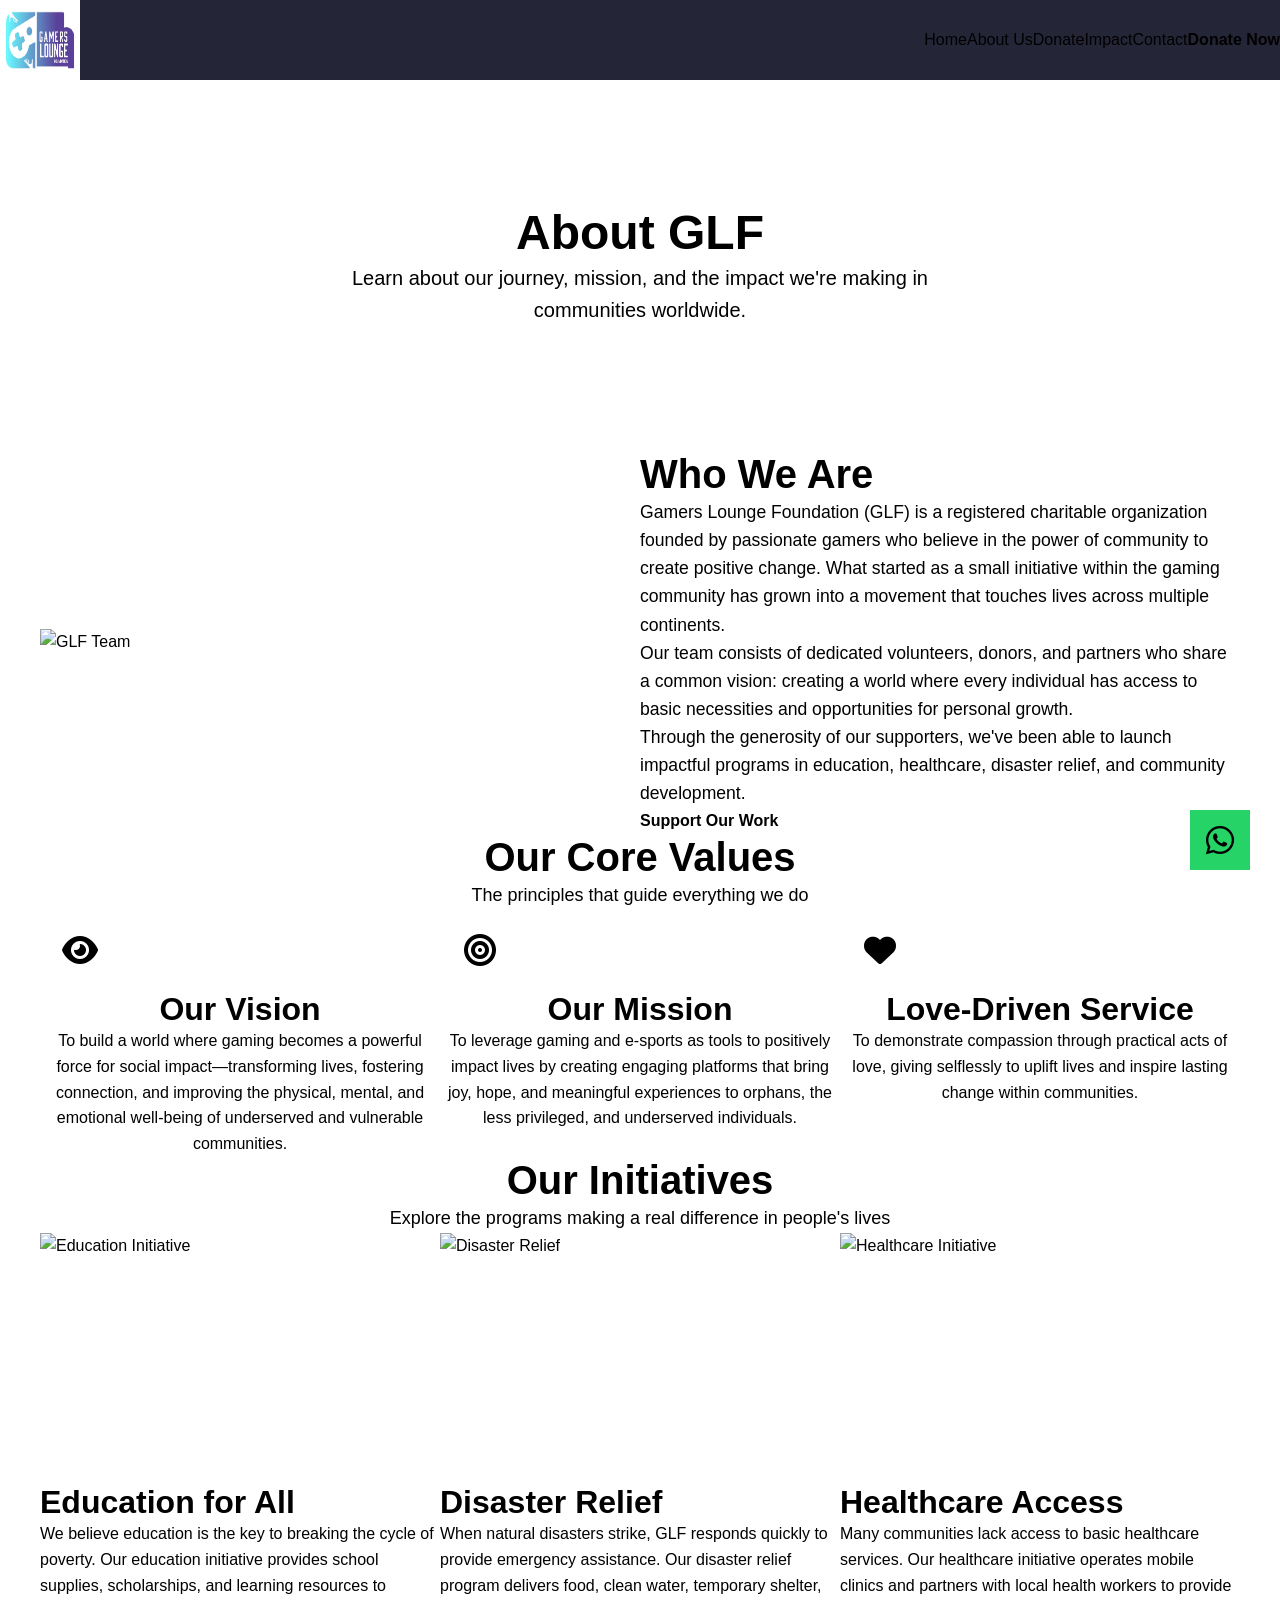
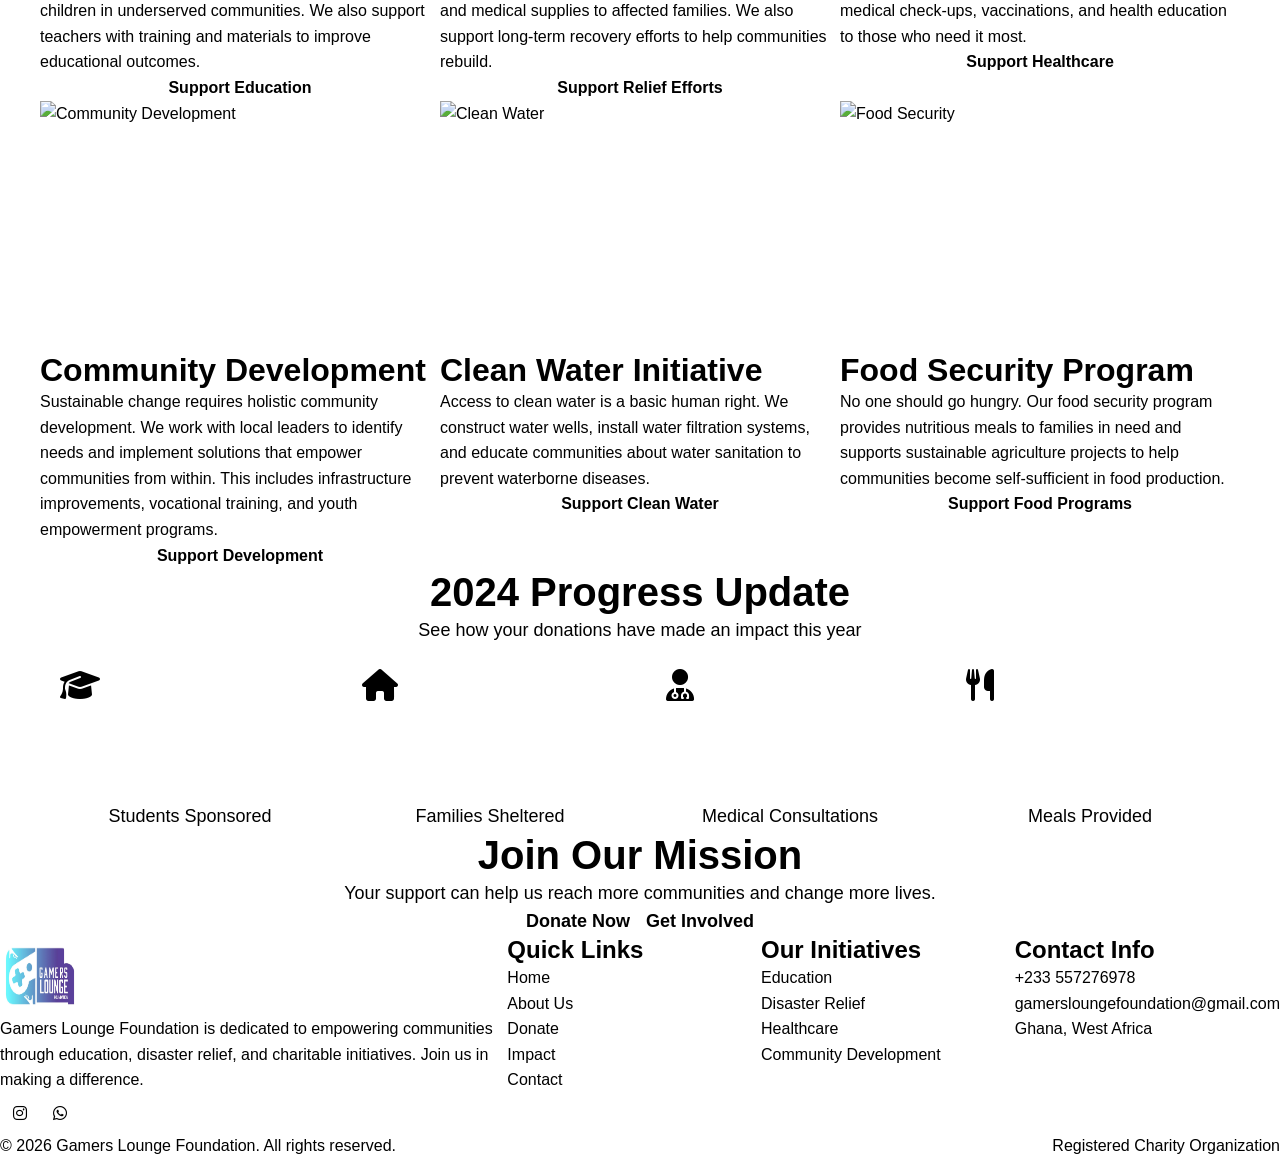
==== about.html @ 83e9a0c3 "2" ====
<!DOCTYPE html>
<html lang="en">
<head>
    <meta charset="UTF-8">
    <meta name="viewport" content="width=device-width, initial-scale=1.0">
    <meta name="description" content="Learn about Gamers Lounge Foundation's mission, vision, and values. Discover our initiatives in education, disaster relief, and community development.">
    <meta name="keywords" content="about GLF, mission, vision, values, charity foundation, education, disaster relief, Ghana, Africa">
    <meta name="robots" content="index, follow">
    <link rel="canonical" href="https://gamersloungefoundation.org/about.html">
    
    <!-- Open Graph Meta Tags -->
    <meta property="og:title" content="About Us - Gamers Lounge Foundation">
    <meta property="og:description" content="Learn about GLF's mission to empower communities through education and charitable initiatives.">
    <meta property="og:type" content="website">
    <meta property="og:url" content="https://gamersloungefoundation.org/about.html">
    
    <!-- Twitter Card -->
    <meta name="twitter:card" content="summary_large_image">
    <meta name="twitter:title" content="About Us - Gamers Lounge Foundation">
    <meta name="twitter:description" content="Learn about GLF's mission to empower communities.">
    
    <title>About Us | Gamers Lounge Foundation</title>
    
    <!-- Favicon -->
    <link rel="icon" type="image/jpeg" href="logo/GL Logo.jpg">
    
    <!-- Font Awesome for Icons -->
    <link rel="stylesheet" href="https://cdnjs.cloudflare.com/ajax/libs/font-awesome/6.4.0/css/all.min.css">
    
    <!-- Custom Styles -->
    <link rel="stylesheet" href="css/styles.css">
</head>
<body>
    <!-- Navigation -->
    <nav class="navbar" id="navbar">
        <div class="navbar-container">
            <a href="index.html" class="navbar-logo">
                <img src="logo/GL Logo.jpg" alt="Gamers Lounge Foundation Logo">
                <span>Gamers Lounge Foundation</span>
            </a>
            
            <div class="navbar-menu" id="navbarMenu">
                <a href="index.html">Home</a>
                <a href="about.html" class="active">About Us</a>
                <a href="donate.html">Donate</a>
                <a href="impact.html">Impact</a>
                <a href="contact.html">Contact</a>
                <a href="donate.html" class="navbar-cta">Donate Now</a>
            </div>
            
            <div class="navbar-toggle" id="navbarToggle">
                <span></span>
                <span></span>
                <span></span>
            </div>
        </div>
    </nav>

    <!-- Page Hero -->
    <section class="page-hero">
        <div class="page-hero-content">
            <h1>About GLF</h1>
            <p>Learn about our journey, mission, and the impact we're making in communities worldwide.</p>
        </div>
    </section>

    <!-- About Section -->
    <section class="about-section">
        <div class="about-container">
            <div class="about-grid">
                <div class="about-image">
                    <img src="Asset/IMG_7150.jpg" alt="GLF Team">
                </div>
                <div class="about-content">
                    <h2>Who We Are</h2>
                    <p>Gamers Lounge Foundation (GLF) is a registered charitable organization founded by passionate gamers who believe in the power of community to create positive change. What started as a small initiative within the gaming community has grown into a movement that touches lives across multiple continents.</p>
                    <p>Our team consists of dedicated volunteers, donors, and partners who share a common vision: creating a world where every individual has access to basic necessities and opportunities for personal growth.</p>
                    <p>Through the generosity of our supporters, we've been able to launch impactful programs in education, healthcare, disaster relief, and community development.</p>
                    <a href="donate.html" class="btn btn-primary">Support Our Work</a>
                </div>
            </div>
        </div>
    </section>

    <!-- Mission, Vision, Values Section -->
    <section class="mvv-section">
        <div class="section-header">
            <h2>Our Core Values</h2>
            <p>The principles that guide everything we do</p>
        </div>
        
        <div class="mvv-grid">
            <div class="mvv-card">
                <div class="mvv-icon">
                    <i class="fas fa-eye"></i>
                </div>
                <h3>Our Vision</h3>
                <p>To build a world where gaming becomes a powerful force for social impact—transforming lives, fostering connection, and improving the physical, mental, and emotional well-being of underserved and vulnerable communities.</p>
            </div>
            
            <div class="mvv-card">
                <div class="mvv-icon">
                    <i class="fas fa-bullseye"></i>
                </div>
                <h3>Our Mission</h3>
                <p>To leverage gaming and e-sports as tools to positively impact lives by creating engaging platforms that bring joy, hope, and meaningful experiences to orphans, the less privileged, and underserved individuals.</p>
            </div>
            
            <div class="mvv-card">
                <div class="mvv-icon">
                    <i class="fas fa-heart"></i>
                </div>
                <h3>Love-Driven Service</h3>
                <p>To demonstrate compassion through practical acts of love, giving selflessly to uplift lives and inspire lasting change within communities.</p>
            </div>
        </div>
    </section>

    <!-- Initiatives Section -->
    <section class="initiatives-section">
        <div class="section-header">
            <h2>Our Initiatives</h2>
            <p>Explore the programs making a real difference in people's lives</p>
        </div>
        
        <div class="initiatives-grid">
            <!-- Initiative 1: Education -->
            <div class="initiative-card">
                <div class="initiative-image">
                    <img src="Asset/IMG_7260.jpg" alt="Education Initiative">
                </div>
                <div class="initiative-content">
                    <h3>Education for All</h3>
                    <p>We believe education is the key to breaking the cycle of poverty. Our education initiative provides school supplies, scholarships, and learning resources to children in underserved communities. We also support teachers with training and materials to improve educational outcomes.</p>
                    <a href="donate.html" class="btn btn-primary">Support Education</a>
                </div>
            </div>
            
            <!-- Initiative 2: Disaster Relief -->
            <div class="initiative-card">
                <div class="initiative-image">
                    <img src="Asset/IMG_7270.jpg" alt="Disaster Relief">
                </div>
                <div class="initiative-content">
                    <h3>Disaster Relief</h3>
                    <p>When natural disasters strike, GLF responds quickly to provide emergency assistance. Our disaster relief program delivers food, clean water, temporary shelter, and medical supplies to affected families. We also support long-term recovery efforts to help communities rebuild.</p>
                    <a href="donate.html" class="btn btn-primary">Support Relief Efforts</a>
                </div>
            </div>
            
            <!-- Initiative 3: Healthcare -->
            <div class="initiative-card">
                <div class="initiative-image">
                    <img src="Asset/IMG_7280.jpg" alt="Healthcare Initiative">
                </div>
                <div class="initiative-content">
                    <h3>Healthcare Access</h3>
                    <p>Many communities lack access to basic healthcare services. Our healthcare initiative operates mobile clinics and partners with local health workers to provide medical check-ups, vaccinations, and health education to those who need it most.</p>
                    <a href="donate.html" class="btn btn-primary">Support Healthcare</a>
                </div>
            </div>
            
            <!-- Initiative 4: Community Development -->
            <div class="initiative-card">
                <div class="initiative-image">
                    <img src="Asset/IMG_7290.jpg" alt="Community Development">
                </div>
                <div class="initiative-content">
                    <h3>Community Development</h3>
                    <p>Sustainable change requires holistic community development. We work with local leaders to identify needs and implement solutions that empower communities from within. This includes infrastructure improvements, vocational training, and youth empowerment programs.</p>
                    <a href="donate.html" class="btn btn-primary">Support Development</a>
                </div>
            </div>
            
            <!-- Initiative 5: Clean Water -->
            <div class="initiative-card">
                <div class="initiative-image">
                    <img src="Asset/IMG_7136.jpg" alt="Clean Water">
                </div>
                <div class="initiative-content">
                    <h3>Clean Water Initiative</h3>
                    <p>Access to clean water is a basic human right. We construct water wells, install water filtration systems, and educate communities about water sanitation to prevent waterborne diseases.</p>
                    <a href="donate.html" class="btn btn-primary">Support Clean Water</a>
                </div>
            </div>
            
            <!-- Initiative 6: Food Security -->
            <div class="initiative-card">
                <div class="initiative-image">
                    <img src="Asset/IMG_7145.jpg" alt="Food Security">
                </div>
                <div class="initiative-content">
                    <h3>Food Security Program</h3>
                    <p>No one should go hungry. Our food security program provides nutritious meals to families in need and supports sustainable agriculture projects to help communities become self-sufficient in food production.</p>
                    <a href="donate.html" class="btn btn-primary">Support Food Programs</a>
                </div>
            </div>
        </div>
    </section>

    <!-- Progress Update Section -->
    <section class="stats-section">
        <div class="section-header">
            <h2 style="color: var(--white);">2024 Progress Update</h2>
            <p style="color: var(--light-gray);">See how your donations have made an impact this year</p>
        </div>
        
        <div class="stats-grid">
            <div class="stat-item">
                <div class="stat-icon">
                    <i class="fas fa-graduation-cap"></i>
                </div>
                <div class="stat-number" data-count="2500">0</div>
                <div class="stat-label">Students Sponsored</div>
            </div>
            
            <div class="stat-item">
                <div class="stat-icon">
                    <i class="fas fa-home"></i>
                </div>
                <div class="stat-number" data-count="150">0</div>
                <div class="stat-label">Families Sheltered</div>
            </div>
            
            <div class="stat-item">
                <div class="stat-icon">
                    <i class="fas fa-user-md"></i>
                </div>
                <div class="stat-number" data-count="5000">0</div>
                <div class="stat-label">Medical Consultations</div>
            </div>
            
            <div class="stat-item">
                <div class="stat-icon">
                    <i class="fas fa-utensils"></i>
                </div>
                <div class="stat-number" data-count="10000">0</div>
                <div class="stat-label">Meals Provided</div>
            </div>
        </div>
    </section>

    <!-- CTA Section -->
    <section class="campaigns-section">
        <div class="section-header">
            <h2>Join Our Mission</h2>
            <p>Your support can help us reach more communities and change more lives.</p>
        </div>
        <div style="text-align: center; display: flex; gap: 1rem; justify-content: center; flex-wrap: wrap;">
            <a href="donate.html" class="btn btn-primary btn-lg">Donate Now</a>
            <a href="contact.html" class="btn btn-outline btn-lg">Get Involved</a>
        </div>
    </section>

    <!-- Footer -->
    <footer class="footer">
        <div class="footer-container">
            <div class="footer-grid">
                <div class="footer-about">
                    <div class="navbar-logo">
                        <img src="logo/GL Logo.jpg" alt="Gamers Lounge Foundation Logo">
                        <span>Gamers Lounge Foundation</span>
                    </div>
                    <p>Gamers Lounge Foundation is dedicated to empowering communities through education, disaster relief, and charitable initiatives. Join us in making a difference.</p>
                    <div class="footer-social">
                        <a href="https://www.instagram.com/gamersloungefoundation/" target="_blank" rel="noopener noreferrer" aria-label="Instagram"><i class="fab fa-instagram"></i></a>
                        <a href="https://wa.me/447868157126" target="_blank" rel="noopener noreferrer" aria-label="WhatsApp"><i class="fab fa-whatsapp"></i></a>
                    </div>
                </div>
                
                <div class="footer-links">
                    <h4>Quick Links</h4>
                    <ul>
                        <li><a href="index.html">Home</a></li>
                        <li><a href="about.html">About Us</a></li>
                        <li><a href="donate.html">Donate</a></li>
                        <li><a href="impact.html">Impact</a></li>
                        <li><a href="contact.html">Contact</a></li>
                    </ul>
                </div>
                
                <div class="footer-links">
                    <h4>Our Initiatives</h4>
                    <ul>
                        <li><a href="about.html">Education</a></li>
                        <li><a href="about.html">Disaster Relief</a></li>
                        <li><a href="about.html">Healthcare</a></li>
                        <li><a href="about.html">Community Development</a></li>
                    </ul>
                </div>
                
                <div class="footer-links">
                    <h4>Contact Info</h4>
                    <ul>
                        <li><a href="tel:+233557276978">+233 557276978</a></li>
                        <li><a href="mailto:gamersloungefoundation@gmail.com">gamersloungefoundation@gmail.com</a></li>
                        <li>Ghana, West Africa</li>
                    </ul>
                </div>
            </div>
            
            <div class="footer-bottom">
                <p>&copy; 2026 Gamers Lounge Foundation. All rights reserved.</p>
                <p>Registered Charity Organization</p>
            </div>
        </div>
    </footer>

    <!-- WhatsApp Floating Button -->
    <a href="https://wa.me/447868157126?text=Hello%20GLF%2C%20I%27m%20interested%20in%20learning%20more%20about%20your%20work." 
       class="whatsapp-float" 
       target="_blank" 
       aria-label="Chat on WhatsApp">
        <i class="fab fa-whatsapp"></i>
    </a>

    <!-- JavaScript -->
    <script src="js/script.js"></script>
</body>
</html>
---- css/styles.css ----
i/* =============================================
   GAMERS LOUNGE FOUNDATION (GLF) - Global Styles
   Vibrant, Colourful & Lively Theme
   ============================================= */

/* CSS Variables - GLF Color Palette */
:root {
    /* Primary Colors - Vibrant & Energetic */
    --primary-green: #00C853;
    --primary-purple: #7C4DFF;
    --primary-orange: #FF6D00;
    --primary-blue: #00BCD4;
    --primary-pink: #FF4081;
    
    /* Secondary Colors */
    --secondary-dark: #1A1A2E;
    --secondary-light: #16213E;
    --secondary-gray: #2D2D44;
    
    /* Accent Colors */
    --accent-yellow: #FFD600;
    --accent-red: #FF1744;
    --accent-cyan: #00E5FF;
    
    /* Neutral Colors */
    --white: #FFFFFF;
    --off-white: #F5F5F5;
    --light-gray: #E0E0E0;
    --dark-gray: #424242;
    --black: #000000;
    
    /* Text Colors */
    --text-primary: #1A1A2E;
    --text-secondary: #5C5C7A;
    --text-light: #FFFFFF;
    
    /* Gradient Colors */
    --gradient-primary: linear-gradient(135deg, #00C853 0%, #00BCD4 50%, #7C4DFF 100%);
    --gradient-hero: linear-gradient(135deg, #1A1A2E 0%, #16213E 50%, #0F3460 100%);
    --gradient-warm: linear-gradient(135deg, #FF6D00 0%, #FF4081 50%, #7C4DFF 100%);
    --gradient-cta: linear-gradient(135deg, #00C853 0%, #00E5FF 100%);
    
    /* Shadows */
    --shadow-sm: 0 2px 8px rgba(0, 0, 0, 0.1);
    --shadow-md: 0 4px 16px rgba(0, 0, 0, 0.15);
    --shadow-lg: 0 8px 32px rgba(0, 0, 0, 0.2);
    --shadow-glow: 0 0 30px rgba(0, 200, 83, 0.3);
    
    /* Spacing */
    --spacing-xs: 0.5rem;
    --spacing-sm: 1rem;
    --spacing-md: 1.5rem;
    --spacing-lg: 2rem;
    --spacing-xl: 3rem;
    --spacing-xxl: 5rem;
    
    /* Border Radius */
    --radius-sm: 8px;
    --radius-md: 12px;
    --radius-lg: 20px;
    --radius-xl: 30px;
    --radius-full: 50%;
    
    /* Transitions */
    --transition-fast: 0.2s ease;
    --transition-normal: 0.3s ease;
    --transition-slow: 0.5s ease;
    
    /* Z-index layers */
    --z-dropdown: 100;
    --z-sticky: 200;
    --z-modal: 300;
    --z-tooltip: 400;
}

/* =============================================
   GLOBAL RESET & BASE STYLES
   ============================================= */
*, *::before, *::after {
    margin: 0;
    padding: 0;
    box-sizing: border-box;
}

html {
    scroll-behavior: smooth;
    font-size: 16px;
}

body {
    font-family: 'Segoe UI', Tahoma, Geneva, Verdana, sans-serif;
    line-height: 1.6;
    color: var(--text-primary);
    background-color: var(--white);
    overflow-x: hidden;
}

/* Typography */
h1, h2, h3, h4, h5, h6 {
    font-weight: 700;
    line-height: 1.2;
    margin-bottom: var(--spacing-sm);
}

h1 { font-size: 3.5rem; }
h2 { font-size: 2.5rem; }
h3 { font-size: 2rem; }
h4 { font-size: 1.5rem; }
h5 { font-size: 1.25rem; }
h6 { font-size: 1rem; }

p {
    margin-bottom: var(--spacing-sm);
    color: var(--text-secondary);
}

a {
    text-decoration: none;
    color: inherit;
    transition: var(--transition-normal);
}

a:hover {
    color: var(--primary-green);
}

img {
    max-width: 100%;
    height: auto;
    display: block;
}

ul {
    list-style: none;
}

/* =============================================
   NAVIGATION STYLES
   ============================================= */
.navbar {
    position: fixed;
    top: 0;
    left: 0;
    right: 0;
    z-index: var(--z-sticky);
    background: rgba(26, 26, 46, 0.95);
    backdrop-filter: blur(10px);
    padding: var(--spacing-sm) 0;
    transition: var(--transition-normal);
}

.navbar.scrolled {
    background: rgba(26, 26, 46, 0.98);
    box-shadow: var(--shadow-md);
    padding: var(--spacing-xs) 0;
}

.navbar-container {
    max-width: 1400px;
    margin: 0 auto;
    padding: 0 var(--spacing-lg);
    display: flex;
    justify-content: space-between;
    align-items: center;
}

.navbar-logo {
    display: flex;
    align-items: center;
    gap: var(--spacing-sm);
}

.navbar-logo img {
    width: 80px;
    height: 80px;
    border-radius: var(--radius-full);
}

.navbar-logo span {
    font-size: 1.8rem;
    font-weight: 700;
    color: var(--white);
    background: var(--gradient-primary);
    -webkit-background-clip: text;
    -webkit-text-fill-color: transparent;
    background-clip: text;
}

.navbar-menu {
    display: flex;
    align-items: center;
    gap: var(--spacing-lg);
}

.navbar-menu a {
    color: var(--text-light);
    font-weight: 500;
    position: relative;
    padding: var(--spacing-xs) 0;
}

.navbar-menu a::after {
    content: '';
    position: absolute;
    bottom: 0;
    left: 0;
    width: 0;
    height: 2px;
    background: var(--gradient-primary);
    transition: var(--transition-normal);
}

.navbar-menu a:hover::after,
.navbar-menu a.active::after {
    width: 100%;
}

.navbar-menu a:hover {
    color: var(--primary-green);
}

.navbar-cta {
    background: var(--gradient-cta);
    color: var(--white) !important;
    padding: var(--spacing-xs) var(--spacing-md) !important;
    border-radius: var(--radius-xl);
    font-weight: 600 !important;
}

.navbar-cta::after {
    display: none !important;
}

.navbar-cta:hover {
    transform: translateY(-2px);
    box-shadow: var(--shadow-glow);
}

.navbar-toggle {
    display: none;
    flex-direction: column;
    gap: 5px;
    cursor: pointer;
    padding: 5px;
}

.navbar-toggle span {
    width: 25px;
    height: 3px;
    background: var(--white);
    border-radius: 3px;
    transition: var(--transition-normal);
}

/* =============================================
   BUTTON STYLES
   ============================================= */
.btn {
    display: inline-flex;
    align-items: center;
    justify-content: center;
    gap: var(--spacing-xs);
    padding: var(--spacing-sm) var(--spacing-lg);
    font-size: 1rem;
    font-weight: 600;
    border: none;
    border-radius: var(--radius-xl);
    cursor: pointer;
    transition: var(--transition-normal);
    text-align: center;
}

.btn-primary {
    background: var(--gradient-cta);
    color: var(--white);
}

.btn-primary:hover {
    transform: translateY(-3px);
    box-shadow: var(--shadow-glow);
    color: var(--white);
}

.btn-secondary {
    background: transparent;
    color: var(--white);
    border: 2px solid var(--white);
}

.btn-secondary:hover {
    background: var(--white);
    color: var(--secondary-dark);
}

.btn-outline {
    background: transparent;
    color: var(--primary-green);
    border: 2px solid var(--primary-green);
}

.btn-outline:hover {
    background: var(--primary-green);
    color: var(--white);
}

.btn-lg {
    padding: var(--spacing-md) var(--spacing-xl);
    font-size: 1.125rem;
}

.btn-sm {
    padding: var(--spacing-xs) var(--spacing-md);
    font-size: 0.875rem;
}

/* =============================================
   HERO SECTION STYLES
   ============================================= */
.hero {
    min-height: 100vh;
    display: flex;
    align-items: center;
    background: var(--gradient-hero);
    position: relative;
    overflow: hidden;
    padding-top: 80px;
}

.hero::before {
    content: '';
    position: absolute;
    top: 0;
    left: 0;
    right: 0;
    bottom: 0;
    background: url('data:image/svg+xml,<svg xmlns="http://www.w3.org/2000/svg" viewBox="0 0 100 100"><circle cx="50" cy="50" r="1" fill="rgba(255,255,255,0.1)"/></svg>');
    background-size: 50px 50px;
    opacity: 0.5;
}

.hero-content {
    max-width: 1400px;
    margin: 0 auto;
    padding: var(--spacing-xl);
    display: grid;
    grid-template-columns: 1fr 1fr;
    gap: var(--spacing-xxl);
    align-items: center;
    position: relative;
    z-index: 1;
}

.hero-text h1 {
    color: var(--white);
    font-size: 4rem;
    margin-bottom: var(--spacing-md);
    animation: fadeInUp 1s ease forwards;
}

.hero-text h1 span {
    background: var(--gradient-primary);
    -webkit-background-clip: text;
    -webkit-text-fill-color: transparent;
    background-clip: text;
}

.hero-text p {
    color: var(--light-gray);
    font-size: 1.25rem;
    margin-bottom: var(--spacing-lg);
    animation: fadeInUp 1s ease 0.2s forwards;
    opacity: 0;
}

.hero-buttons {
    display: flex;
    gap: var(--spacing-md);
    animation: fadeInUp 1s ease 0.4s forwards;
    opacity: 0;
}

.hero-image {
    position: relative;
    animation: fadeInRight 1s ease 0.6s forwards;
    opacity: 0;
}

.hero-image img {
    border-radius: var(--radius-lg);
    box-shadow: var(--shadow-lg);
    border: 3px solid rgba(255, 255, 255, 0.1);
    transition: transform 0.3s ease, box-shadow 0.3s ease, filter 0.3s ease;
}

.hero-image img:hover {
    transform: scale(1.05);
    box-shadow: 0 20px 40px rgba(0, 0, 0, 0.3);
    filter: brightness(1.1);
}

/* Floating colorful bubbles */
.hero-shapes {
    position: absolute;
    top: 0;
    left: 0;
    right: 0;
    bottom: 0;
    pointer-events: none;
    overflow: hidden;
}

.shape {
    position: absolute;
    border-radius: var(--radius-full);
    animation: float 6s ease-in-out infinite;
}

/* Bubble 1 - Green */
.shape-1 {
    width: 100px;
    height: 100px;
    background: var(--primary-green);
    top: 20%;
    left: 10%;
    opacity: 0.4;
    animation-delay: 0s;
    animation-duration: 8s;
}

/* Bubble 2 - Purple */
.shape-2 {
    width: 150px;
    height: 150px;
    background: var(--primary-purple);
    top: 60%;
    right: 10%;
    opacity: 0.4;
    animation-delay: 1s;
    animation-duration: 10s;
}

/* Bubble 3 - Orange */
.shape-3 {
    width: 80px;
    height: 80px;
    background: var(--primary-orange);
    bottom: 20%;
    left: 20%;
    opacity: 0.5;
    animation-delay: 2s;
    animation-duration: 7s;
}

/* Bubble 4 - Pink */
.shape-4 {
    width: 60px;
    height: 60px;
    background: var(--primary-pink);
    top: 15%;
    right: 25%;
    opacity: 0.35;
    animation-delay: 0.5s;
    animation-duration: 9s;
}

/* Bubble 5 - Blue */
.shape-5 {
    width: 120px;
    height: 120px;
    background: var(--primary-blue);
    bottom: 30%;
    right: 30%;
    opacity: 0.3;
    animation-delay: 1.5s;
    animation-duration: 11s;
}

/* Bubble 6 - Yellow */
.shape-6 {
    width: 70px;
    height: 70px;
    background: var(--accent-yellow);
    top: 40%;
    left: 5%;
    opacity: 0.45;
    animation-delay: 3s;
    animation-duration: 8s;
}

/* Bubble 7 - Cyan */
.shape-7 {
    width: 90px;
    height: 90px;
    background: var(--accent-cyan);
    top: 70%;
    left: 35%;
    opacity: 0.35;
    animation-delay: 2.5s;
    animation-duration: 12s;
}

/* Bubble 8 - Red */
.shape-8 {
    width: 55px;
    height: 55px;
    background: var(--accent-red);
    top: 25%;
    left: 40%;
    opacity: 0.4;
    animation-delay: 4s;
    animation-duration: 9s;
}

/* Bubble 9 - Gradient mix */
.shape-9 {
    width: 110px;
    height: 110px;
    background: var(--gradient-primary);
    bottom: 15%;
    right: 5%;
    opacity: 0.35;
    animation-delay: 1.8s;
    animation-duration: 10s;
}

/* Bubble 10 - Purple variant */
.shape-10 {
    width: 65px;
    height: 65px;
    background: linear-gradient(135deg, #7C4DFF 0%, #FF4081 100%);
    top: 50%;
    left: 25%;
    opacity: 0.38;
    animation-delay: 2.8s;
    animation-duration: 7s;
}

/* Bubble 11 - Orange variant */
.shape-11 {
    width: 85px;
    height: 85px;
    background: linear-gradient(135deg, #FF6D00 0%, #FFD600 100%);
    bottom: 40%;
    left: 15%;
    opacity: 0.42;
    animation-delay: 3.5s;
    animation-duration: 11s;
}

/* Bubble 12 - Small accent */
.shape-12 {
    width: 40px;
    height: 40px;
    background: var(--primary-pink);
    top: 10%;
    left: 30%;
    opacity: 0.5;
    animation-delay: 0.8s;
    animation-duration: 6s;
}

/* =============================================
   SLIDESHOW SECTION
   ============================================= */
.slideshow-section {
    padding: var(--spacing-xxl) 0;
    background: var(--off-white);
    overflow: hidden;
}

.section-header {
    text-align: center;
    margin-bottom: var(--spacing-xl);
}

.section-header h2 {
    color: var(--text-primary);
    margin-bottom: var(--spacing-xs);
}

.section-header p {
    color: var(--text-secondary);
    font-size: 1.125rem;
    max-width: 600px;
    margin: 0 auto;
}

.slideshow-container {
    position: relative;
    max-width: 1200px;
    margin: 0 auto;
    overflow: hidden;
    border-radius: var(--radius-lg);
    box-shadow: var(--shadow-lg);
}

.slideshow-track {
    display: flex;
    transition: transform 0.5s ease;
}

.slide {
    min-width: 100%;
    height: 500px;
    position: relative;
}

.slide img {
    width: 100%;
    height: 100%;
    object-fit: cover;
}

.slide-overlay {
    position: absolute;
    bottom: 0;
    left: 0;
    right: 0;
    background: linear-gradient(to top, rgba(0,0,0,0.8), transparent);
    padding: var(--spacing-xl);
    color: var(--white);
}

.slide-overlay h3 {
    margin-bottom: var(--spacing-xs);
}

.slideshow-nav {
    display: flex;
    justify-content: center;
    gap: var(--spacing-sm);
    margin-top: var(--spacing-md);
}

.slide-dot {
    width: 12px;
    height: 12px;
    border-radius: var(--radius-full);
    background: var(--light-gray);
    cursor: pointer;
    transition: var(--transition-normal);
}

.slide-dot.active {
    background: var(--primary-green);
    width: 30px;
    border-radius: var(--radius-xl);
}

/* =============================================
   FEATURED CAMPAIGNS SECTION
   ============================================= */
.campaigns-section {
    padding: var(--spacing-xxl) 0;
    background: var(--white);
}

.campaigns-grid {
    display: grid;
    grid-template-columns: repeat(auto-fit, minmax(350px, 1fr));
    gap: var(--spacing-lg);
    max-width: 1200px;
    margin: 0 auto;
    padding: 0 var(--spacing-lg);
}

.campaign-card {
    background: var(--white);
    border-radius: var(--radius-lg);
    overflow: hidden;
    box-shadow: var(--shadow-md);
    transition: var(--transition-normal);
}

.campaign-card:hover {
    transform: translateY(-10px);
    box-shadow: var(--shadow-lg);
}

.campaign-image {
    height: 200px;
    overflow: hidden;
    position: relative;
}

.campaign-image img {
    width: 100%;
    height: 100%;
    object-fit: cover;
    transition: var(--transition-slow);
}

.campaign-card:hover .campaign-image img {
    transform: scale(1.1);
}

.campaign-badge {
    position: absolute;
    top: var(--spacing-sm);
    right: var(--spacing-sm);
    background: var(--accent-red);
    color: var(--white);
    padding: var(--spacing-xs) var(--spacing-sm);
    border-radius: var(--radius-sm);
    font-size: 0.75rem;
    font-weight: 600;
    text-transform: uppercase;
}

.campaign-content {
    padding: var(--spacing-md);
}

.campaign-content h3 {
    color: var(--text-primary);
    margin-bottom: var(--spacing-xs);
}

.campaign-content p {
    color: var(--text-secondary);
    font-size: 0.9rem;
    margin-bottom: var(--spacing-md);
}

.campaign-progress {
    margin-bottom: var(--spacing-md);
}

.progress-bar {
    height: 8px;
    background: var(--light-gray);
    border-radius: var(--radius-xl);
    overflow: hidden;
    margin-bottom: var(--spacing-xs);
}

.progress-fill {
    height: 100%;
    background: var(--gradient-cta);
    border-radius: var(--radius-xl);
    transition: width 1s ease;
}

.progress-text {
    display: flex;
    justify-content: space-between;
    font-size: 0.875rem;
    color: var(--text-secondary);
}

.progress-text span:first-child {
    color: var(--primary-green);
    font-weight: 600;
}

/* =============================================
   STATISTICS SECTION
   ============================================= */
.stats-section {
    padding: var(--spacing-xxl) 0;
    background: var(--gradient-hero);
    position: relative;
    overflow: hidden;
}

.stats-grid {
    display: grid;
    grid-template-columns: repeat(4, 1fr);
    gap: var(--spacing-lg);
    max-width: 1200px;
    margin: 0 auto;
    padding: 0 var(--spacing-lg);
}

.stat-item {
    text-align: center;
    color: var(--white);
    position: relative;
    z-index: 1;
}

.stat-icon {
    width: 80px;
    height: 80px;
    background: rgba(255, 255, 255, 0.1);
    border-radius: var(--radius-full);
    display: flex;
    align-items: center;
    justify-content: center;
    margin: 0 auto var(--spacing-md);
    font-size: 2rem;
}

.stat-number {
    font-size: 3rem;
    font-weight: 700;
    background: var(--gradient-primary);
    -webkit-background-clip: text;
    -webkit-text-fill-color: transparent;
    background-clip: text;
    margin-bottom: var(--spacing-xs);
}

.stat-label {
    font-size: 1.125rem;
    color: var(--light-gray);
}

/* =============================================
    RANDOM GALLERY SECTION WITH SLIDESHOW
    ============================================= */
.gallery-section {
    padding: var(--spacing-xxl) 0;
    background: var(--white);
}

.gallery-main {
    max-width: 1000px;
    margin: 0 auto;
    padding: 0 var(--spacing-lg);
    position: relative;
}

.gallery-slideshow {
    position: relative;
    width: 100%;
    aspect-ratio: 16/9;
    overflow: hidden;
    border-radius: var(--radius-lg);
    box-shadow: var(--shadow-lg);
    cursor: pointer;
}

.gallery-slideshow img {
    width: 100%;
    height: 100%;
    object-fit: cover;
    transition: opacity 0.5s ease;
}

.gallery-controls {
    display: flex;
    align-items: center;
    justify-content: center;
    gap: var(--spacing-lg);
    margin-top: var(--spacing-md);
}

.gallery-btn {
    background: var(--gradient-primary);
    color: var(--white);
    border: none;
    width: 50px;
    height: 50px;
    border-radius: var(--radius-full);
    cursor: pointer;
    font-size: 1.25rem;
    transition: var(--transition-normal);
    display: flex;
    align-items: center;
    justify-content: center;
}

.gallery-btn:hover {
    transform: scale(1.1);
    box-shadow: var(--shadow-glow);
}

.gallery-counter {
    font-size: 1.25rem;
    font-weight: 600;
    color: var(--text-primary);
}

.gallery-title {
    text-align: center;
    margin-top: var(--spacing-sm);
    font-size: 1.1rem;
    color: var(--text-secondary);
    font-weight: 500;
}

/* Thumbnail strip */
.gallery-thumbs-container {
    max-width: 1200px;
    margin: var(--spacing-lg) auto 0;
    padding: 0 var(--spacing-lg);
    overflow-x: auto;
}

.gallery-thumbs {
    display: flex;
    gap: var(--spacing-sm);
    padding-bottom: var(--spacing-sm);
}

.gallery-thumb {
    flex-shrink: 0;
    width: 120px;
    height: 80px;
    border-radius: var(--radius-md);
    overflow: hidden;
    cursor: pointer;
    opacity: 0.6;
    transition: var(--transition-normal);
    border: 3px solid transparent;
}

.gallery-thumb:hover {
    opacity: 0.9;
}

.gallery-thumb.active {
    opacity: 1;
    border-color: var(--primary-green);
}

.gallery-thumb img {
    width: 100%;
    height: 100%;
    object-fit: cover;
}

/* Lightbox */
.lightbox {
    display: none;
    position: fixed;
    z-index: 9999;
    left: 0;
    top: 0;
    width: 100%;
    height: 100%;
    background-color: rgba(0, 0, 0, 0.95);
    animation: fadeIn 0.3s ease;
}

.lightbox-content {
    margin: auto;
    display: block;
    max-width: 90%;
    max-height: 85vh;
    position: absolute;
    top: 50%;
    left: 50%;
    transform: translate(-50%, -50%);
    border-radius: var(--radius-md);
    box-shadow: 0 0 50px rgba(0, 200, 83, 0.3);
}

.lightbox-caption {
    position: absolute;
    bottom: 30px;
    left: 50%;
    transform: translateX(-50%);
    color: var(--white);
    font-size: 1.25rem;
    text-align: center;
    background: rgba(0, 0, 0, 0.7);
    padding: var(--spacing-sm) var(--spacing-lg);
    border-radius: var(--radius-xl);
}

.lightbox-close {
    position: absolute;
    top: 20px;
    right: 40px;
    color: var(--white);
    font-size: 50px;
    font-weight: bold;
    cursor: pointer;
    transition: var(--transition-normal);
    z-index: 10000;
}

.lightbox-close:hover {
    color: var(--primary-green);
    transform: scale(1.1);
}

.lightbox-prev,
.lightbox-next {
    cursor: pointer;
    position: absolute;
    top: 50%;
    width: auto;
    padding: 16px;
    margin-top: -50px;
    color: var(--white);
    font-weight: bold;
    font-size: 30px;
    transition: 0.3s;
    border-radius: 0 3px 3px 0;
    user-select: none;
    background: rgba(0, 0, 0, 0.3);
}

.lightbox-next {
    right: 0;
    border-radius: 3px 0 0 3px;
}

.lightbox-prev {
    left: 0;
    border-radius: 3px 0 0 3px;
}

.lightbox-prev:hover,
.lightbox-next:hover {
    background: var(--primary-green);
}

@keyframes fadeIn {
    from { opacity: 0; }
    to { opacity: 1; }
}

/* =============================================
    TESTIMONIALS SECTION
    ============================================= */
.testimonials-section {
    padding: var(--spacing-xxl) 0;
    background: var(--off-white);
}

.testimonials-grid {
    display: grid;
    grid-template-columns: repeat(auto-fit, minmax(300px, 1fr));
    gap: var(--spacing-lg);
    max-width: 1200px;
    margin: 0 auto;
    padding: 0 var(--spacing-lg);
}

.testimonial-card {
    background: var(--white);
    padding: var(--spacing-lg);
    border-radius: var(--radius-lg);
    box-shadow: var(--shadow-md);
    position: relative;
}

.testimonial-card::before {
    content: '"';
    position: absolute;
    top: var(--spacing-md);
    left: var(--spacing-md);
    font-size: 4rem;
    color: var(--primary-green);
    opacity: 0.3;
    font-family: Georgia, serif;
}

.testimonial-text {
    font-size: 1rem;
    color: var(--text-secondary);
    margin-bottom: var(--spacing-md);
    position: relative;
    z-index: 1;
}

.testimonial-author {
    display: flex;
    align-items: center;
    gap: var(--spacing-sm);
}

.testimonial-author img {
    width: 50px;
    height: 50px;
    border-radius: var(--radius-full);
    object-fit: cover;
}

.testimonial-author-info h4 {
    font-size: 1rem;
    color: var(--text-primary);
    margin-bottom: 0;
}

.testimonial-author-info span {
    font-size: 0.875rem;
    color: var(--text-secondary);
}

/* =============================================
   ABOUT PAGE STYLES
   ============================================= */
.page-hero {
    min-height: 50vh;
    display: flex;
    align-items: center;
    background: var(--gradient-hero);
    position: relative;
    padding-top: 80px;
}

.page-hero-content {
    max-width: 1400px;
    margin: 0 auto;
    padding: var(--spacing-xl);
    text-align: center;
    color: var(--white);
}

.page-hero h1 {
    font-size: 3rem;
    margin-bottom: var(--spacing-md);
}

.page-hero p {
    font-size: 1.25rem;
    color: var(--light-gray);
    max-width: 600px;
    margin: 0 auto;
}

.about-section {
    padding: var(--spacing-xxl) 0;
}

.about-container {
    max-width: 1200px;
    margin: 0 auto;
    padding: 0 var(--spacing-lg);
}

.about-grid {
    display: grid;
    grid-template-columns: 1fr 1fr;
    gap: var(--spacing-xxl);
    align-items: center;
}

.about-image img {
    border-radius: var(--radius-lg);
    box-shadow: var(--shadow-lg);
}

.about-content h2 {
    color: var(--text-primary);
    margin-bottom: var(--spacing-md);
}

.about-content p {
    font-size: 1.1rem;
    margin-bottom: var(--spacing-md);
}

/* Mission, Vision, Values Cards */
.mvv-section {
    padding: var(--spacing-xxl) 0;
    background: var(--off-white);
}

.mvv-grid {
    display: grid;
    grid-template-columns: repeat(3, 1fr);
    gap: var(--spacing-lg);
    max-width: 1200px;
    margin: 0 auto;
    padding: 0 var(--spacing-lg);
}

.mvv-card {
    background: var(--white);
    padding: var(--spacing-xl);
    border-radius: var(--radius-lg);
    text-align: center;
    box-shadow: var(--shadow-md);
    transition: var(--transition-normal);
}

.mvv-card:hover {
    transform: translateY(-10px);
    box-shadow: var(--shadow-lg);
}

.mvv-icon {
    width: 80px;
    height: 80px;
    background: var(--gradient-primary);
    border-radius: var(--radius-full);
    display: flex;
    align-items: center;
    justify-content: center;
    margin: 0 auto var(--spacing-md);
    font-size: 2rem;
    color: var(--white);
}

.mvv-card h3 {
    color: var(--text-primary);
    margin-bottom: var(--spacing-sm);
}

.mvv-card p {
    color: var(--text-secondary);
}

/* Initiatives Section */
.initiatives-section {
    padding: var(--spacing-xxl) 0;
}

.initiatives-grid {
    display: grid;
    grid-template-columns: repeat(auto-fit, minmax(350px, 1fr));
    gap: var(--spacing-lg);
    max-width: 1200px;
    margin: 0 auto;
    padding: 0 var(--spacing-lg);
}

.initiative-card {
    background: var(--white);
    border-radius: var(--radius-lg);
    overflow: hidden;
    box-shadow: var(--shadow-md);
    transition: var(--transition-normal);
}

.initiative-card:hover {
    transform: translateY(-10px);
    box-shadow: var(--shadow-lg);
}

.initiative-image {
    height: 250px;
    overflow: hidden;
}

.initiative-image img {
    width: 100%;
    height: 100%;
    object-fit: cover;
    transition: var(--transition-slow);
}

.initiative-card:hover .initiative-image img {
    transform: scale(1.1);
}

.initiative-content {
    padding: var(--spacing-md);
}

.initiative-content h3 {
    color: var(--text-primary);
    margin-bottom: var(--spacing-xs);
}

.initiative-content p {
    color: var(--text-secondary);
    margin-bottom: var(--spacing-md);
}

.initiative-content .btn {
    width: 100%;
}

/* =============================================
   DONATE PAGE STYLES
   ============================================= */
.donate-hero {
    background: var(--gradient-warm);
    min-height: 40vh;
}

.donate-section {
    padding: var(--spacing-xxl) 0;
}

.donate-container {
    max-width: 1000px;
    margin: 0 auto;
    padding: 0 var(--spacing-lg);
}

.donate-options {
    display: grid;
    grid-template-columns: 1fr 1fr;
    gap: var(--spacing-lg);
    margin-bottom: var(--spacing-xl);
}

.donate-type-card {
    background: var(--white);
    padding: var(--spacing-xl);
    border-radius: var(--radius-lg);
    text-align: center;
    box-shadow: var(--shadow-md);
    cursor: pointer;
    transition: var(--transition-normal);
    border: 3px solid transparent;
}

.donate-type-card:hover,
.donate-type-card.active {
    border-color: var(--primary-green);
    transform: translateY(-5px);
}

.donate-type-card h3 {
    color: var(--text-primary);
    margin-bottom: var(--spacing-xs);
}

.donate-type-card p {
    color: var(--text-secondary);
    margin-bottom: 0;
}

.donate-amounts {
    display: grid;
    grid-template-columns: repeat(4, 1fr);
    gap: var(--spacing-sm);
    margin-bottom: var(--spacing-lg);
}

.amount-btn {
    padding: var(--spacing-md);
    background: var(--white);
    border: 2px solid var(--light-gray);
    border-radius: var(--radius-md);
    font-size: 1.25rem;
    font-weight: 600;
    color: var(--text-primary);
    cursor: pointer;
    transition: var(--transition-normal);
}

.amount-btn:hover,
.amount-btn.active {
    border-color: var(--primary-green);
    background: var(--primary-green);
    color: var(--white);
}

.custom-amount {
    grid-column: span 4;
    display: flex;
    gap: var(--spacing-sm);
    align-items: center;
}

.custom-amount input {
    flex: 1;
    padding: var(--spacing-md);
    border: 2px solid var(--light-gray);
    border-radius: var(--radius-md);
    font-size: 1rem;
}

.custom-amount input:focus {
    outline: none;
    border-color: var(--primary-green);
}

.donation-form {
    background: var(--white);
    padding: var(--spacing-xl);
    border-radius: var(--radius-lg);
    box-shadow: var(--shadow-md);
}

.form-group {
    margin-bottom: var(--spacing-md);
}

.form-group label {
    display: block;
    font-weight: 600;
    color: var(--text-primary);
    margin-bottom: var(--spacing-xs);
}

.form-group input,
.form-group select,
.form-group textarea {
    width: 100%;
    padding: var(--spacing-sm);
    border: 2px solid var(--light-gray);
    border-radius: var(--radius-md);
    font-size: 1rem;
    transition: var(--transition-normal);
}

.form-group input:focus,
.form-group select:focus,
.form-group textarea:focus {
    outline: none;
    border-color: var(--primary-green);
}

.form-row {
    display: grid;
    grid-template-columns: 1fr 1fr;
    gap: var(--spacing-md);
}

.security-badges {
    display: flex;
    justify-content: center;
    gap: var(--spacing-lg);
    margin-top: var(--spacing-lg);
    padding-top: var(--spacing-lg);
    border-top: 1px solid var(--light-gray);
}

.security-badge {
    display: flex;
    align-items: center;
    gap: var(--spacing-xs);
    color: var(--text-secondary);
    font-size: 0.875rem;
}

.security-badge span {
    color: var(--primary-green);
}

/* =============================================
   IMPACT PAGE STYLES
   ============================================= */
.impact-hero {
    background: var(--gradient-primary);
}

.impact-grid {
    display: grid;
    grid-template-columns: repeat(3, 1fr);
    gap: var(--spacing-lg);
    margin-bottom: var(--spacing-xl);
}

.impact-card {
    background: var(--white);
    padding: var(--spacing-xl);
    border-radius: var(--radius-lg);
    text-align: center;
    box-shadow: var(--shadow-md);
}

.impact-icon {
    width: 100px;
    height: 100px;
    background: var(--gradient-cta);
    border-radius: var(--radius-full);
    display: flex;
    align-items: center;
    justify-content: center;
    margin: 0 auto var(--spacing-md);
    font-size: 2.5rem;
    color: var(--white);
}

.impact-card h3 {
    color: var(--text-primary);
    margin-bottom: var(--spacing-xs);
}

.impact-card p {
    color: var(--text-secondary);
    margin-bottom: 0;
}

/* Reports Section */
.reports-section {
    padding: var(--spacing-xxl) 0;
    background: var(--off-white);
}

.reports-grid {
    display: grid;
    grid-template-columns: repeat(auto-fit, minmax(350px, 1fr));
    gap: var(--spacing-lg);
}

.report-card {
    background: var(--white);
    border-radius: var(--radius-lg);
    overflow: hidden;
    box-shadow: var(--shadow-md);
    transition: var(--transition-normal);
}

.report-card:hover {
    transform: translateY(-5px);
    box-shadow: var(--shadow-lg);
}

.report-image {
    height: 200px;
    overflow: hidden;
}

.report-image img {
    width: 100%;
    height: 100%;
    object-fit: cover;
}

.report-content {
    padding: var(--spacing-md);
}

.report-content h3 {
    color: var(--text-primary);
    margin-bottom: var(--spacing-xs);
}

.report-content p {
    color: var(--text-secondary);
    margin-bottom: var(--spacing-sm);
}

.report-link {
    color: var(--primary-green);
    font-weight: 600;
    display: inline-flex;
    align-items: center;
    gap: var(--spacing-xs);
}

/* =============================================
   CONTACT PAGE STYLES
   ============================================= */
.contact-hero {
    background: var(--gradient-hero);
}

.contact-section {
    padding: var(--spacing-xxl) 0;
}

.contact-container {
    max-width: 1200px;
    margin: 0 auto;
    padding: 0 var(--spacing-lg);
}

.contact-grid {
    display: grid;
    grid-template-columns: 1fr 2fr;
    gap: var(--spacing-xxl);
}

.contact-info {
    background: var(--white);
    padding: var(--spacing-xl);
    border-radius: var(--radius-lg);
    box-shadow: var(--shadow-md);
}

.contact-info h3 {
    color: var(--text-primary);
    margin-bottom: var(--spacing-lg);
}

.contact-item {
    display: flex;
    align-items: flex-start;
    gap: var(--spacing-md);
    margin-bottom: var(--spacing-lg);
}

.contact-item:last-child {
    margin-bottom: 0;
}

.contact-icon {
    width: 50px;
    height: 50px;
    background: var(--gradient-primary);
    border-radius: var(--radius-full);
    display: flex;
    align-items: center;
    justify-content: center;
    color: var(--white);
    font-size: 1.25rem;
    flex-shrink: 0;
}

.contact-details h4 {
    color: var(--text-primary);
    margin-bottom: var(--spacing-xs);
}

.contact-details p {
    color: var(--text-secondary);
    margin-bottom: 0;
}

.contact-details a {
    color: var(--primary-green);
}

.social-links {
    display: flex;
    gap: var(--spacing-sm);
    margin-top: var(--spacing-lg);
    padding-top: var(--spacing-lg);
    border-top: 1px solid var(--light-gray);
}

.social-link {
    width: 50px;
    height: 50px;
    background: var(--secondary-light);
    border-radius: var(--radius-full);
    display: flex;
    align-items: center;
    justify-content: center;
    color: var(--white);
    font-size: 1.25rem;
    transition: var(--transition-normal);
}

.social-link:hover {
    background: var(--primary-green);
    transform: translateY(-5px);
}

/* Contact Form */
.contact-form-wrapper {
    background: var(--white);
    padding: var(--spacing-xl);
    border-radius: var(--radius-lg);
    box-shadow: var(--shadow-md);
}

.contact-form-wrapper h3 {
    color: var(--text-primary);
    margin-bottom: var(--spacing-lg);
}

.contact-form .form-group {
    margin-bottom: var(--spacing-md);
}

.contact-form textarea {
    min-height: 150px;
    resize: vertical;
}

/* Gaming Image Section */
.contact-gaming-image {
    position: relative;
    margin-top: 1.5rem;
    border-radius: var(--radius-md);
    overflow: hidden;
    box-shadow: var(--shadow-md);
}

.contact-gaming-image img {
    width: 100%;
    height: 250px;
    object-fit: cover;
    transition: transform 0.5s ease;
}

.contact-gaming-image:hover img {
    transform: scale(1.1);
}

.contact-gaming-overlay {
    position: absolute;
    top: 0;
    left: 0;
    right: 0;
    bottom: 0;
    background: linear-gradient(135deg, rgba(102, 126, 234, 0.85), rgba(118, 75, 162, 0.85));
    display: flex;
    align-items: center;
    justify-content: center;
}

.gaming-content {
    text-align: center;
    color: var(--white);
    padding: 1rem;
}

.gaming-content i {
    font-size: 3rem;
    margin-bottom: 1rem;
    animation: pulse 2s infinite;
}

.gaming-content h4 {
    font-size: 1.5rem;
    margin-bottom: 0.5rem;
    color: var(--white);
}

.gaming-content p {
    color: rgba(255, 255, 255, 0.9);
    margin: 0;
}

@keyframes pulse {
    0%, 100% { transform: scale(1); }
    50% { transform: scale(1.1); }
}

/* FAQ Section */
.faq-section {
    padding: var(--spacing-xxl) 0;
    background: var(--off-white);
}

.faq-container {
    max-width: 800px;
    margin: 0 auto;
    padding: 0 var(--spacing-lg);
}

.faq-item {
    background: var(--white);
    border-radius: var(--radius-md);
    margin-bottom: var(--spacing-md);
    overflow: hidden;
    box-shadow: var(--shadow-sm);
}

.faq-question {
    padding: var(--spacing-md);
    cursor: pointer;
    display: flex;
    justify-content: space-between;
    align-items: center;
    font-weight: 600;
    color: var(--text-primary);
}

.faq-question::after {
    content: '+';
    font-size: 1.5rem;
    color: var(--primary-green);
    transition: var(--transition-normal);
}

.faq-item.active .faq-question::after {
    content: '-';
}

.faq-answer {
    padding: 0 var(--spacing-md);
    max-height: 0;
    overflow: hidden;
    transition: max-height 0.3s ease;
}

.faq-item.active .faq-answer {
    padding: 0 var(--spacing-md) var(--spacing-md);
    max-height: 200px;
}

.faq-answer p {
    color: var(--text-secondary);
}

/* =============================================
   FOOTER STYLES
   ============================================= */
.footer {
    background: var(--secondary-dark);
    color: var(--white);
    padding: var(--spacing-xxl) 0 var(--spacing-lg);
}

.footer-container {
    max-width: 1400px;
    margin: 0 auto;
    padding: 0 var(--spacing-lg);
}

.footer-grid {
    display: grid;
    grid-template-columns: 2fr 1fr 1fr 1fr;
    gap: var(--spacing-xl);
    margin-bottom: var(--spacing-xl);
}

.footer-about .navbar-logo {
    margin-bottom: var(--spacing-md);
}

.footer-about p {
    color: var(--light-gray);
    margin-bottom: var(--spacing-md);
}

.footer-links h4 {
    color: var(--white);
    margin-bottom: var(--spacing-md);
}

.footer-links ul li {
    margin-bottom: var(--spacing-xs);
}

.footer-links a {
    color: var(--light-gray);
}

.footer-links a:hover {
    color: var(--primary-green);
}

.footer-bottom {
    padding-top: var(--spacing-lg);
    border-top: 1px solid var(--secondary-gray);
    display: flex;
    justify-content: space-between;
    align-items: center;
}

.footer-bottom p {
    color: var(--light-gray);
    margin-bottom: 0;
}

.footer-social {
    display: flex;
    gap: var(--spacing-sm);
}

.footer-social a {
    width: 40px;
    height: 40px;
    background: var(--secondary-gray);
    border-radius: var(--radius-full);
    display: flex;
    align-items: center;
    justify-content: center;
    color: var(--white);
    transition: var(--transition-normal);
}

.footer-social a:hover {
    background: var(--primary-green);
}

/* =============================================
   WHATSAPP FLOATING BUTTON
   ============================================= */
.whatsapp-float {
    position: fixed;
    bottom: 30px;
    right: 30px;
    width: 60px;
    height: 60px;
    background: #25D366;
    border-radius: var(--radius-full);
    display: flex;
    align-items: center;
    justify-content: center;
    color: var(--white);
    font-size: 2rem;
    box-shadow: var(--shadow-lg);
    z-index: var(--z-sticky);
    transition: var(--transition-normal);
}

.whatsapp-float:hover {
    transform: scale(1.1);
    box-shadow: 0 0 30px rgba(37, 211, 102, 0.5);
}

/* =============================================
   ANIMATIONS
   ============================================= */
@keyframes fadeInUp {
    from {
        opacity: 0;
        transform: translateY(30px);
    }
    to {
        opacity: 1;
        transform: translateY(0);
    }
}

@keyframes fadeInRight {
    from {
        opacity: 0;
        transform: translateX(30px);
    }
    to {
        opacity: 1;
        transform: translateX(0);
    }
}

@keyframes float {
    0%, 100% {
        transform: translateY(0);
    }
    50% {
        transform: translateY(-20px);
    }
}

/* =============================================
   RESPONSIVE STYLES
   ============================================= */
@media (max-width: 1024px) {
    .hero-content {
        grid-template-columns: 1fr;
        text-align: center;
    }
    
    .hero-buttons {
        justify-content: center;
    }
    
    .hero-image {
        display: none;
    }
    
    .stats-grid {
        grid-template-columns: repeat(2, 1fr);
    }
    
    .about-grid {
        grid-template-columns: 1fr;
    }
    
    .about-image {
        order: -1;
    }
    
    .mvv-grid {
        grid-template-columns: 1fr;
    }
    
    .contact-grid {
        grid-template-columns: 1fr;
    }
    
    .footer-grid {
        grid-template-columns: repeat(2, 1fr);
    }
}

@media (max-width: 768px) {
    h1 { font-size: 2.5rem; }
    h2 { font-size: 2rem; }
    
    .navbar-menu {
        position: fixed;
        top: 70px;
        left: 0;
        right: 0;
        background: var(--secondary-dark);
        flex-direction: column;
        padding: var(--spacing-lg);
        gap: var(--spacing-md);
        transform: translateY(-150%);
        transition: var(--transition-normal);
    }
    
    .navbar-menu.active {
        transform: translateY(0);
    }
    
    .navbar-toggle {
        display: flex;
    }
    
    .hero {
        padding-top: 70px;
    }
    
    .hero-text h1 {
        font-size: 2.5rem;
    }
    
    .stats-grid {
        grid-template-columns: 1fr;
    }
    
    .campaigns-grid {
        grid-template-columns: 1fr;
    }
    
    .donate-options {
        grid-template-columns: 1fr;
    }
    
    .donate-amounts {
        grid-template-columns: repeat(2, 1fr);
    }
    
    /* Gallery responsive */
    .gallery-slideshow {
        aspect-ratio: 4/3;
    }
    
    .gallery-thumbs {
        flex-wrap: wrap;
        justify-content: center;
    }
    
    .gallery-thumb {
        width: 80px;
        height: 60px;
    }
    
    .custom-amount {
        grid-column: span 2;
        flex-direction: column;
    }
    
    .form-row {
        grid-template-columns: 1fr;
    }
    
    .impact-grid {
        grid-template-columns: 1fr;
    }
    
    .footer-grid {
        grid-template-columns: 1fr;
    }
    
    .footer-bottom {
        flex-direction: column;
        gap: var(--spacing-md);
        text-align: center;
    }
}

@media (max-width: 480px) {
    .container {
        padding: 0 var(--spacing-sm);
    }
    
    h1 { font-size: 2rem; }
    h2 { font-size: 1.75rem; }
    
    .hero-buttons {
        flex-direction: column;
    }
    
    .btn {
        width: 100%;
    }
    
    .slide {
        height: 300px;
    }
    
    /* Gallery responsive */
    .gallery-slideshow {
        aspect-ratio: 3/2;
    }
    
    .gallery-controls {
        gap: var(--spacing-md);
    }
    
    .gallery-btn {
        width: 40px;
        height: 40px;
        font-size: 1rem;
    }
    
    .gallery-thumb {
        width: 60px;
        height: 45px;
    }
}
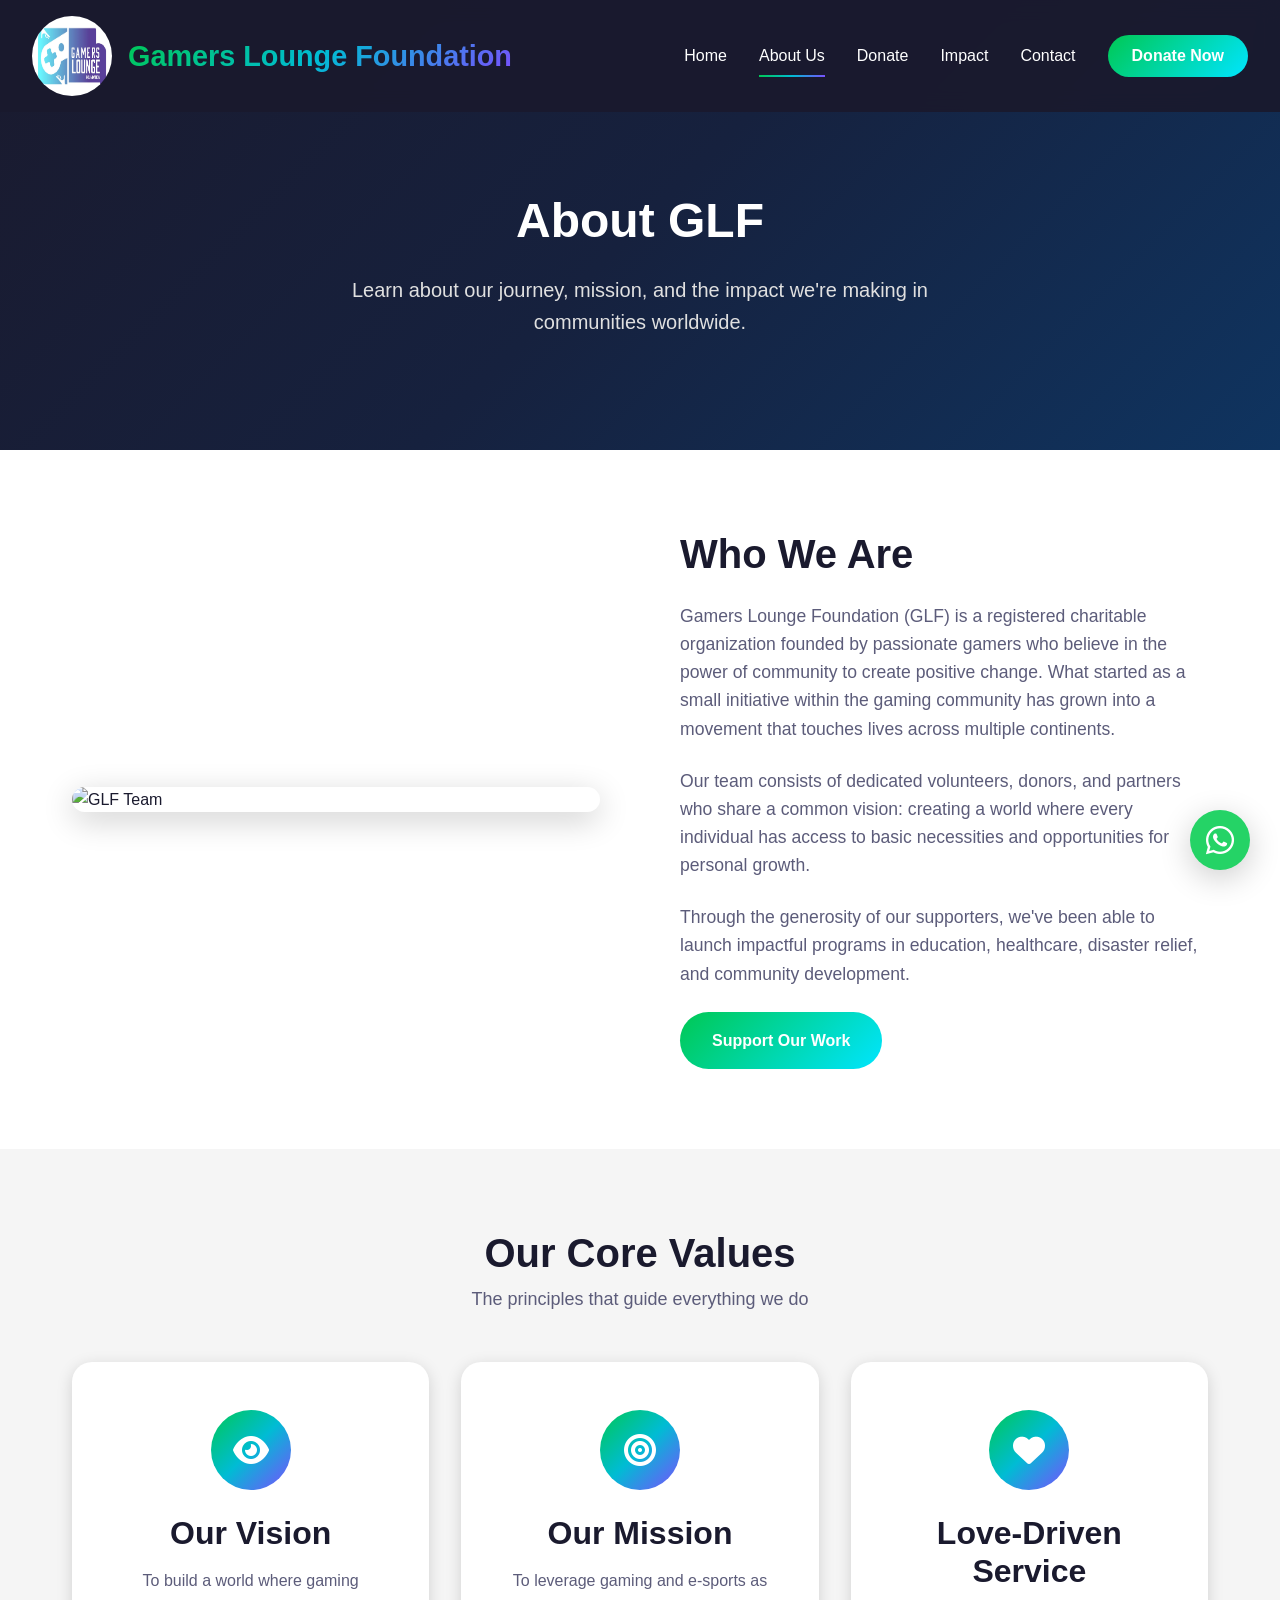
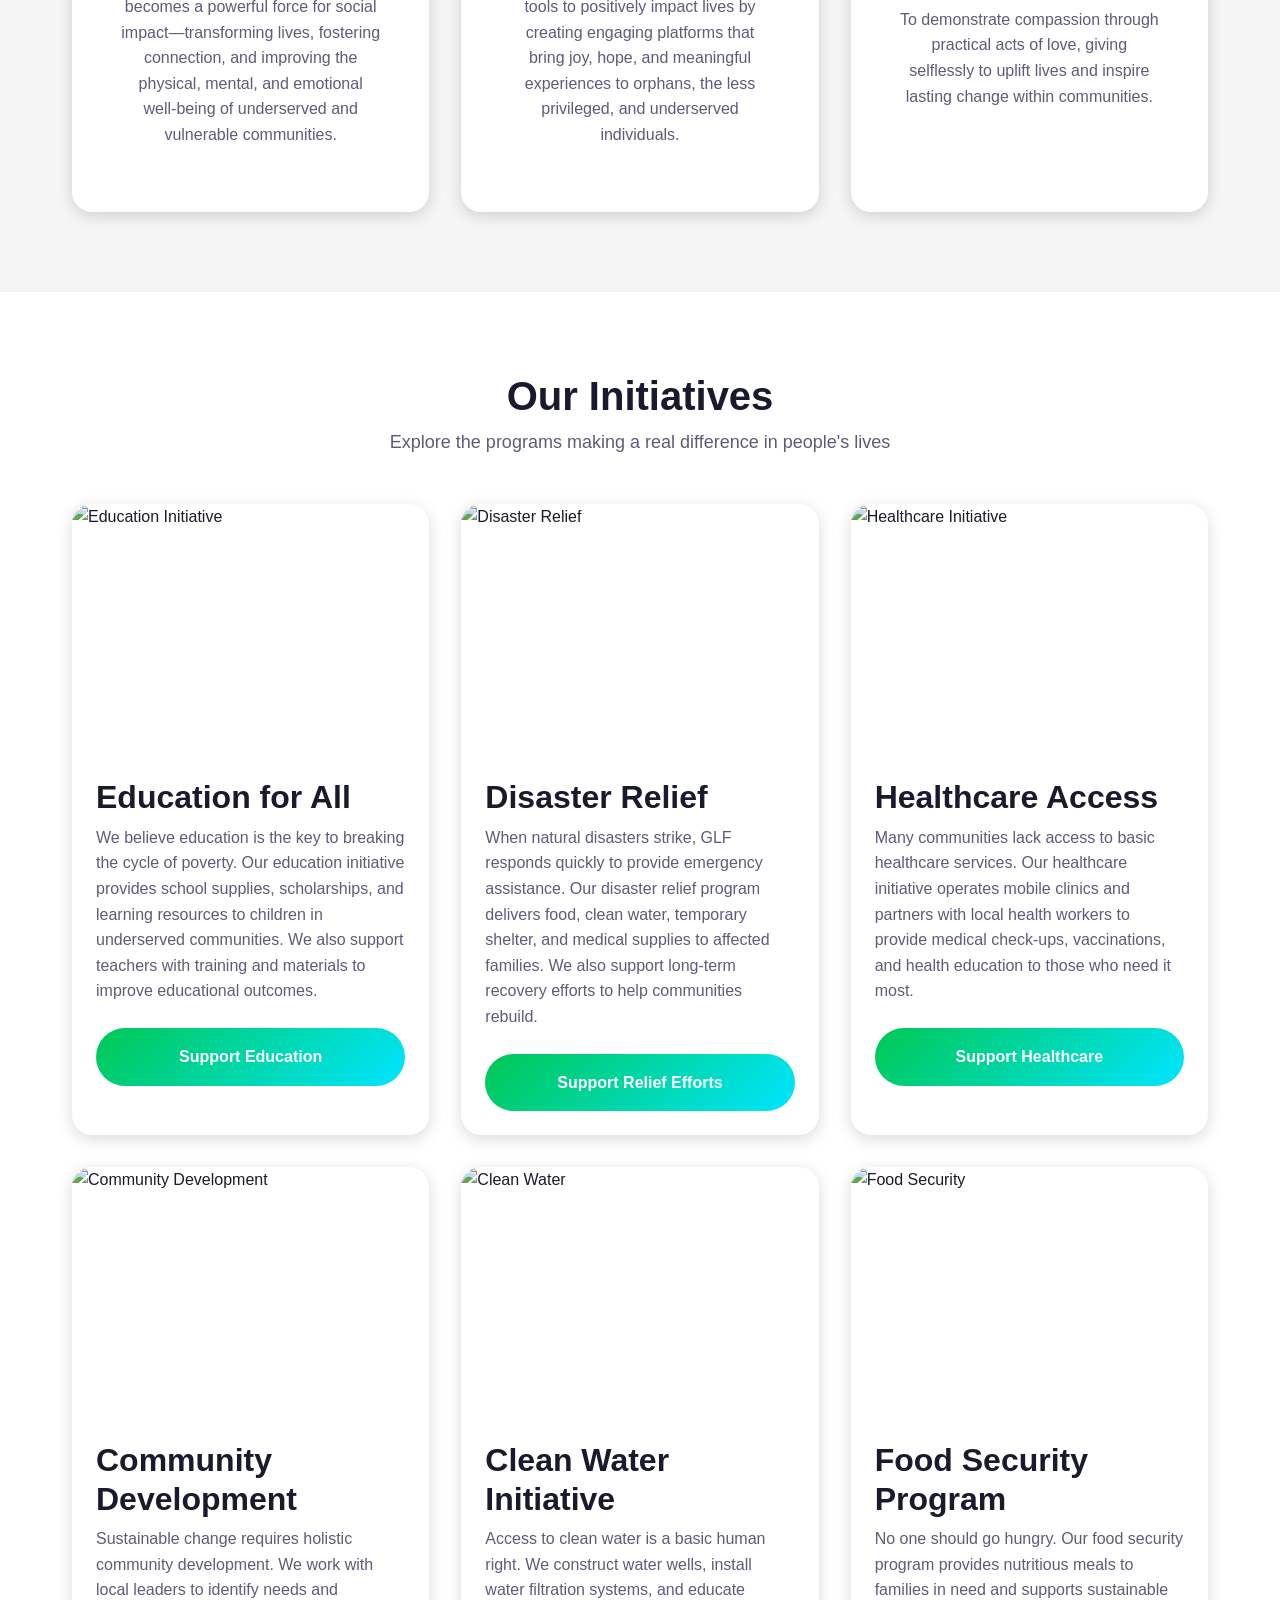
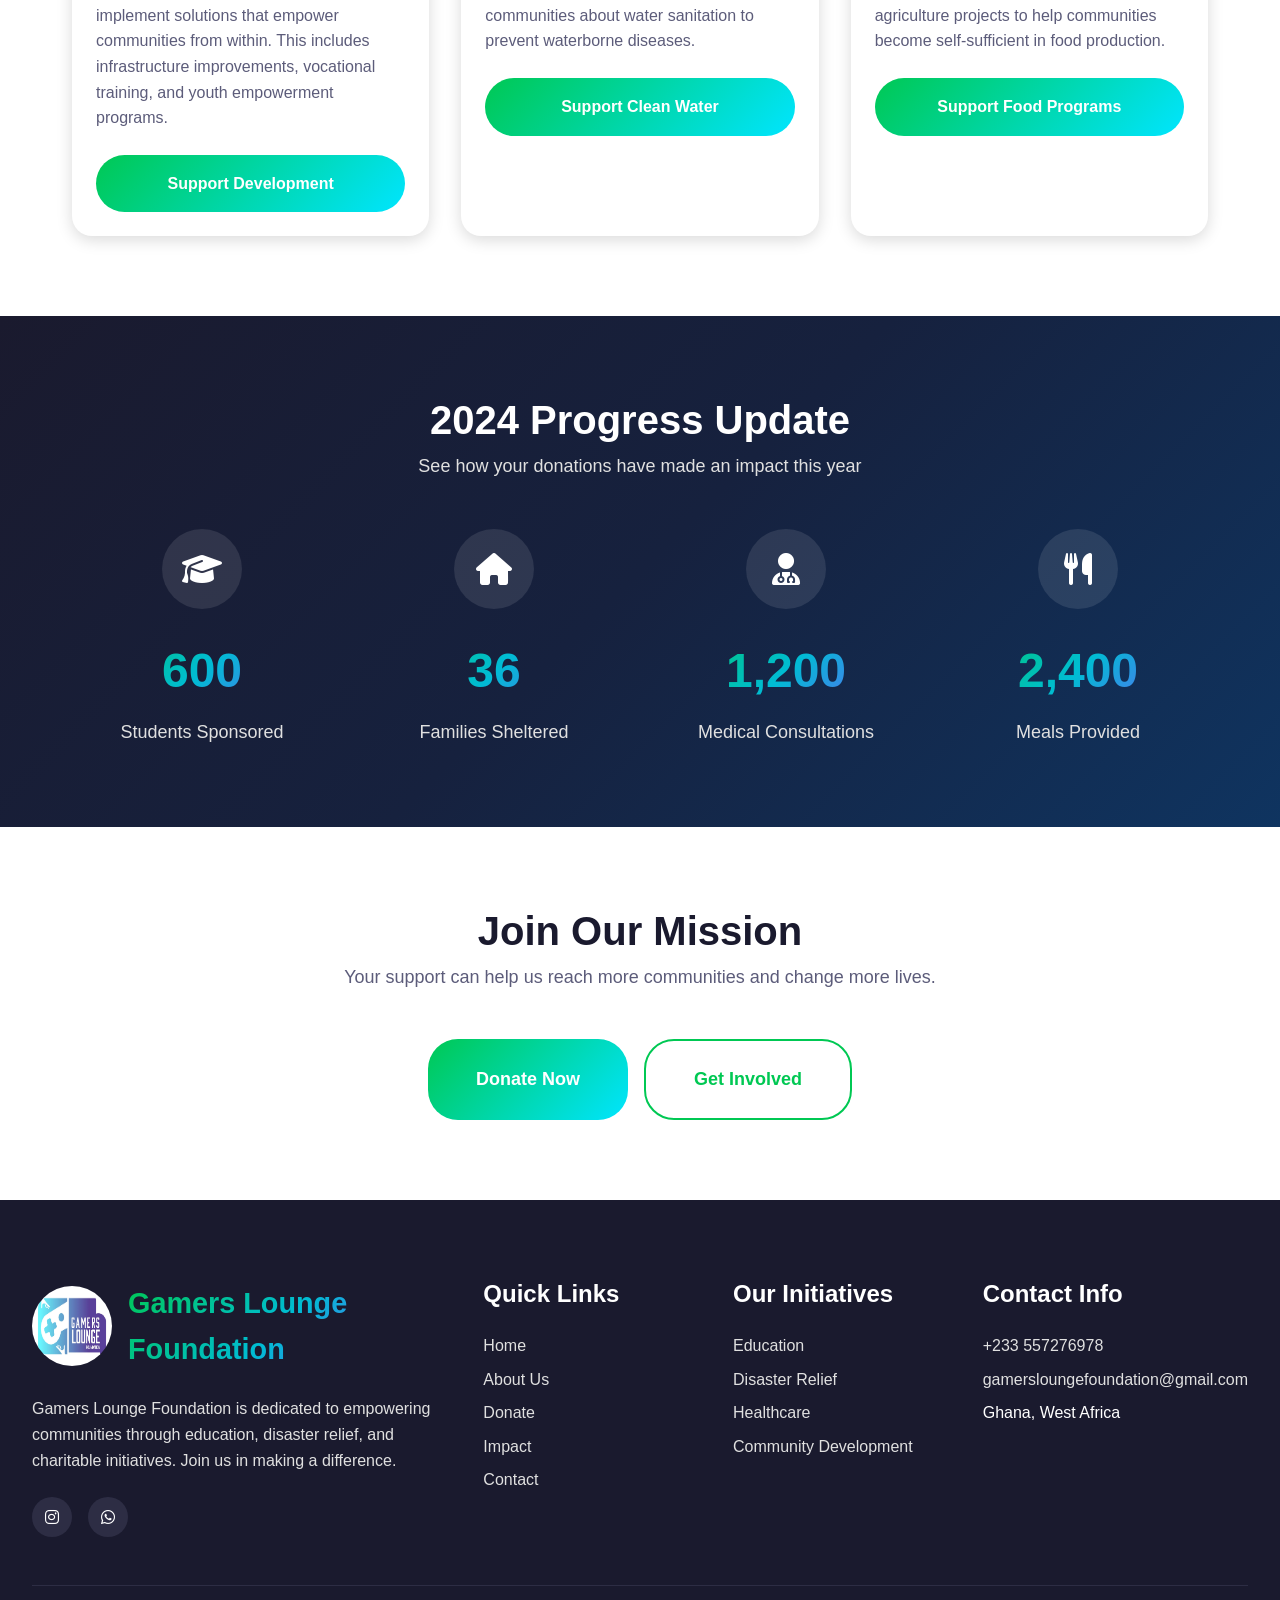
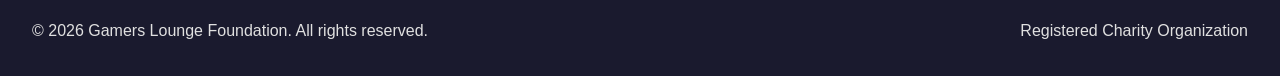
==== commit 5016f2c8: "1" ====
--- a/about.html
+++ b/about.html
@@ -4,20 +4,13 @@
     <meta charset="UTF-8">
     <meta name="viewport" content="width=device-width, initial-scale=1.0">
     <meta name="description" content="Learn about Gamers Lounge Foundation's mission, vision, and values. Discover our initiatives in education, disaster relief, and community development.">
-    <meta name="keywords" content="about GLF, mission, vision, values, charity foundation, education, disaster relief, Ghana, Africa">
+    <meta name="keywords" content="about GLF, mission, vision, values, charity foundation, education, disaster relief">
     <meta name="robots" content="index, follow">
-    <link rel="canonical" href="https://gamersloungefoundation.org/about.html">
     
     <!-- Open Graph Meta Tags -->
     <meta property="og:title" content="About Us - Gamers Lounge Foundation">
     <meta property="og:description" content="Learn about GLF's mission to empower communities through education and charitable initiatives.">
     <meta property="og:type" content="website">
-    <meta property="og:url" content="https://gamersloungefoundation.org/about.html">
-    
-    <!-- Twitter Card -->
-    <meta name="twitter:card" content="summary_large_image">
-    <meta name="twitter:title" content="About Us - Gamers Lounge Foundation">
-    <meta name="twitter:description" content="Learn about GLF's mission to empower communities.">
     
     <title>About Us | Gamers Lounge Foundation</title>
     
@@ -310,6 +303,7 @@
     <a href="https://wa.me/447868157126?text=Hello%20GLF%2C%20I%27m%20interested%20in%20learning%20more%20about%20your%20work." 
        class="whatsapp-float" 
        target="_blank" 
+       rel="noopener noreferrer"
        aria-label="Chat on WhatsApp">
         <i class="fab fa-whatsapp"></i>
     </a>
--- a/css/styles.css
+++ b/css/styles.css
@@ -1,4 +1,4 @@
-i/* =============================================
+/* =============================================
    GAMERS LOUNGE FOUNDATION (GLF) - Global Styles
    Vibrant, Colourful & Lively Theme
    ============================================= */
@@ -389,13 +389,6 @@
     border-radius: var(--radius-lg);
     box-shadow: var(--shadow-lg);
     border: 3px solid rgba(255, 255, 255, 0.1);
-    transition: transform 0.3s ease, box-shadow 0.3s ease, filter 0.3s ease;
-}
-
-.hero-image img:hover {
-    transform: scale(1.05);
-    box-shadow: 0 20px 40px rgba(0, 0, 0, 0.3);
-    filter: brightness(1.1);
 }
 
 /* Floating colorful bubbles */
@@ -1643,66 +1636,6 @@
     resize: vertical;
 }
 
-/* Gaming Image Section */
-.contact-gaming-image {
-    position: relative;
-    margin-top: 1.5rem;
-    border-radius: var(--radius-md);
-    overflow: hidden;
-    box-shadow: var(--shadow-md);
-}
-
-.contact-gaming-image img {
-    width: 100%;
-    height: 250px;
-    object-fit: cover;
-    transition: transform 0.5s ease;
-}
-
-.contact-gaming-image:hover img {
-    transform: scale(1.1);
-}
-
-.contact-gaming-overlay {
-    position: absolute;
-    top: 0;
-    left: 0;
-    right: 0;
-    bottom: 0;
-    background: linear-gradient(135deg, rgba(102, 126, 234, 0.85), rgba(118, 75, 162, 0.85));
-    display: flex;
-    align-items: center;
-    justify-content: center;
-}
-
-.gaming-content {
-    text-align: center;
-    color: var(--white);
-    padding: 1rem;
-}
-
-.gaming-content i {
-    font-size: 3rem;
-    margin-bottom: 1rem;
-    animation: pulse 2s infinite;
-}
-
-.gaming-content h4 {
-    font-size: 1.5rem;
-    margin-bottom: 0.5rem;
-    color: var(--white);
-}
-
-.gaming-content p {
-    color: rgba(255, 255, 255, 0.9);
-    margin: 0;
-}
-
-@keyframes pulse {
-    0%, 100% { transform: scale(1); }
-    50% { transform: scale(1.1); }
-}
-
 /* FAQ Section */
 .faq-section {
     padding: var(--spacing-xxl) 0;
@@ -1753,7 +1686,7 @@
 
 .faq-item.active .faq-answer {
     padding: 0 var(--spacing-md) var(--spacing-md);
-    max-height: 200px;
+    max-height: 1000px;
 }
 
 .faq-answer p {
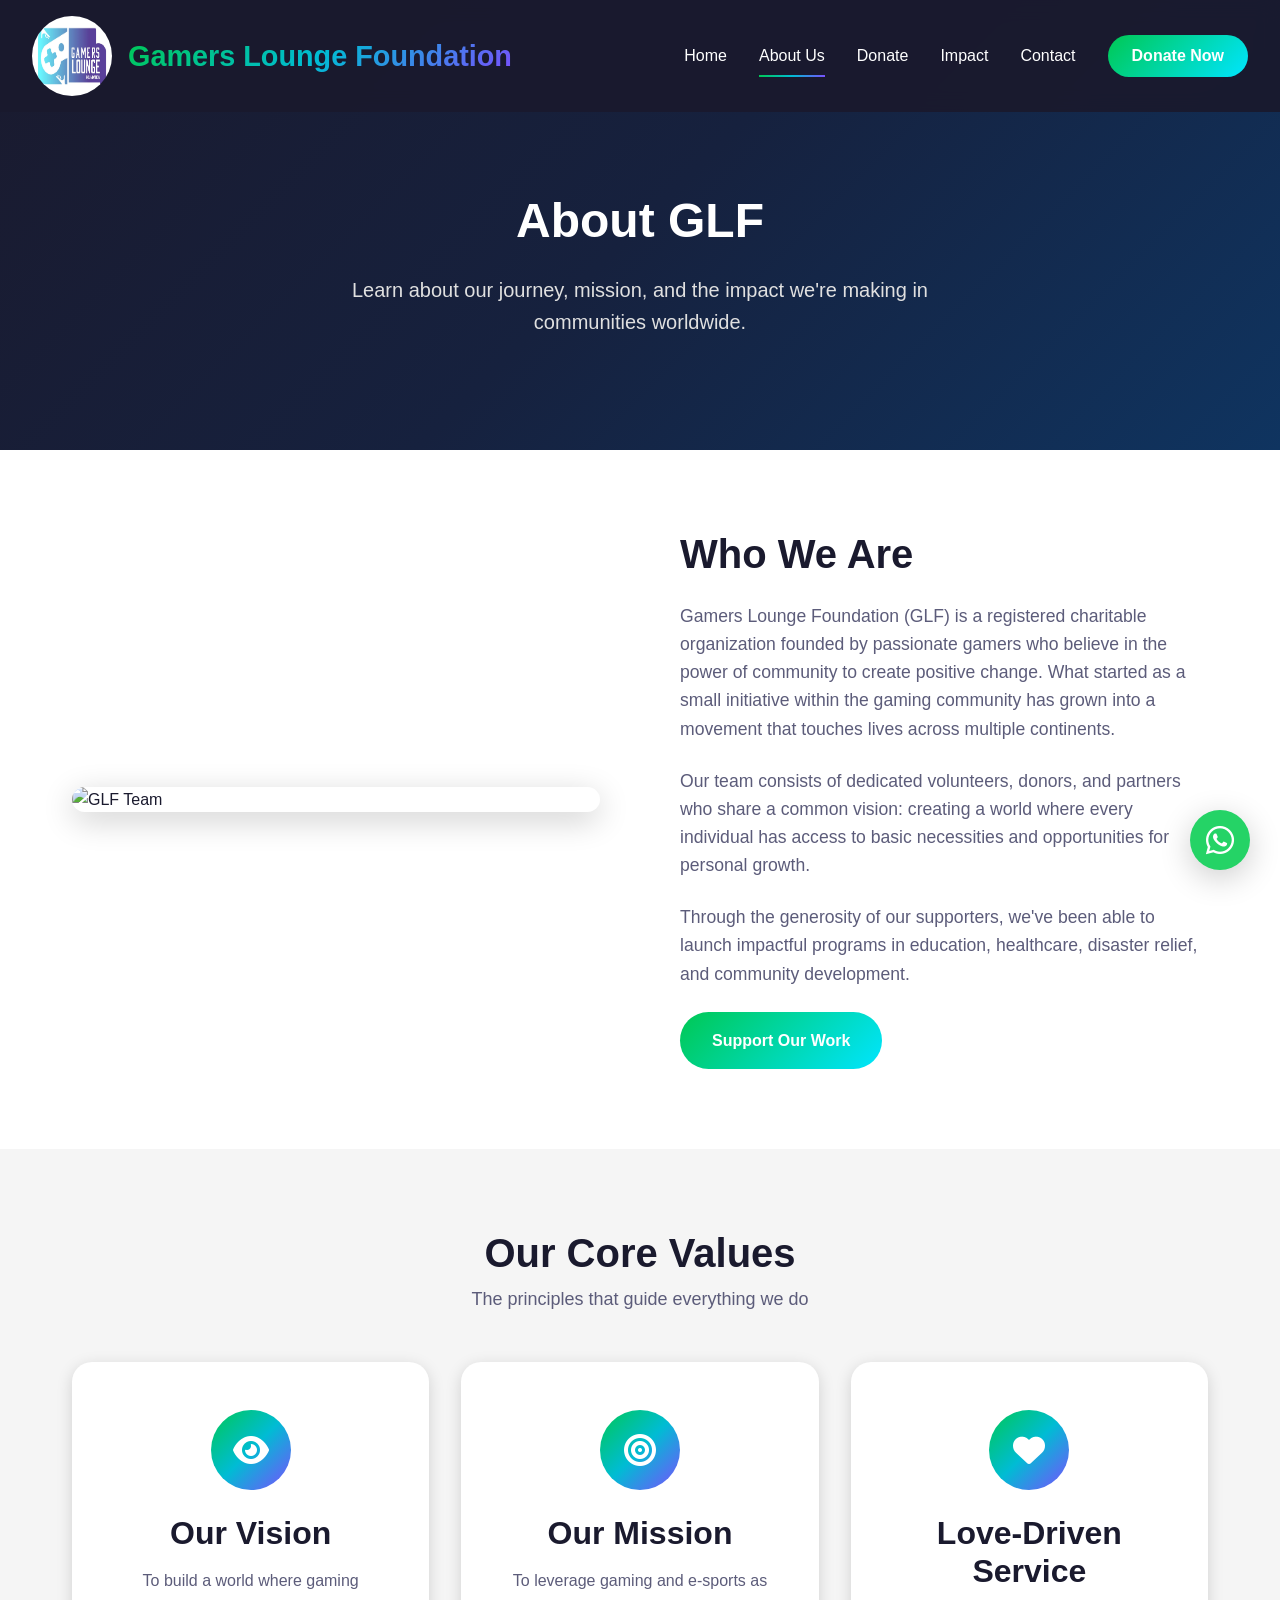
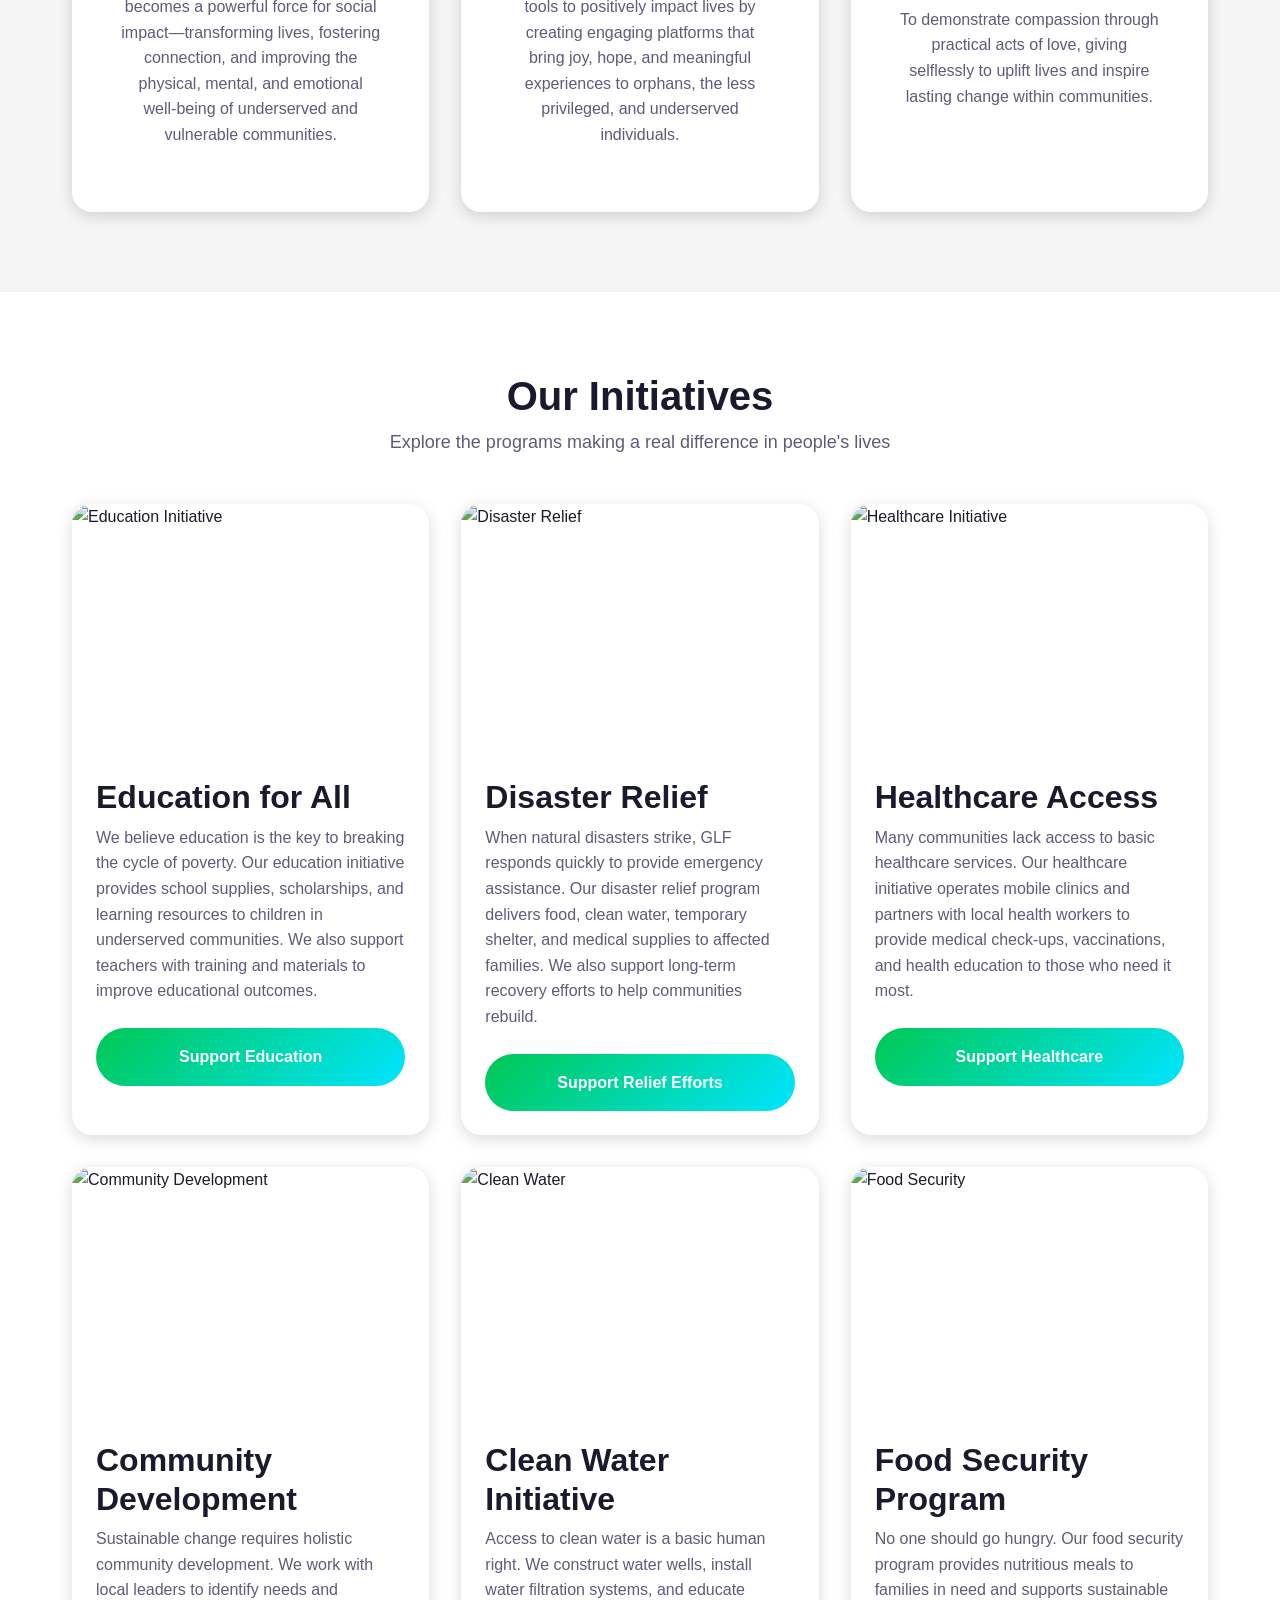
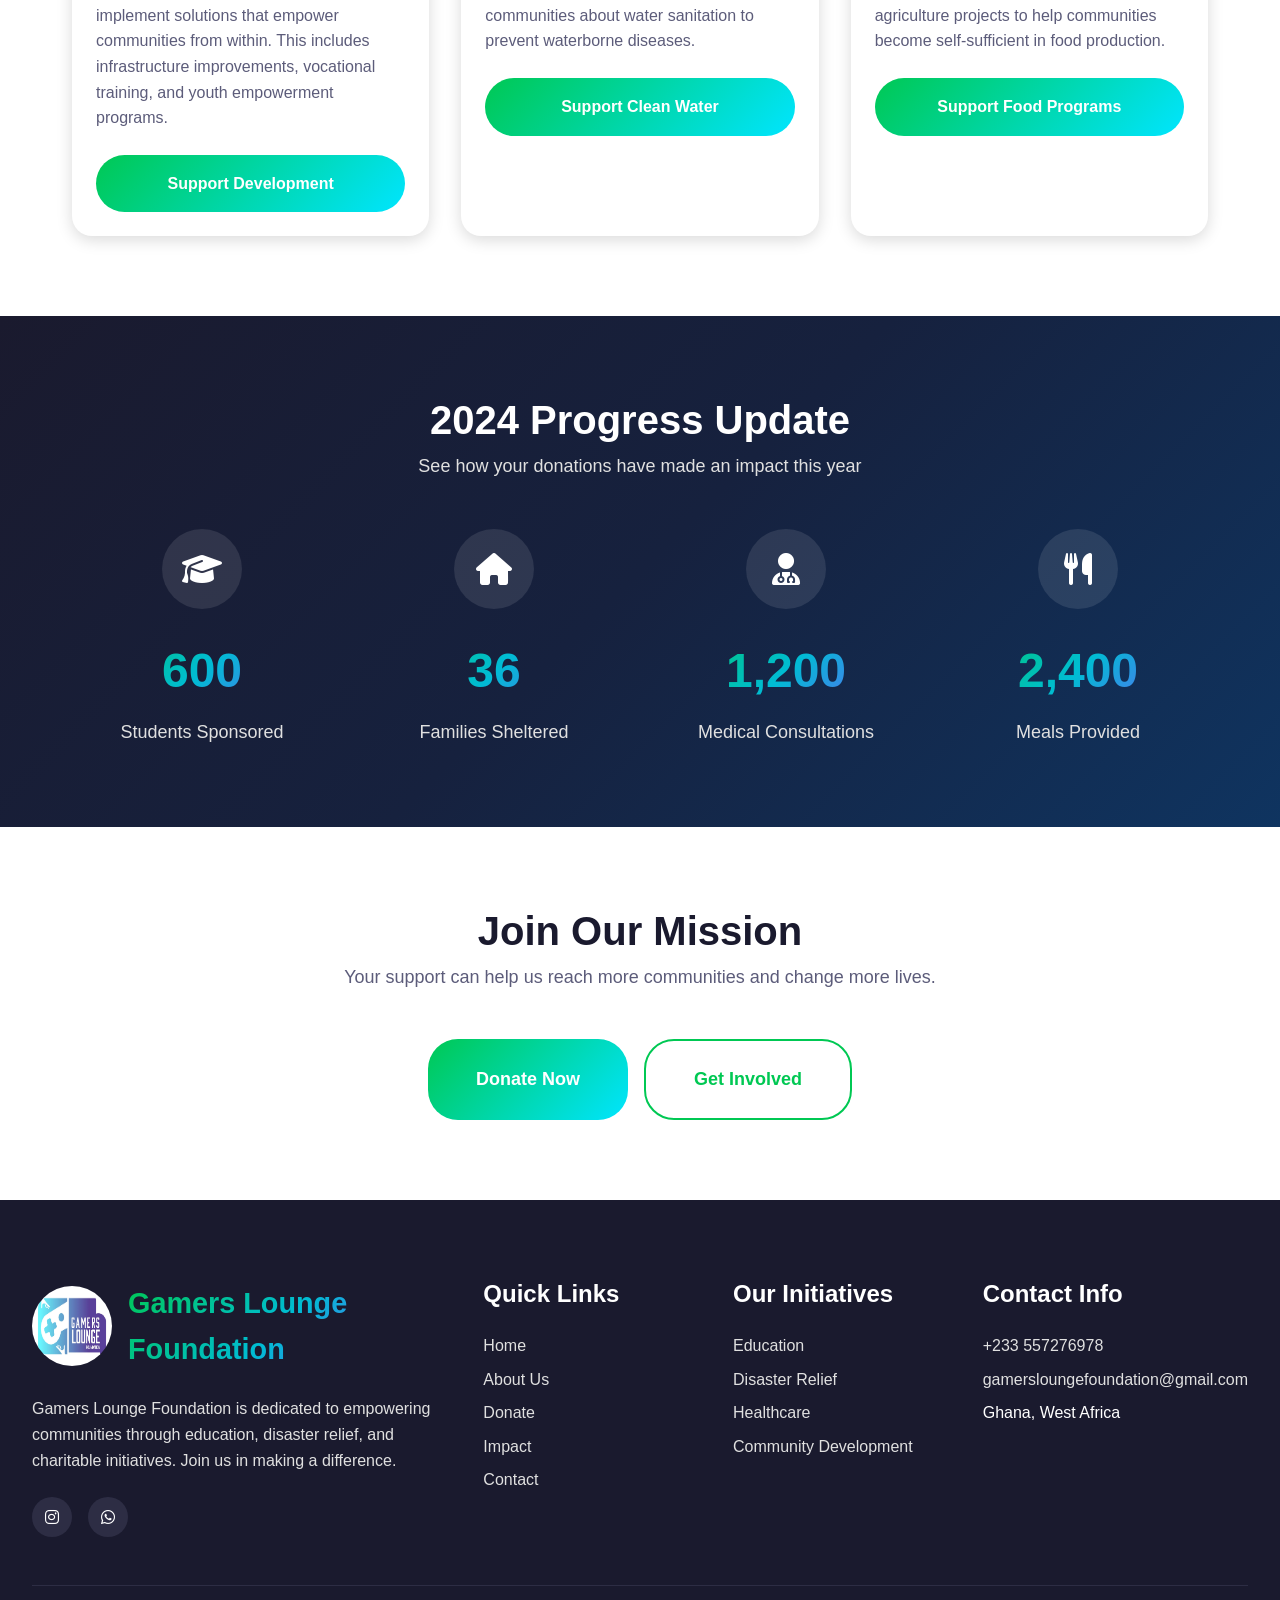
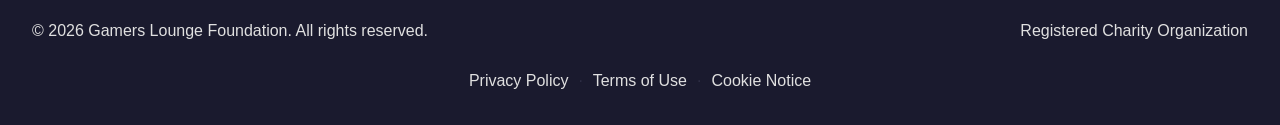
==== commit e05d0d2b: "new update" ====
--- a/about.html
+++ b/about.html
@@ -295,6 +295,13 @@
             <div class="footer-bottom">
                 <p>&copy; 2026 Gamers Lounge Foundation. All rights reserved.</p>
                 <p>Registered Charity Organization</p>
+                <p class="footer-legal">
+                    <a href="privacy.html">Privacy Policy</a>
+                    <span class="footer-legal-sep" aria-hidden="true">·</span>
+                    <a href="terms.html">Terms of Use</a>
+                    <span class="footer-legal-sep" aria-hidden="true">·</span>
+                    <a href="cookies.html">Cookie Notice</a>
+                </p>
             </div>
         </div>
     </footer>
@@ -308,7 +315,8 @@
         <i class="fab fa-whatsapp"></i>
     </a>
 
-    <!-- JavaScript -->
+    <script src="https://formspree.io/js/formbutton-v1.min.js" defer></script>
+    <script src="js/formbutton-init.js" defer></script>
     <script src="js/script.js"></script>
 </body>
 </html>
--- a/css/styles.css
+++ b/css/styles.css
@@ -632,6 +632,12 @@
     background: var(--light-gray);
     cursor: pointer;
     transition: var(--transition-normal);
+    border: none;
+    padding: 0;
+    -webkit-appearance: none;
+    appearance: none;
+    display: inline-block;
+    vertical-align: middle;
 }
 
 .slide-dot.active {
@@ -963,6 +969,12 @@
     cursor: pointer;
     transition: var(--transition-normal);
     z-index: 10000;
+    -webkit-appearance: none;
+    appearance: none;
+    border: none;
+    background: transparent;
+    line-height: 1;
+    padding: 0.25rem 0.5rem;
 }
 
 .lightbox-close:hover {
@@ -985,6 +997,10 @@
     border-radius: 0 3px 3px 0;
     user-select: none;
     background: rgba(0, 0, 0, 0.3);
+    -webkit-appearance: none;
+    appearance: none;
+    border: none;
+    font-family: inherit;
 }
 
 .lightbox-next {
@@ -1627,6 +1643,10 @@
     margin-bottom: var(--spacing-lg);
 }
 
+.contact-form {
+    position: relative;
+}
+
 .contact-form .form-group {
     margin-bottom: var(--spacing-md);
 }
@@ -1634,6 +1654,27 @@
 .contact-form textarea {
     min-height: 150px;
     resize: vertical;
+}
+
+.form-success {
+    padding: var(--spacing-lg);
+    background: var(--off-white);
+    border-radius: var(--radius-md);
+    border-left: 4px solid var(--primary-green);
+    color: var(--text-primary);
+}
+
+.form-success p {
+    margin-bottom: 0;
+    color: var(--text-primary);
+}
+
+.form-honeypot {
+    position: absolute;
+    left: -9999px;
+    width: 1px;
+    height: 1px;
+    overflow: hidden;
 }
 
 /* FAQ Section */
@@ -1745,13 +1786,50 @@
     padding-top: var(--spacing-lg);
     border-top: 1px solid var(--secondary-gray);
     display: flex;
+    flex-wrap: wrap;
     justify-content: space-between;
     align-items: center;
+    gap: var(--spacing-sm);
 }
 
 .footer-bottom p {
     color: var(--light-gray);
     margin-bottom: 0;
+}
+
+.footer-legal {
+    width: 100%;
+    text-align: center;
+    margin-top: var(--spacing-xs);
+    margin-bottom: 0;
+}
+
+.footer-legal a {
+    color: var(--light-gray);
+}
+
+.footer-legal a:hover {
+    color: var(--primary-green);
+}
+
+.footer-legal-sep {
+    margin: 0 0.35rem;
+    color: var(--secondary-gray);
+}
+
+.legal-content {
+    max-width: 800px;
+}
+
+.legal-content .legal-list {
+    list-style: disc;
+    padding-left: 1.5rem;
+    margin-bottom: var(--spacing-md);
+}
+
+.legal-content .legal-list li {
+    margin-bottom: var(--spacing-xs);
+    color: var(--text-secondary);
 }
 
 .footer-social {
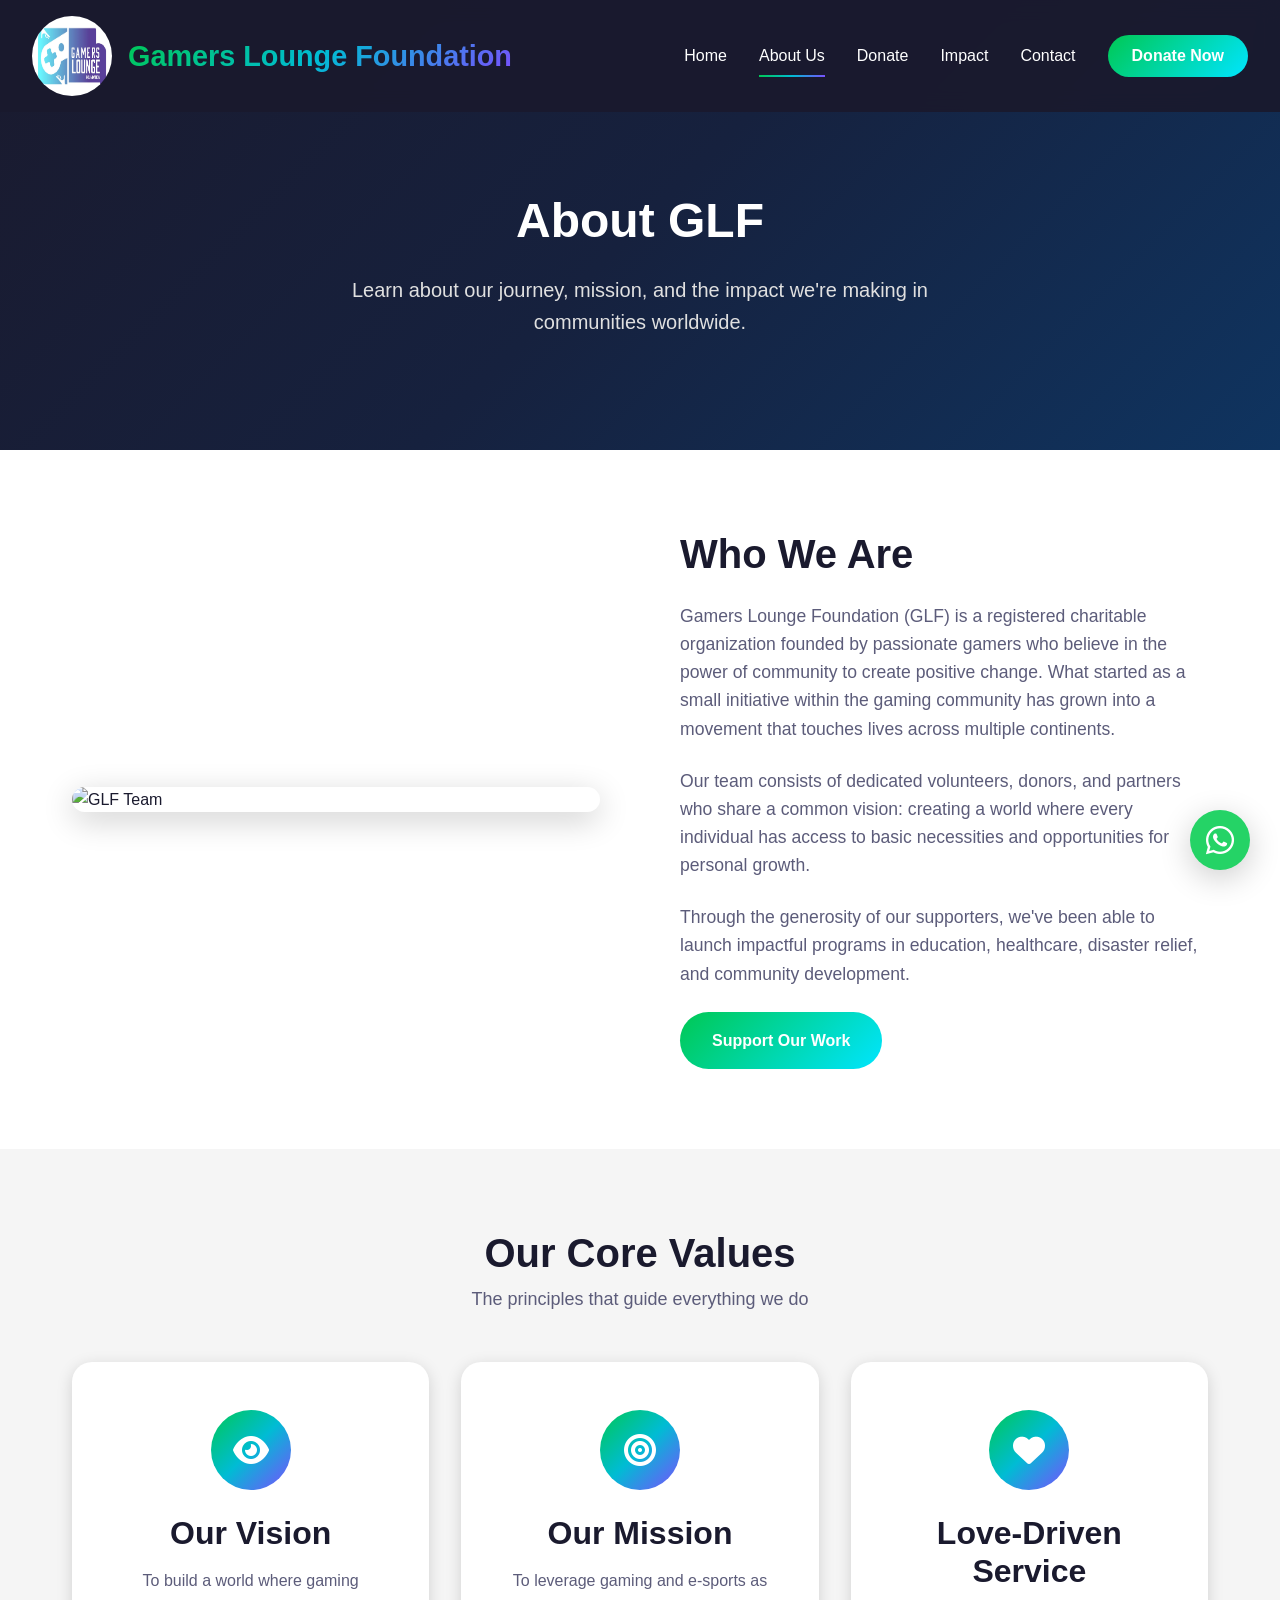
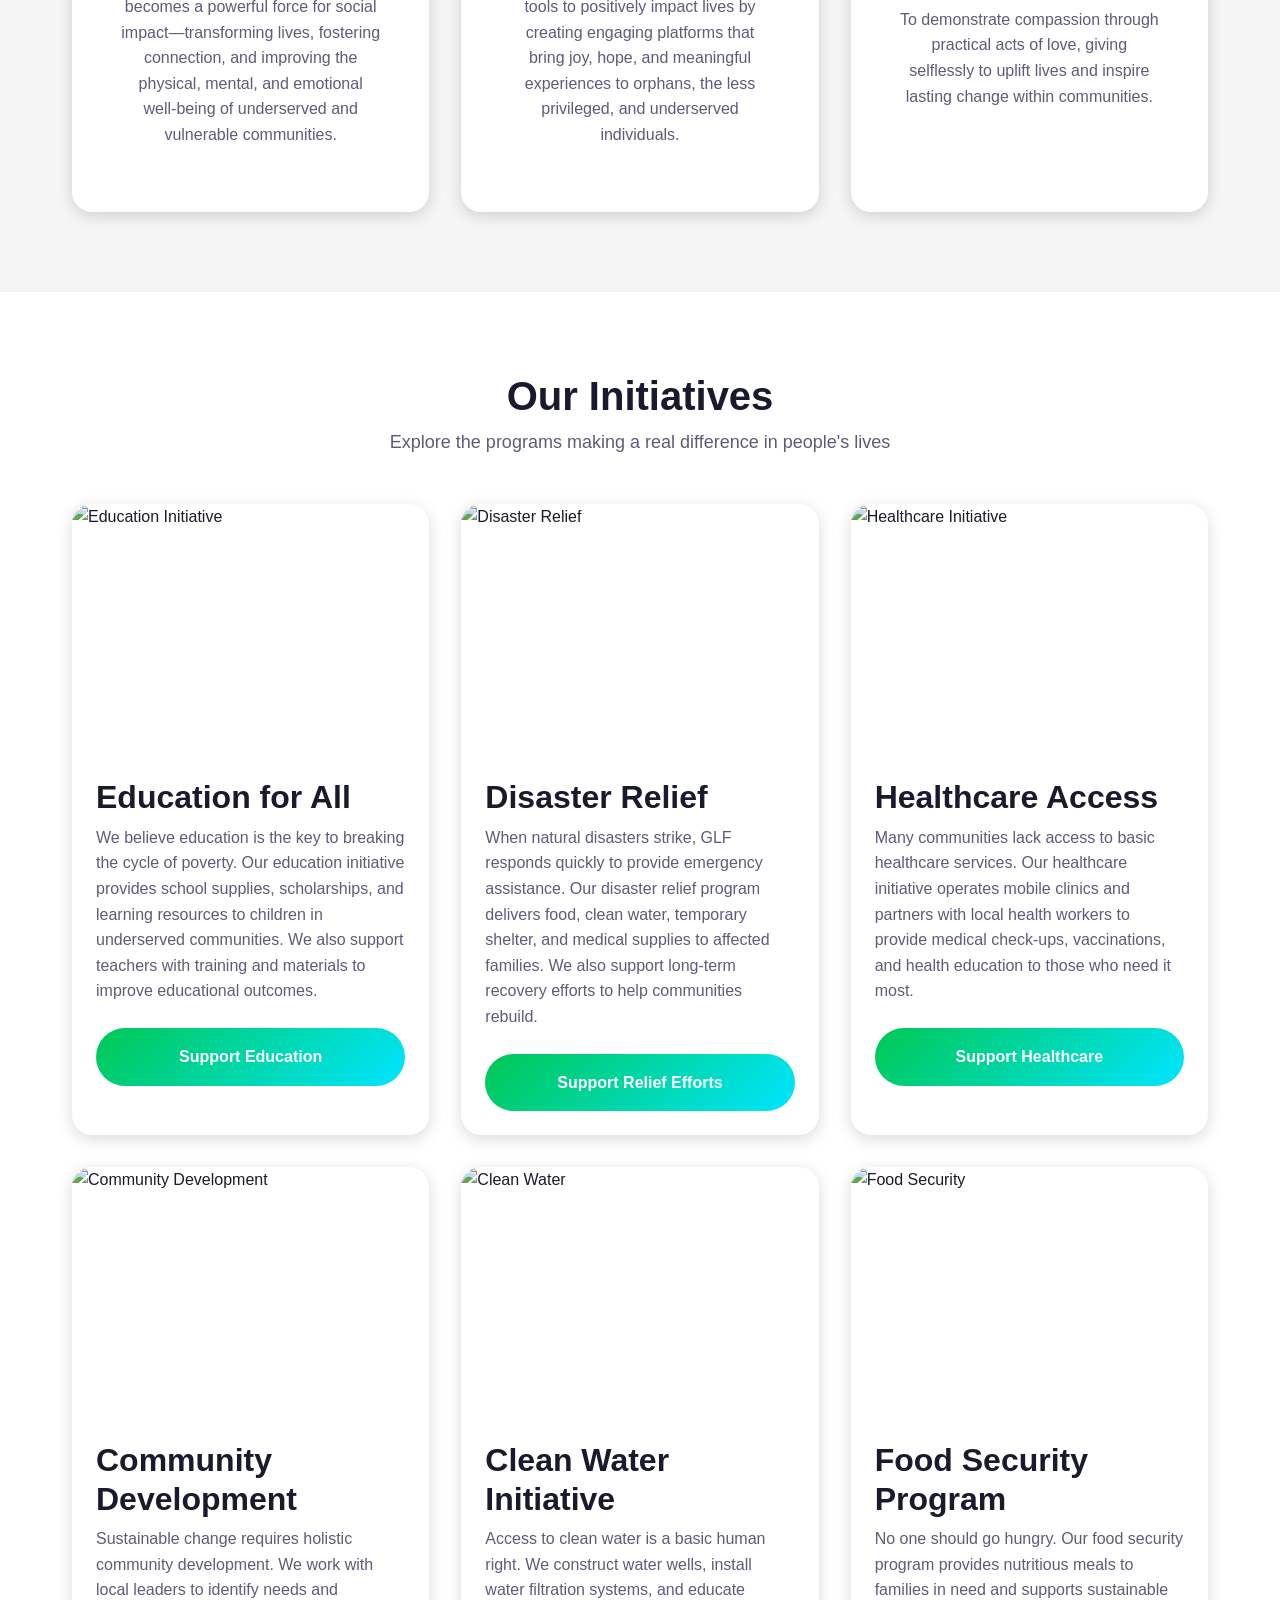
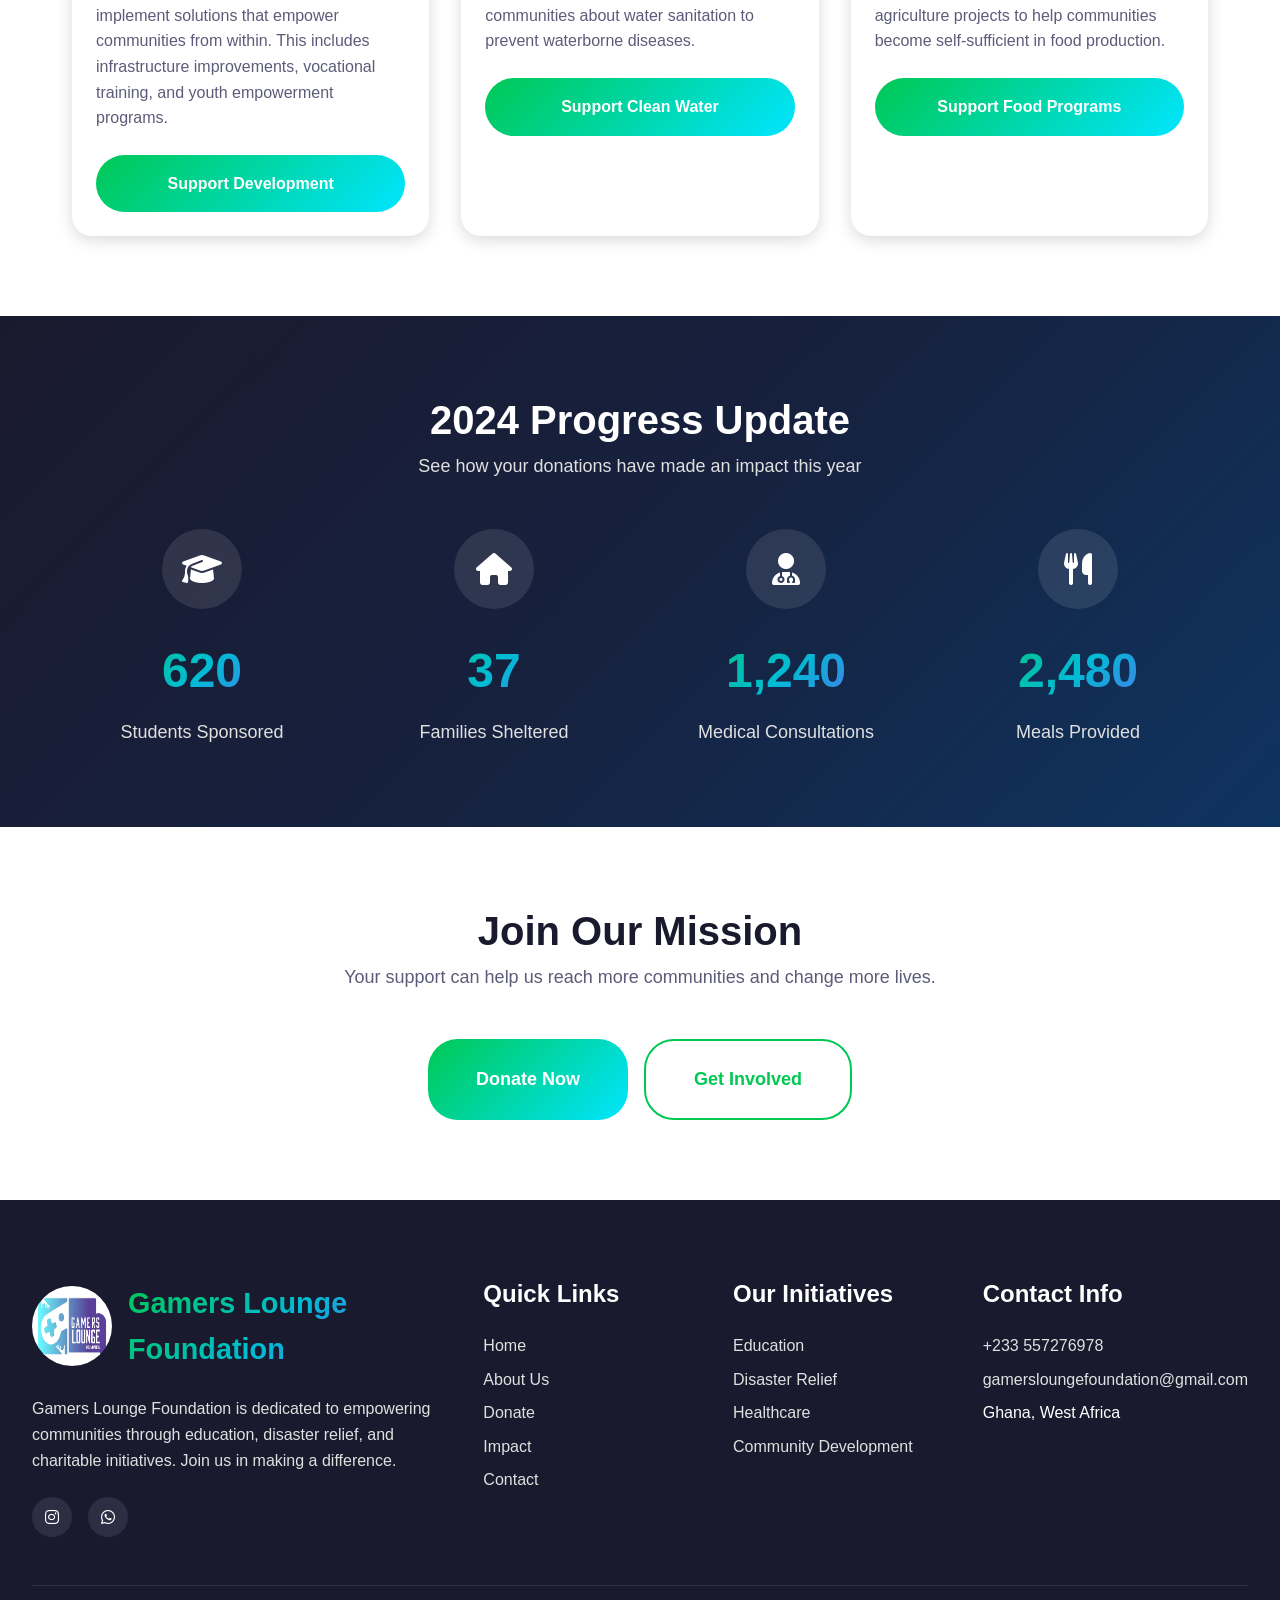
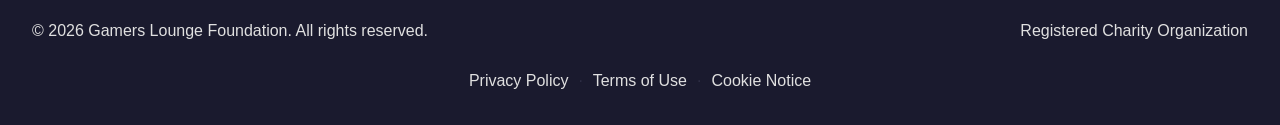
==== commit 4418f53d: "formspree button" ====
--- a/about.html
+++ b/about.html
@@ -315,8 +315,6 @@
         <i class="fab fa-whatsapp"></i>
     </a>
 
-    <script src="https://formspree.io/js/formbutton-v1.min.js" defer></script>
-    <script src="js/formbutton-init.js" defer></script>
     <script src="js/script.js"></script>
 </body>
 </html>
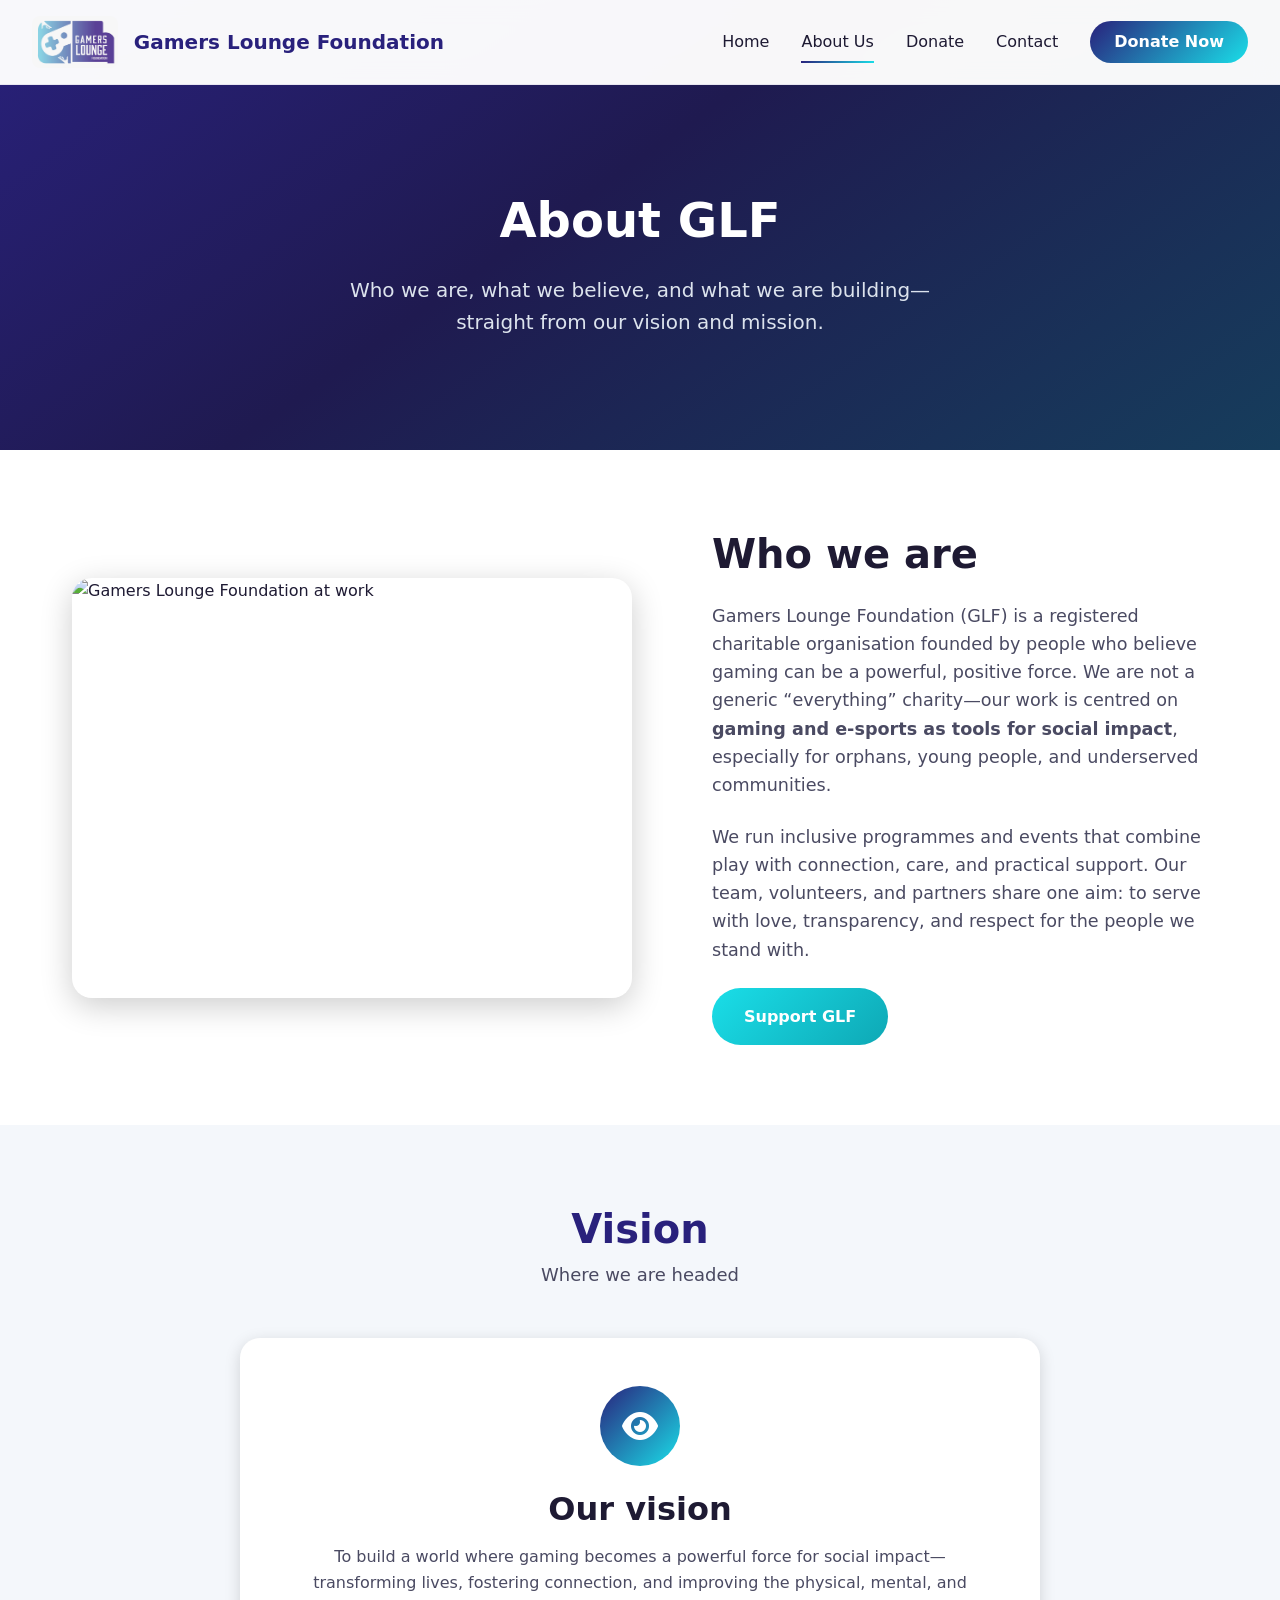
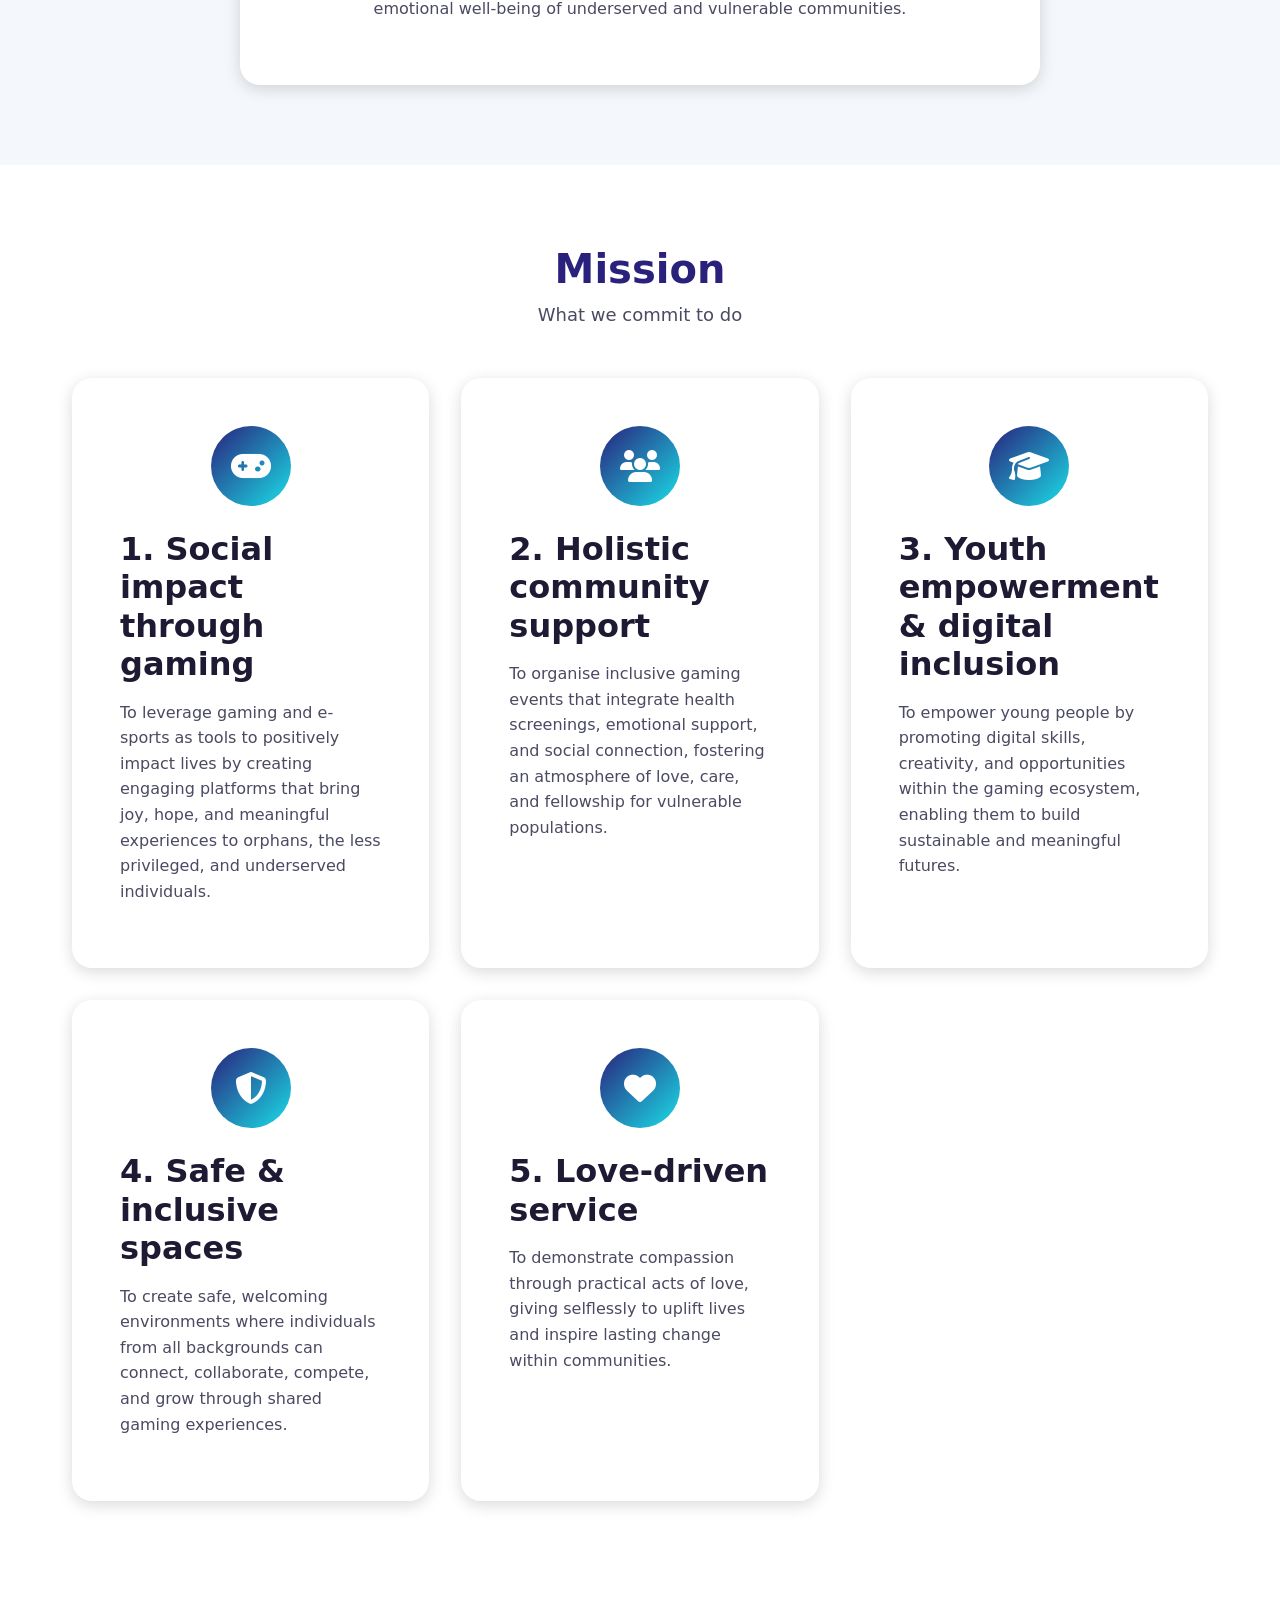
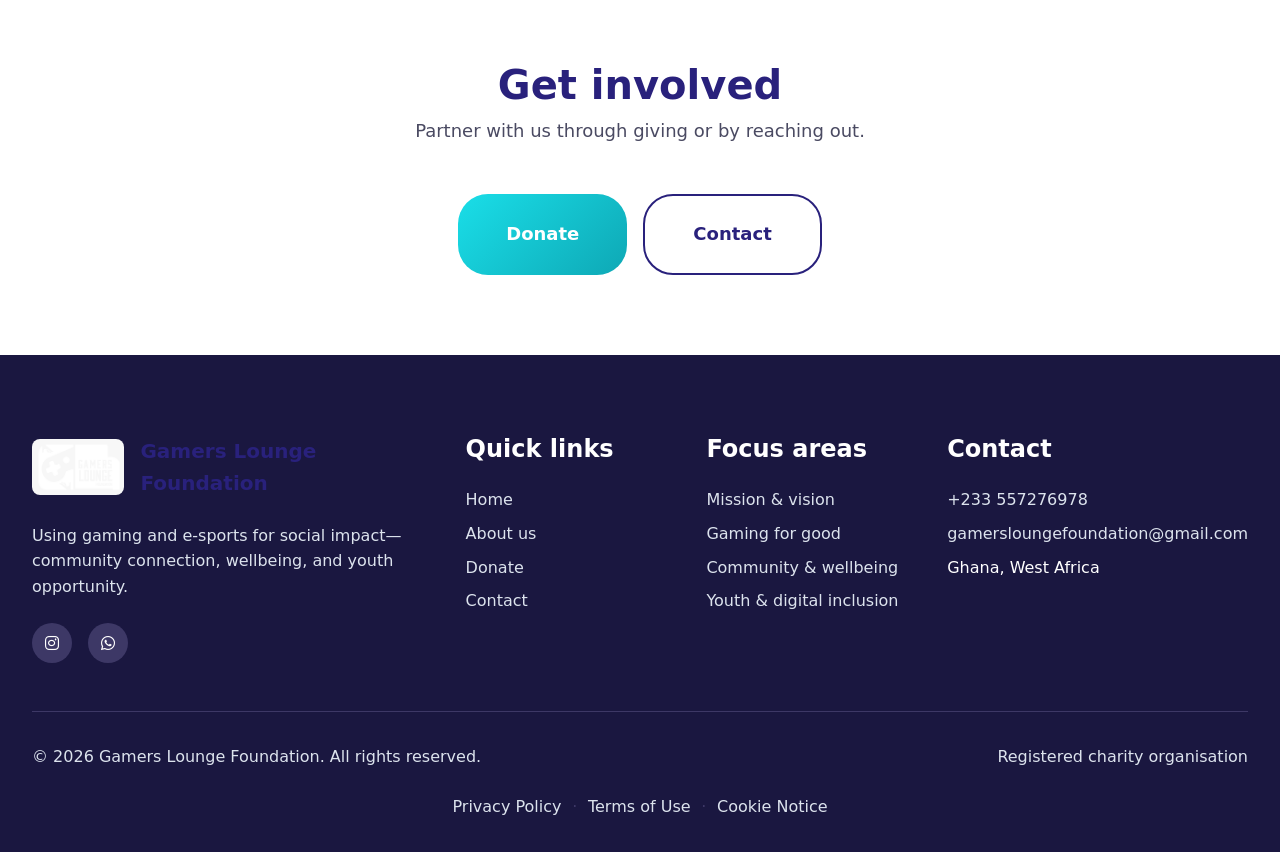
==== commit bb37d709: "new concept" ====
--- a/about.html
+++ b/about.html
@@ -3,45 +3,38 @@
 <head>
     <meta charset="UTF-8">
     <meta name="viewport" content="width=device-width, initial-scale=1.0">
-    <meta name="description" content="Learn about Gamers Lounge Foundation's mission, vision, and values. Discover our initiatives in education, disaster relief, and community development.">
-    <meta name="keywords" content="about GLF, mission, vision, values, charity foundation, education, disaster relief">
+    <meta name="description" content="Who we are: Gamers Lounge Foundation uses gaming and e-sports for social impact. Read our vision, mission, and how we work in Ghana and beyond.">
+    <meta name="keywords" content="about GLF, Gamers Lounge Foundation mission, gaming charity Ghana, vision">
     <meta name="robots" content="index, follow">
-    
-    <!-- Open Graph Meta Tags -->
-    <meta property="og:title" content="About Us - Gamers Lounge Foundation">
-    <meta property="og:description" content="Learn about GLF's mission to empower communities through education and charitable initiatives.">
+
+    <meta property="og:title" content="About Us | Gamers Lounge Foundation">
+    <meta property="og:description" content="We are a charity built around gaming for good—inclusive events, wellbeing, and youth opportunity.">
     <meta property="og:type" content="website">
-    
+
     <title>About Us | Gamers Lounge Foundation</title>
-    
-    <!-- Favicon -->
-    <link rel="icon" type="image/jpeg" href="logo/GL Logo.jpg">
-    
-    <!-- Font Awesome for Icons -->
+
+    <link rel="icon" type="image/jpeg" href="logo/main_logo.jpeg">
+
     <link rel="stylesheet" href="https://cdnjs.cloudflare.com/ajax/libs/font-awesome/6.4.0/css/all.min.css">
-    
-    <!-- Custom Styles -->
     <link rel="stylesheet" href="css/styles.css">
 </head>
 <body>
-    <!-- Navigation -->
     <nav class="navbar" id="navbar">
         <div class="navbar-container">
             <a href="index.html" class="navbar-logo">
-                <img src="logo/GL Logo.jpg" alt="Gamers Lounge Foundation Logo">
+                <img src="logo/main_logo.jpeg" alt="Gamers Lounge Foundation logo" width="160" height="52">
                 <span>Gamers Lounge Foundation</span>
             </a>
-            
+
             <div class="navbar-menu" id="navbarMenu">
                 <a href="index.html">Home</a>
                 <a href="about.html" class="active">About Us</a>
                 <a href="donate.html">Donate</a>
-                <a href="impact.html">Impact</a>
                 <a href="contact.html">Contact</a>
                 <a href="donate.html" class="navbar-cta">Donate Now</a>
             </div>
-            
-            <div class="navbar-toggle" id="navbarToggle">
+
+            <div class="navbar-toggle" id="navbarToggle" aria-label="Open menu">
                 <span></span>
                 <span></span>
                 <span></span>
@@ -49,241 +42,137 @@
         </div>
     </nav>
 
-    <!-- Page Hero -->
     <section class="page-hero">
         <div class="page-hero-content">
             <h1>About GLF</h1>
-            <p>Learn about our journey, mission, and the impact we're making in communities worldwide.</p>
-        </div>
-    </section>
-
-    <!-- About Section -->
+            <p>Who we are, what we believe, and what we are building—straight from our vision and mission.</p>
+        </div>
+    </section>
+
     <section class="about-section">
         <div class="about-container">
             <div class="about-grid">
                 <div class="about-image">
-                    <img src="Asset/IMG_7150.jpg" alt="GLF Team">
+                    <img src="Asset/IMG_7150.jpg" alt="Gamers Lounge Foundation at work" loading="lazy" width="560" height="420">
                 </div>
                 <div class="about-content">
-                    <h2>Who We Are</h2>
-                    <p>Gamers Lounge Foundation (GLF) is a registered charitable organization founded by passionate gamers who believe in the power of community to create positive change. What started as a small initiative within the gaming community has grown into a movement that touches lives across multiple continents.</p>
-                    <p>Our team consists of dedicated volunteers, donors, and partners who share a common vision: creating a world where every individual has access to basic necessities and opportunities for personal growth.</p>
-                    <p>Through the generosity of our supporters, we've been able to launch impactful programs in education, healthcare, disaster relief, and community development.</p>
-                    <a href="donate.html" class="btn btn-primary">Support Our Work</a>
-                </div>
-            </div>
-        </div>
-    </section>
-
-    <!-- Mission, Vision, Values Section -->
+                    <h2>Who we are</h2>
+                    <p>Gamers Lounge Foundation (GLF) is a registered charitable organisation founded by people who believe gaming can be a powerful, positive force. We are not a generic “everything” charity—our work is centred on <strong>gaming and e-sports as tools for social impact</strong>, especially for orphans, young people, and underserved communities.</p>
+                    <p>We run inclusive programmes and events that combine play with connection, care, and practical support. Our team, volunteers, and partners share one aim: to serve with love, transparency, and respect for the people we stand with.</p>
+                    <a href="donate.html" class="btn btn-primary">Support GLF</a>
+                </div>
+            </div>
+        </div>
+    </section>
+
     <section class="mvv-section">
         <div class="section-header">
-            <h2>Our Core Values</h2>
-            <p>The principles that guide everything we do</p>
-        </div>
-        
-        <div class="mvv-grid">
-            <div class="mvv-card">
-                <div class="mvv-icon">
-                    <i class="fas fa-eye"></i>
-                </div>
-                <h3>Our Vision</h3>
+            <h2>Vision</h2>
+            <p>Where we are headed</p>
+        </div>
+        <div class="about-container">
+            <div class="mvv-card" style="max-width: 800px; margin: 0 auto;">
+                <div class="mvv-icon">
+                    <i class="fas fa-eye" aria-hidden="true"></i>
+                </div>
+                <h3>Our vision</h3>
                 <p>To build a world where gaming becomes a powerful force for social impact—transforming lives, fostering connection, and improving the physical, mental, and emotional well-being of underserved and vulnerable communities.</p>
             </div>
-            
-            <div class="mvv-card">
-                <div class="mvv-icon">
-                    <i class="fas fa-bullseye"></i>
-                </div>
-                <h3>Our Mission</h3>
+        </div>
+    </section>
+
+    <section class="about-section" style="background: var(--white);">
+        <div class="section-header">
+            <h2>Mission</h2>
+            <p>What we commit to do</p>
+        </div>
+        <div class="initiatives-grid">
+            <div class="mvv-card" style="text-align: left;">
+                <div class="mvv-icon">
+                    <i class="fas fa-gamepad" aria-hidden="true"></i>
+                </div>
+                <h3>1. Social impact through gaming</h3>
                 <p>To leverage gaming and e-sports as tools to positively impact lives by creating engaging platforms that bring joy, hope, and meaningful experiences to orphans, the less privileged, and underserved individuals.</p>
             </div>
-            
-            <div class="mvv-card">
-                <div class="mvv-icon">
-                    <i class="fas fa-heart"></i>
-                </div>
-                <h3>Love-Driven Service</h3>
+            <div class="mvv-card" style="text-align: left;">
+                <div class="mvv-icon">
+                    <i class="fas fa-users" aria-hidden="true"></i>
+                </div>
+                <h3>2. Holistic community support</h3>
+                <p>To organise inclusive gaming events that integrate health screenings, emotional support, and social connection, fostering an atmosphere of love, care, and fellowship for vulnerable populations.</p>
+            </div>
+            <div class="mvv-card" style="text-align: left;">
+                <div class="mvv-icon">
+                    <i class="fas fa-graduation-cap" aria-hidden="true"></i>
+                </div>
+                <h3>3. Youth empowerment &amp; digital inclusion</h3>
+                <p>To empower young people by promoting digital skills, creativity, and opportunities within the gaming ecosystem, enabling them to build sustainable and meaningful futures.</p>
+            </div>
+            <div class="mvv-card" style="text-align: left;">
+                <div class="mvv-icon">
+                    <i class="fas fa-shield-halved" aria-hidden="true"></i>
+                </div>
+                <h3>4. Safe &amp; inclusive spaces</h3>
+                <p>To create safe, welcoming environments where individuals from all backgrounds can connect, collaborate, compete, and grow through shared gaming experiences.</p>
+            </div>
+            <div class="mvv-card" style="text-align: left;">
+                <div class="mvv-icon">
+                    <i class="fas fa-heart" aria-hidden="true"></i>
+                </div>
+                <h3>5. Love-driven service</h3>
                 <p>To demonstrate compassion through practical acts of love, giving selflessly to uplift lives and inspire lasting change within communities.</p>
             </div>
         </div>
     </section>
 
-    <!-- Initiatives Section -->
-    <section class="initiatives-section">
-        <div class="section-header">
-            <h2>Our Initiatives</h2>
-            <p>Explore the programs making a real difference in people's lives</p>
-        </div>
-        
-        <div class="initiatives-grid">
-            <!-- Initiative 1: Education -->
-            <div class="initiative-card">
-                <div class="initiative-image">
-                    <img src="Asset/IMG_7260.jpg" alt="Education Initiative">
-                </div>
-                <div class="initiative-content">
-                    <h3>Education for All</h3>
-                    <p>We believe education is the key to breaking the cycle of poverty. Our education initiative provides school supplies, scholarships, and learning resources to children in underserved communities. We also support teachers with training and materials to improve educational outcomes.</p>
-                    <a href="donate.html" class="btn btn-primary">Support Education</a>
-                </div>
-            </div>
-            
-            <!-- Initiative 2: Disaster Relief -->
-            <div class="initiative-card">
-                <div class="initiative-image">
-                    <img src="Asset/IMG_7270.jpg" alt="Disaster Relief">
-                </div>
-                <div class="initiative-content">
-                    <h3>Disaster Relief</h3>
-                    <p>When natural disasters strike, GLF responds quickly to provide emergency assistance. Our disaster relief program delivers food, clean water, temporary shelter, and medical supplies to affected families. We also support long-term recovery efforts to help communities rebuild.</p>
-                    <a href="donate.html" class="btn btn-primary">Support Relief Efforts</a>
-                </div>
-            </div>
-            
-            <!-- Initiative 3: Healthcare -->
-            <div class="initiative-card">
-                <div class="initiative-image">
-                    <img src="Asset/IMG_7280.jpg" alt="Healthcare Initiative">
-                </div>
-                <div class="initiative-content">
-                    <h3>Healthcare Access</h3>
-                    <p>Many communities lack access to basic healthcare services. Our healthcare initiative operates mobile clinics and partners with local health workers to provide medical check-ups, vaccinations, and health education to those who need it most.</p>
-                    <a href="donate.html" class="btn btn-primary">Support Healthcare</a>
-                </div>
-            </div>
-            
-            <!-- Initiative 4: Community Development -->
-            <div class="initiative-card">
-                <div class="initiative-image">
-                    <img src="Asset/IMG_7290.jpg" alt="Community Development">
-                </div>
-                <div class="initiative-content">
-                    <h3>Community Development</h3>
-                    <p>Sustainable change requires holistic community development. We work with local leaders to identify needs and implement solutions that empower communities from within. This includes infrastructure improvements, vocational training, and youth empowerment programs.</p>
-                    <a href="donate.html" class="btn btn-primary">Support Development</a>
-                </div>
-            </div>
-            
-            <!-- Initiative 5: Clean Water -->
-            <div class="initiative-card">
-                <div class="initiative-image">
-                    <img src="Asset/IMG_7136.jpg" alt="Clean Water">
-                </div>
-                <div class="initiative-content">
-                    <h3>Clean Water Initiative</h3>
-                    <p>Access to clean water is a basic human right. We construct water wells, install water filtration systems, and educate communities about water sanitation to prevent waterborne diseases.</p>
-                    <a href="donate.html" class="btn btn-primary">Support Clean Water</a>
-                </div>
-            </div>
-            
-            <!-- Initiative 6: Food Security -->
-            <div class="initiative-card">
-                <div class="initiative-image">
-                    <img src="Asset/IMG_7145.jpg" alt="Food Security">
-                </div>
-                <div class="initiative-content">
-                    <h3>Food Security Program</h3>
-                    <p>No one should go hungry. Our food security program provides nutritious meals to families in need and supports sustainable agriculture projects to help communities become self-sufficient in food production.</p>
-                    <a href="donate.html" class="btn btn-primary">Support Food Programs</a>
-                </div>
-            </div>
-        </div>
-    </section>
-
-    <!-- Progress Update Section -->
-    <section class="stats-section">
-        <div class="section-header">
-            <h2 style="color: var(--white);">2024 Progress Update</h2>
-            <p style="color: var(--light-gray);">See how your donations have made an impact this year</p>
-        </div>
-        
-        <div class="stats-grid">
-            <div class="stat-item">
-                <div class="stat-icon">
-                    <i class="fas fa-graduation-cap"></i>
-                </div>
-                <div class="stat-number" data-count="2500">0</div>
-                <div class="stat-label">Students Sponsored</div>
-            </div>
-            
-            <div class="stat-item">
-                <div class="stat-icon">
-                    <i class="fas fa-home"></i>
-                </div>
-                <div class="stat-number" data-count="150">0</div>
-                <div class="stat-label">Families Sheltered</div>
-            </div>
-            
-            <div class="stat-item">
-                <div class="stat-icon">
-                    <i class="fas fa-user-md"></i>
-                </div>
-                <div class="stat-number" data-count="5000">0</div>
-                <div class="stat-label">Medical Consultations</div>
-            </div>
-            
-            <div class="stat-item">
-                <div class="stat-icon">
-                    <i class="fas fa-utensils"></i>
-                </div>
-                <div class="stat-number" data-count="10000">0</div>
-                <div class="stat-label">Meals Provided</div>
-            </div>
-        </div>
-    </section>
-
-    <!-- CTA Section -->
     <section class="campaigns-section">
         <div class="section-header">
-            <h2>Join Our Mission</h2>
-            <p>Your support can help us reach more communities and change more lives.</p>
+            <h2>Get involved</h2>
+            <p>Partner with us through giving or by reaching out.</p>
         </div>
         <div style="text-align: center; display: flex; gap: 1rem; justify-content: center; flex-wrap: wrap;">
-            <a href="donate.html" class="btn btn-primary btn-lg">Donate Now</a>
-            <a href="contact.html" class="btn btn-outline btn-lg">Get Involved</a>
-        </div>
-    </section>
-
-    <!-- Footer -->
+            <a href="donate.html" class="btn btn-primary btn-lg">Donate</a>
+            <a href="contact.html" class="btn btn-outline btn-lg">Contact</a>
+        </div>
+    </section>
+
     <footer class="footer">
         <div class="footer-container">
             <div class="footer-grid">
                 <div class="footer-about">
                     <div class="navbar-logo">
-                        <img src="logo/GL Logo.jpg" alt="Gamers Lounge Foundation Logo">
+                        <img src="logo/mainlogo_trans.jpeg" alt="Gamers Lounge Foundation logo" width="200" height="56">
                         <span>Gamers Lounge Foundation</span>
                     </div>
-                    <p>Gamers Lounge Foundation is dedicated to empowering communities through education, disaster relief, and charitable initiatives. Join us in making a difference.</p>
+                    <p>Using gaming and e-sports for social impact—community connection, wellbeing, and youth opportunity.</p>
                     <div class="footer-social">
                         <a href="https://www.instagram.com/gamersloungefoundation/" target="_blank" rel="noopener noreferrer" aria-label="Instagram"><i class="fab fa-instagram"></i></a>
                         <a href="https://wa.me/447868157126" target="_blank" rel="noopener noreferrer" aria-label="WhatsApp"><i class="fab fa-whatsapp"></i></a>
                     </div>
                 </div>
-                
+
                 <div class="footer-links">
-                    <h4>Quick Links</h4>
+                    <h4>Quick links</h4>
                     <ul>
                         <li><a href="index.html">Home</a></li>
-                        <li><a href="about.html">About Us</a></li>
+                        <li><a href="about.html">About us</a></li>
                         <li><a href="donate.html">Donate</a></li>
-                        <li><a href="impact.html">Impact</a></li>
                         <li><a href="contact.html">Contact</a></li>
                     </ul>
                 </div>
-                
+
                 <div class="footer-links">
-                    <h4>Our Initiatives</h4>
+                    <h4>Focus areas</h4>
                     <ul>
-                        <li><a href="about.html">Education</a></li>
-                        <li><a href="about.html">Disaster Relief</a></li>
-                        <li><a href="about.html">Healthcare</a></li>
-                        <li><a href="about.html">Community Development</a></li>
+                        <li><a href="about.html">Mission &amp; vision</a></li>
+                        <li><a href="about.html">Gaming for good</a></li>
+                        <li><a href="about.html">Community &amp; wellbeing</a></li>
+                        <li><a href="about.html">Youth &amp; digital inclusion</a></li>
                     </ul>
                 </div>
-                
+
                 <div class="footer-links">
-                    <h4>Contact Info</h4>
+                    <h4>Contact</h4>
                     <ul>
                         <li><a href="tel:+233557276978">+233 557276978</a></li>
                         <li><a href="mailto:gamersloungefoundation@gmail.com">gamersloungefoundation@gmail.com</a></li>
@@ -291,10 +180,10 @@
                     </ul>
                 </div>
             </div>
-            
+
             <div class="footer-bottom">
                 <p>&copy; 2026 Gamers Lounge Foundation. All rights reserved.</p>
-                <p>Registered Charity Organization</p>
+                <p>Registered charity organisation</p>
                 <p class="footer-legal">
                     <a href="privacy.html">Privacy Policy</a>
                     <span class="footer-legal-sep" aria-hidden="true">·</span>
@@ -306,15 +195,6 @@
         </div>
     </footer>
 
-    <!-- WhatsApp Floating Button -->
-    <a href="https://wa.me/447868157126?text=Hello%20GLF%2C%20I%27m%20interested%20in%20learning%20more%20about%20your%20work." 
-       class="whatsapp-float" 
-       target="_blank" 
-       rel="noopener noreferrer"
-       aria-label="Chat on WhatsApp">
-        <i class="fab fa-whatsapp"></i>
-    </a>
-
     <script src="js/script.js"></script>
 </body>
 </html>
--- a/css/styles.css
+++ b/css/styles.css
@@ -1,50 +1,56 @@
 /* =============================================
    GAMERS LOUNGE FOUNDATION (GLF) - Global Styles
-   Vibrant, Colourful & Lively Theme
+   Brand theme: deep indigo + cyan (New Concept)
    ============================================= */
 
 /* CSS Variables - GLF Color Palette */
 :root {
-    /* Primary Colors - Vibrant & Energetic */
-    --primary-green: #00C853;
-    --primary-purple: #7C4DFF;
-    --primary-orange: #FF6D00;
-    --primary-blue: #00BCD4;
-    --primary-pink: #FF4081;
-    
+    /* Brand (from New Concept themes: #29217c, #1adee8) */
+    --brand-deep: #29217c;
+    --brand-accent: #1adee8;
+    --brand-accent-soft: #e8fcfd;
+    --brand-indigo-mid: #3d348f;
+
+    /* Mapped primaries — use brand consistently */
+    --primary-green: #12c9d4;
+    --primary-purple: #29217c;
+    --primary-orange: #29217c;
+    --primary-blue: #1adee8;
+    --primary-pink: #4a3fb0;
+
     /* Secondary Colors */
-    --secondary-dark: #1A1A2E;
-    --secondary-light: #16213E;
-    --secondary-gray: #2D2D44;
-    
+    --secondary-dark: #1a1740;
+    --secondary-light: #2d2670;
+    --secondary-gray: #3d3866;
+
     /* Accent Colors */
-    --accent-yellow: #FFD600;
-    --accent-red: #FF1744;
-    --accent-cyan: #00E5FF;
-    
+    --accent-yellow: #f0e6a8;
+    --accent-red: #e53935;
+    --accent-cyan: #1adee8;
+
     /* Neutral Colors */
     --white: #FFFFFF;
-    --off-white: #F5F5F5;
-    --light-gray: #E0E0E0;
+    --off-white: #f4f7fb;
+    --light-gray: #dce3ed;
     --dark-gray: #424242;
     --black: #000000;
-    
+
     /* Text Colors */
-    --text-primary: #1A1A2E;
-    --text-secondary: #5C5C7A;
+    --text-primary: #1e1a33;
+    --text-secondary: #4a4a62;
     --text-light: #FFFFFF;
-    
+
     /* Gradient Colors */
-    --gradient-primary: linear-gradient(135deg, #00C853 0%, #00BCD4 50%, #7C4DFF 100%);
-    --gradient-hero: linear-gradient(135deg, #1A1A2E 0%, #16213E 50%, #0F3460 100%);
-    --gradient-warm: linear-gradient(135deg, #FF6D00 0%, #FF4081 50%, #7C4DFF 100%);
-    --gradient-cta: linear-gradient(135deg, #00C853 0%, #00E5FF 100%);
+    --gradient-primary: linear-gradient(135deg, #29217c 0%, #1adee8 100%);
+    --gradient-hero: linear-gradient(145deg, #29217c 0%, #1f1a50 45%, #163d5c 100%);
+    --gradient-warm: linear-gradient(135deg, #29217c 0%, #3d348f 50%, #157a8a 100%);
+    --gradient-cta: linear-gradient(135deg, #1adee8 0%, #0ea8b5 100%);
     
     /* Shadows */
     --shadow-sm: 0 2px 8px rgba(0, 0, 0, 0.1);
     --shadow-md: 0 4px 16px rgba(0, 0, 0, 0.15);
     --shadow-lg: 0 8px 32px rgba(0, 0, 0, 0.2);
-    --shadow-glow: 0 0 30px rgba(0, 200, 83, 0.3);
+    --shadow-glow: 0 0 28px rgba(26, 222, 232, 0.35);
     
     /* Spacing */
     --spacing-xs: 0.5rem;
@@ -88,7 +94,7 @@
 }
 
 body {
-    font-family: 'Segoe UI', Tahoma, Geneva, Verdana, sans-serif;
+    font-family: 'Segoe UI', system-ui, -apple-system, Tahoma, Geneva, Verdana, sans-serif;
     line-height: 1.6;
     color: var(--text-primary);
     background-color: var(--white);
@@ -121,7 +127,7 @@
 }
 
 a:hover {
-    color: var(--primary-green);
+    color: var(--brand-accent);
 }
 
 img {
@@ -143,14 +149,15 @@
     left: 0;
     right: 0;
     z-index: var(--z-sticky);
-    background: rgba(26, 26, 46, 0.95);
-    backdrop-filter: blur(10px);
+    background: rgba(255, 255, 255, 0.97);
+    backdrop-filter: blur(12px);
+    border-bottom: 1px solid rgba(41, 33, 124, 0.08);
     padding: var(--spacing-sm) 0;
     transition: var(--transition-normal);
 }
 
 .navbar.scrolled {
-    background: rgba(26, 26, 46, 0.98);
+    background: rgba(255, 255, 255, 0.99);
     box-shadow: var(--shadow-md);
     padding: var(--spacing-xs) 0;
 }
@@ -171,19 +178,19 @@
 }
 
 .navbar-logo img {
-    width: 80px;
-    height: 80px;
-    border-radius: var(--radius-full);
+    width: auto;
+    height: 52px;
+    max-width: 160px;
+    object-fit: contain;
+    border-radius: var(--radius-sm);
 }
 
 .navbar-logo span {
-    font-size: 1.8rem;
+    font-size: 1.25rem;
     font-weight: 700;
-    color: var(--white);
-    background: var(--gradient-primary);
-    -webkit-background-clip: text;
-    -webkit-text-fill-color: transparent;
-    background-clip: text;
+    color: var(--brand-deep);
+    background: none;
+    -webkit-text-fill-color: var(--brand-deep);
 }
 
 .navbar-menu {
@@ -193,7 +200,7 @@
 }
 
 .navbar-menu a {
-    color: var(--text-light);
+    color: var(--text-primary);
     font-weight: 500;
     position: relative;
     padding: var(--spacing-xs) 0;
@@ -216,11 +223,11 @@
 }
 
 .navbar-menu a:hover {
-    color: var(--primary-green);
+    color: var(--brand-deep);
 }
 
 .navbar-cta {
-    background: var(--gradient-cta);
+    background: var(--gradient-primary);
     color: var(--white) !important;
     padding: var(--spacing-xs) var(--spacing-md) !important;
     border-radius: var(--radius-xl);
@@ -247,7 +254,7 @@
 .navbar-toggle span {
     width: 25px;
     height: 3px;
-    background: var(--white);
+    background: var(--brand-deep);
     border-radius: 3px;
     transition: var(--transition-normal);
 }
@@ -283,23 +290,33 @@
 
 .btn-secondary {
     background: transparent;
-    color: var(--white);
-    border: 2px solid var(--white);
+    color: var(--brand-deep);
+    border: 2px solid var(--brand-deep);
 }
 
 .btn-secondary:hover {
+    background: var(--brand-deep);
+    color: var(--white);
+}
+
+.hero.hero--dark .btn-secondary {
+    color: var(--white);
+    border-color: rgba(255, 255, 255, 0.9);
+}
+
+.hero.hero--dark .btn-secondary:hover {
     background: var(--white);
-    color: var(--secondary-dark);
+    color: var(--brand-deep);
 }
 
 .btn-outline {
     background: transparent;
-    color: var(--primary-green);
-    border: 2px solid var(--primary-green);
+    color: var(--brand-deep);
+    border: 2px solid var(--brand-deep);
 }
 
 .btn-outline:hover {
-    background: var(--primary-green);
+    background: var(--brand-deep);
     color: var(--white);
 }
 
@@ -320,10 +337,10 @@
     min-height: 100vh;
     display: flex;
     align-items: center;
-    background: var(--gradient-hero);
+    background: linear-gradient(165deg, #f7feff 0%, #ffffff 42%, #eef6ff 100%);
     position: relative;
     overflow: hidden;
-    padding-top: 80px;
+    padding-top: 88px;
 }
 
 .hero::before {
@@ -333,8 +350,17 @@
     left: 0;
     right: 0;
     bottom: 0;
-    background: url('data:image/svg+xml,<svg xmlns="http://www.w3.org/2000/svg" viewBox="0 0 100 100"><circle cx="50" cy="50" r="1" fill="rgba(255,255,255,0.1)"/></svg>');
-    background-size: 50px 50px;
+    background: url('data:image/svg+xml,<svg xmlns="http://www.w3.org/2000/svg" viewBox="0 0 100 100"><circle cx="50" cy="50" r="1" fill="rgba(41,33,124,0.06)"/></svg>');
+    background-size: 48px 48px;
+    opacity: 0.85;
+}
+
+.hero.hero--dark {
+    background: var(--gradient-hero);
+}
+
+.hero.hero--dark::before {
+    background: url('data:image/svg+xml,<svg xmlns="http://www.w3.org/2000/svg" viewBox="0 0 100 100"><circle cx="50" cy="50" r="1" fill="rgba(255,255,255,0.08)"/></svg>');
     opacity: 0.5;
 }
 
@@ -351,8 +377,8 @@
 }
 
 .hero-text h1 {
-    color: var(--white);
-    font-size: 4rem;
+    color: var(--brand-deep);
+    font-size: clamp(2rem, 5vw, 3.25rem);
     margin-bottom: var(--spacing-md);
     animation: fadeInUp 1s ease forwards;
 }
@@ -365,11 +391,24 @@
 }
 
 .hero-text p {
-    color: var(--light-gray);
-    font-size: 1.25rem;
+    color: var(--text-secondary);
+    font-size: 1.125rem;
+    max-width: 36rem;
     margin-bottom: var(--spacing-lg);
     animation: fadeInUp 1s ease 0.2s forwards;
     opacity: 0;
+}
+
+.hero.hero--dark .hero-text h1 {
+    color: var(--white);
+}
+
+.hero.hero--dark .hero-text h1 span {
+    -webkit-text-fill-color: transparent;
+}
+
+.hero.hero--dark .hero-text p {
+    color: var(--light-gray);
 }
 
 .hero-buttons {
@@ -389,6 +428,7 @@
     border-radius: var(--radius-lg);
     box-shadow: var(--shadow-lg);
     border: 3px solid rgba(255, 255, 255, 0.1);
+    transition: opacity 0.55s ease;
 }
 
 /* Floating colorful bubbles */
@@ -408,26 +448,26 @@
     animation: float 6s ease-in-out infinite;
 }
 
-/* Bubble 1 - Green */
+/* Bubble 1 */
 .shape-1 {
     width: 100px;
     height: 100px;
-    background: var(--primary-green);
+    background: var(--brand-accent);
     top: 20%;
     left: 10%;
-    opacity: 0.4;
+    opacity: 0.12;
     animation-delay: 0s;
     animation-duration: 8s;
 }
 
-/* Bubble 2 - Purple */
+/* Bubble 2 */
 .shape-2 {
     width: 150px;
     height: 150px;
-    background: var(--primary-purple);
+    background: var(--brand-deep);
     top: 60%;
     right: 10%;
-    opacity: 0.4;
+    opacity: 0.08;
     animation-delay: 1s;
     animation-duration: 10s;
 }
@@ -553,6 +593,83 @@
 }
 
 /* =============================================
+   MISSION SNAPSHOT (home)
+   ============================================= */
+.mission-snapshot {
+    padding: var(--spacing-xl) var(--spacing-lg);
+    background: linear-gradient(90deg, var(--brand-accent-soft) 0%, var(--white) 50%, var(--brand-accent-soft) 100%);
+    border-top: 1px solid rgba(41, 33, 124, 0.06);
+    border-bottom: 1px solid rgba(41, 33, 124, 0.06);
+}
+
+.mission-snapshot-inner {
+    max-width: 900px;
+    margin: 0 auto;
+    text-align: center;
+}
+
+.mission-snapshot-inner h2 {
+    font-size: 1.5rem;
+    color: var(--brand-deep);
+    margin-bottom: var(--spacing-sm);
+}
+
+.mission-snapshot-inner p {
+    font-size: 1.05rem;
+    color: var(--text-secondary);
+    margin-bottom: 0;
+}
+
+/* =============================================
+   WORK SHOWCASE — photo grid (home)
+   ============================================= */
+.work-showcase {
+    padding: var(--spacing-xxl) 0;
+    background: var(--white);
+}
+
+.work-showcase-grid {
+    display: grid;
+    grid-template-columns: repeat(auto-fill, minmax(260px, 1fr));
+    gap: var(--spacing-md);
+    max-width: 1200px;
+    margin: 0 auto;
+    padding: 0 var(--spacing-lg);
+}
+
+.work-showcase-item {
+    position: relative;
+    border-radius: var(--radius-md);
+    overflow: hidden;
+    aspect-ratio: 4/3;
+    box-shadow: var(--shadow-sm);
+    background: var(--off-white);
+}
+
+.work-showcase-item img {
+    width: 100%;
+    height: 100%;
+    object-fit: cover;
+    transition: transform var(--transition-slow);
+}
+
+.work-showcase-item:hover img {
+    transform: scale(1.04);
+}
+
+.work-showcase-caption {
+    position: absolute;
+    left: 0;
+    right: 0;
+    bottom: 0;
+    padding: var(--spacing-sm) var(--spacing-md);
+    background: linear-gradient(to top, rgba(41, 33, 124, 0.85), transparent);
+    color: var(--white);
+    font-size: 0.9rem;
+    font-weight: 600;
+}
+
+/* =============================================
    SLIDESHOW SECTION
    ============================================= */
 .slideshow-section {
@@ -567,7 +684,7 @@
 }
 
 .section-header h2 {
-    color: var(--text-primary);
+    color: var(--brand-deep);
     margin-bottom: var(--spacing-xs);
 }
 
@@ -641,7 +758,7 @@
 }
 
 .slide-dot.active {
-    background: var(--primary-green);
+    background: var(--brand-accent);
     width: 30px;
     border-radius: var(--radius-xl);
 }
@@ -895,29 +1012,34 @@
 
 .gallery-thumb {
     flex-shrink: 0;
-    width: 120px;
-    height: 80px;
-    border-radius: var(--radius-md);
+    width: 72px;
+    height: 72px;
+    border-radius: 50%;
     overflow: hidden;
     cursor: pointer;
-    opacity: 0.6;
-    transition: var(--transition-normal);
+    opacity: 0.65;
+    transition: var(--transition-normal), box-shadow var(--transition-normal);
     border: 3px solid transparent;
+    box-shadow: var(--shadow-sm);
 }
 
 .gallery-thumb:hover {
-    opacity: 0.9;
+    opacity: 0.95;
+    box-shadow: var(--shadow-md);
 }
 
 .gallery-thumb.active {
     opacity: 1;
     border-color: var(--primary-green);
+    box-shadow: 0 0 0 2px rgba(0, 200, 83, 0.35), var(--shadow-md);
 }
 
 .gallery-thumb img {
     width: 100%;
     height: 100%;
     object-fit: cover;
+    border-radius: 50%;
+    display: block;
 }
 
 /* Lightbox */
@@ -1554,6 +1676,13 @@
     gap: var(--spacing-xxl);
 }
 
+.contact-grid--solo {
+    grid-template-columns: 1fr;
+    max-width: 560px;
+    margin-left: auto;
+    margin-right: auto;
+}
+
 .contact-info {
     background: var(--white);
     padding: var(--spacing-xl);
@@ -1760,6 +1889,14 @@
     margin-bottom: var(--spacing-md);
 }
 
+.footer-about .navbar-logo img {
+    height: 56px;
+    max-width: 200px;
+    width: auto;
+    object-fit: contain;
+    border-radius: var(--radius-sm);
+}
+
 .footer-about p {
     color: var(--light-gray);
     margin-bottom: var(--spacing-md);
@@ -1779,7 +1916,7 @@
 }
 
 .footer-links a:hover {
-    color: var(--primary-green);
+    color: var(--brand-accent);
 }
 
 .footer-bottom {
@@ -1809,7 +1946,7 @@
 }
 
 .footer-legal a:hover {
-    color: var(--primary-green);
+    color: var(--brand-accent);
 }
 
 .footer-legal-sep {
@@ -1850,7 +1987,8 @@
 }
 
 .footer-social a:hover {
-    background: var(--primary-green);
+    background: var(--brand-accent);
+    color: var(--brand-deep);
 }
 
 /* =============================================
@@ -1927,7 +2065,16 @@
     }
     
     .hero-image {
-        display: none;
+        width: 100%;
+        max-width: 520px;
+        margin-left: auto;
+        margin-right: auto;
+    }
+    
+    .hero-image img {
+        width: 100%;
+        max-height: min(55vh, 420px);
+        object-fit: cover;
     }
     
     .stats-grid {
@@ -1964,13 +2111,19 @@
         top: 70px;
         left: 0;
         right: 0;
-        background: var(--secondary-dark);
+        background: var(--white);
+        border-bottom: 1px solid rgba(41, 33, 124, 0.1);
+        box-shadow: var(--shadow-md);
         flex-direction: column;
         padding: var(--spacing-lg);
         gap: var(--spacing-md);
         transform: translateY(-150%);
         transition: var(--transition-normal);
     }
+
+    .navbar-menu a {
+        color: var(--text-primary);
+    }
     
     .navbar-menu.active {
         transform: translateY(0);
@@ -2015,8 +2168,8 @@
     }
     
     .gallery-thumb {
-        width: 80px;
-        height: 60px;
+        width: 64px;
+        height: 64px;
     }
     
     .custom-amount {
@@ -2079,7 +2232,7 @@
     }
     
     .gallery-thumb {
-        width: 60px;
-        height: 45px;
-    }
-}
+        width: 52px;
+        height: 52px;
+    }
+}
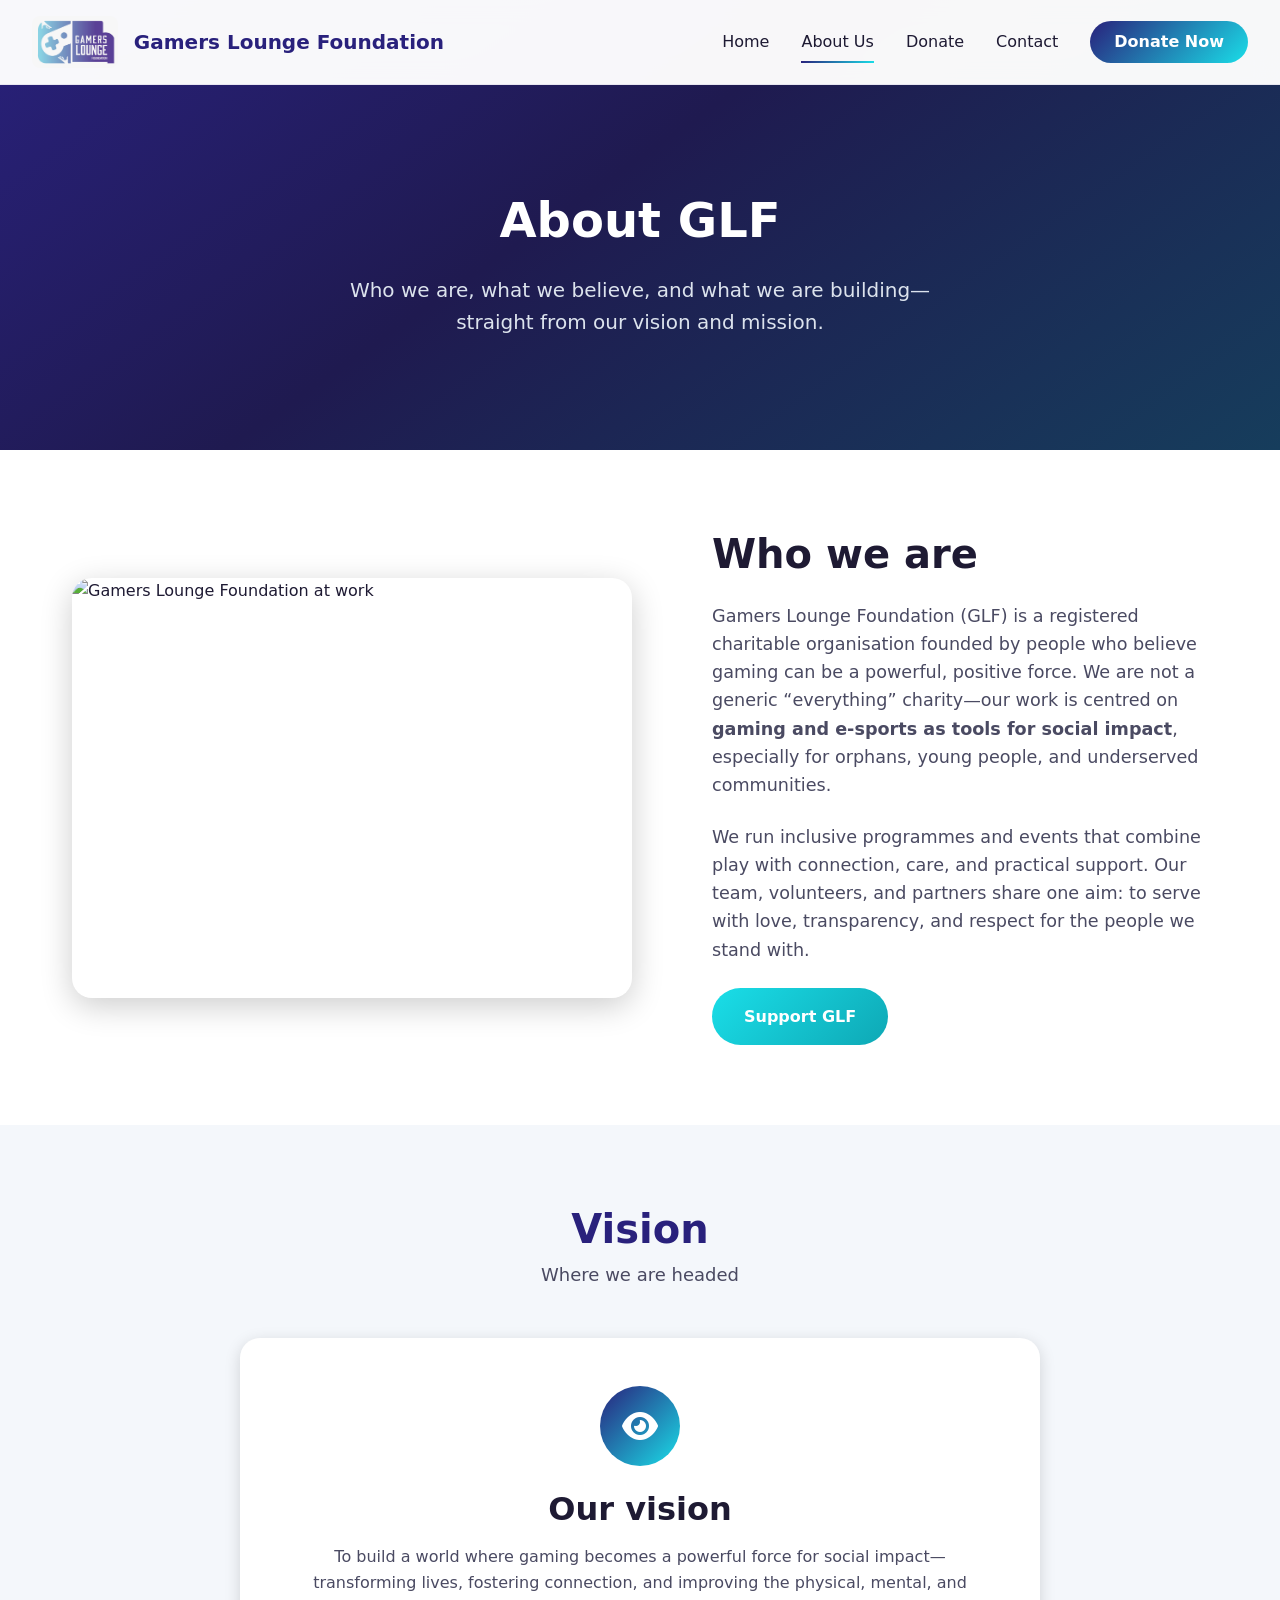
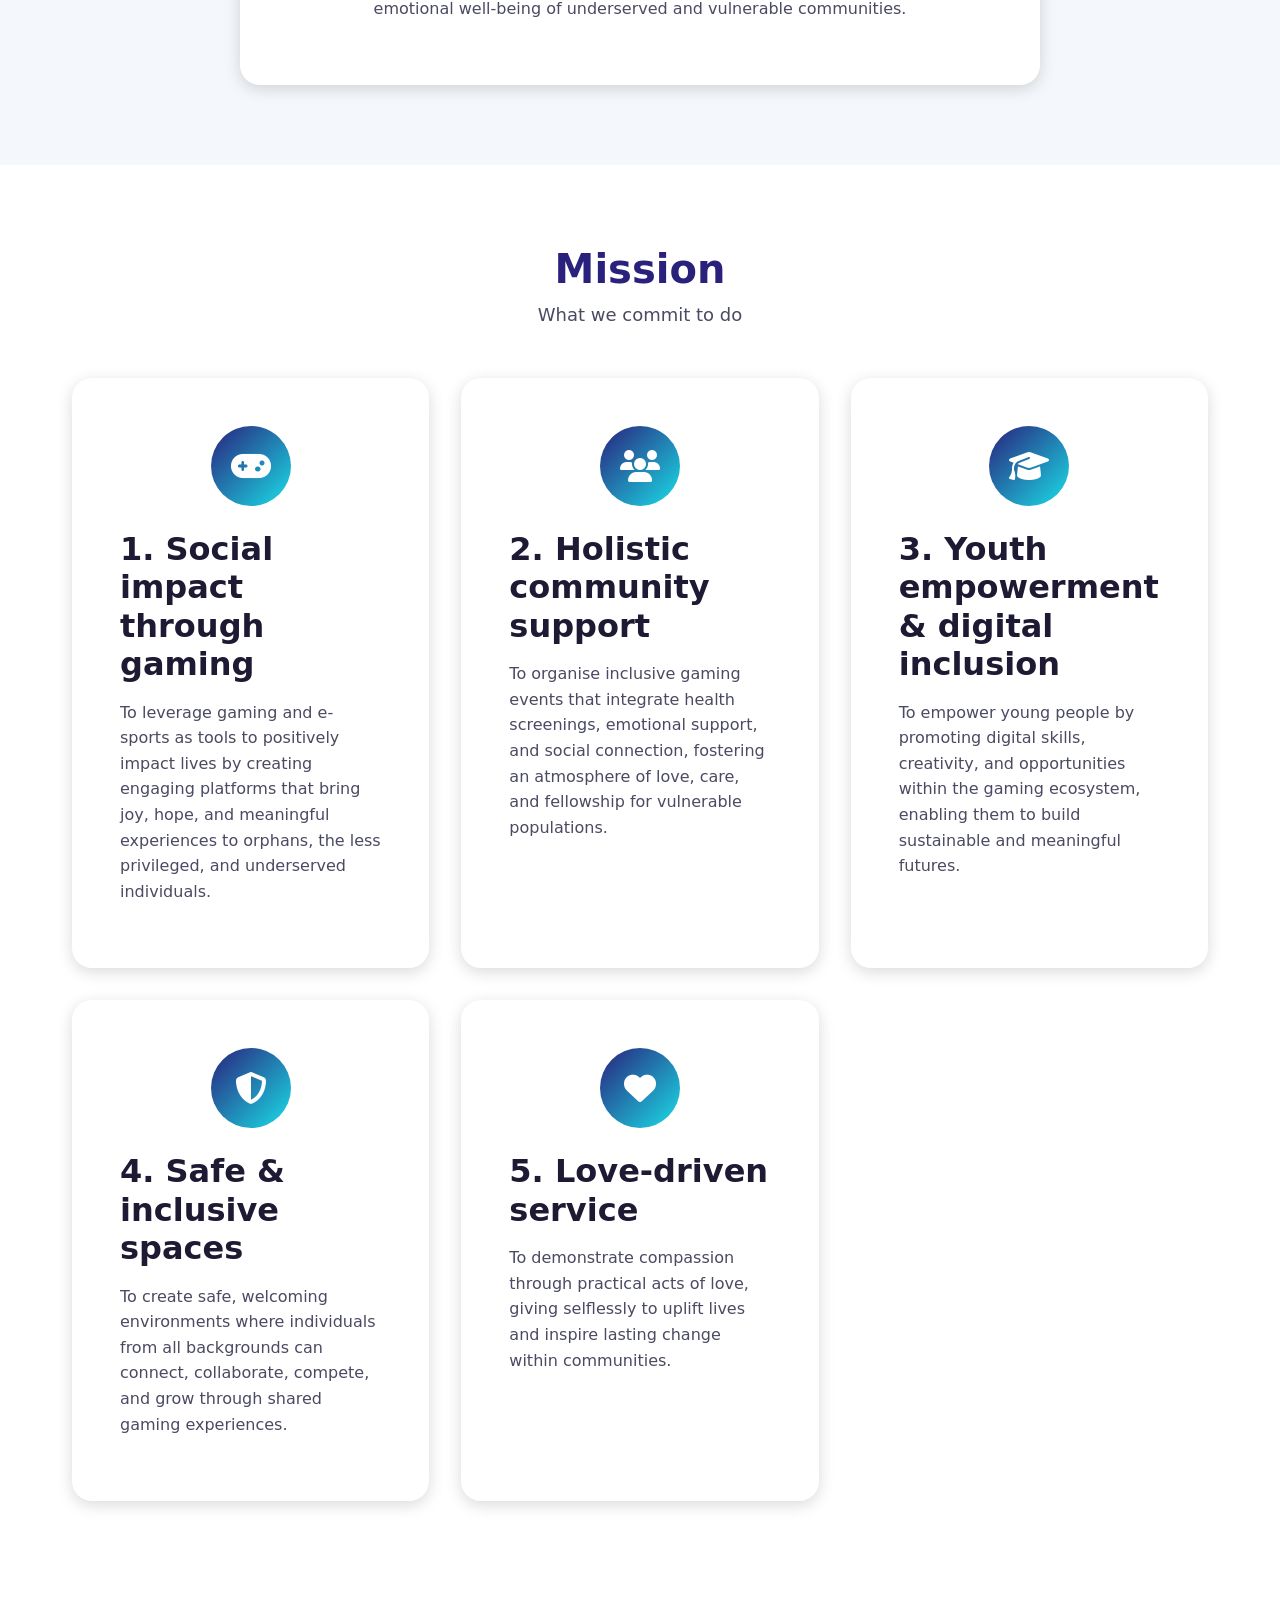
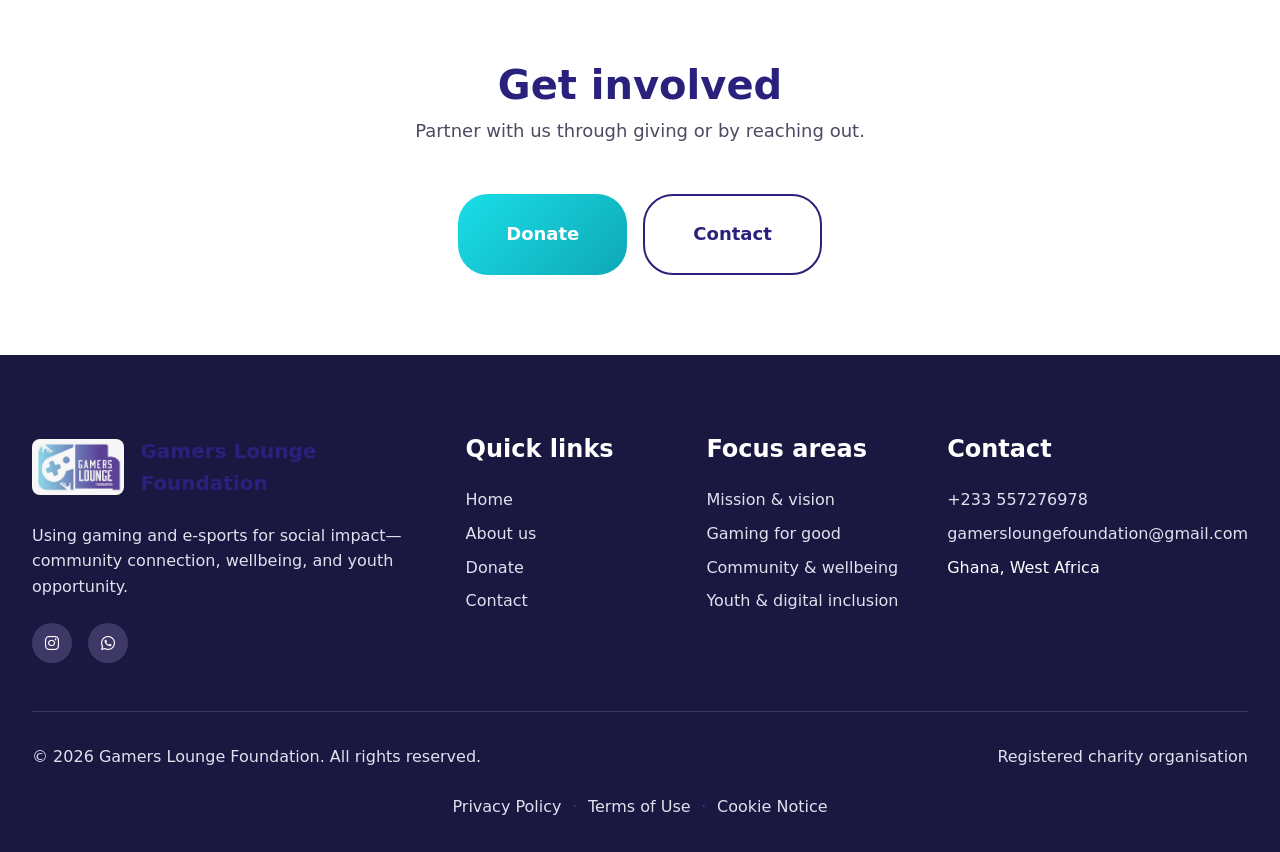
==== commit 8eec9a13: "logo footer" ====
--- a/about.html
+++ b/about.html
@@ -141,7 +141,7 @@
             <div class="footer-grid">
                 <div class="footer-about">
                     <div class="navbar-logo">
-                        <img src="logo/mainlogo_trans.jpeg" alt="Gamers Lounge Foundation logo" width="200" height="56">
+                        <img src="logo/main_logo.jpeg" alt="Gamers Lounge Foundation logo" width="200" height="56">
                         <span>Gamers Lounge Foundation</span>
                     </div>
                     <p>Using gaming and e-sports for social impact—community connection, wellbeing, and youth opportunity.</p>
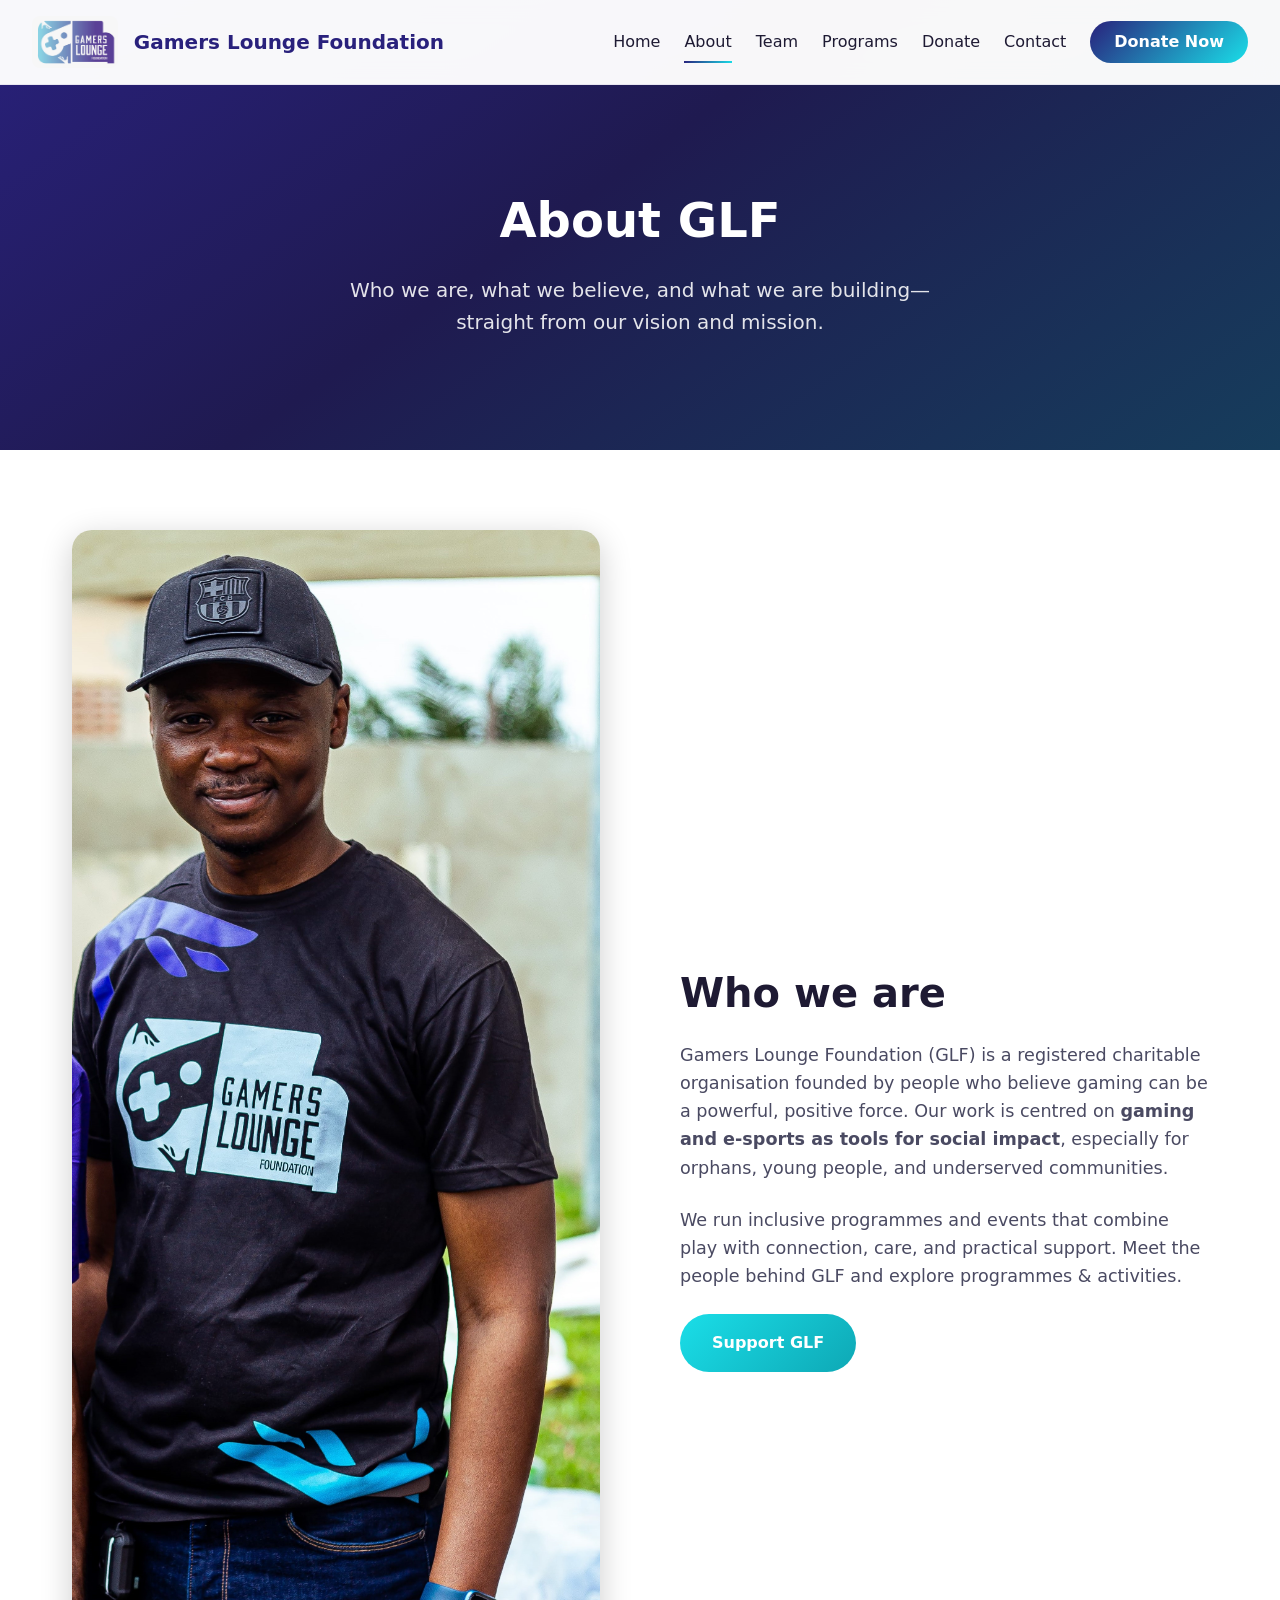
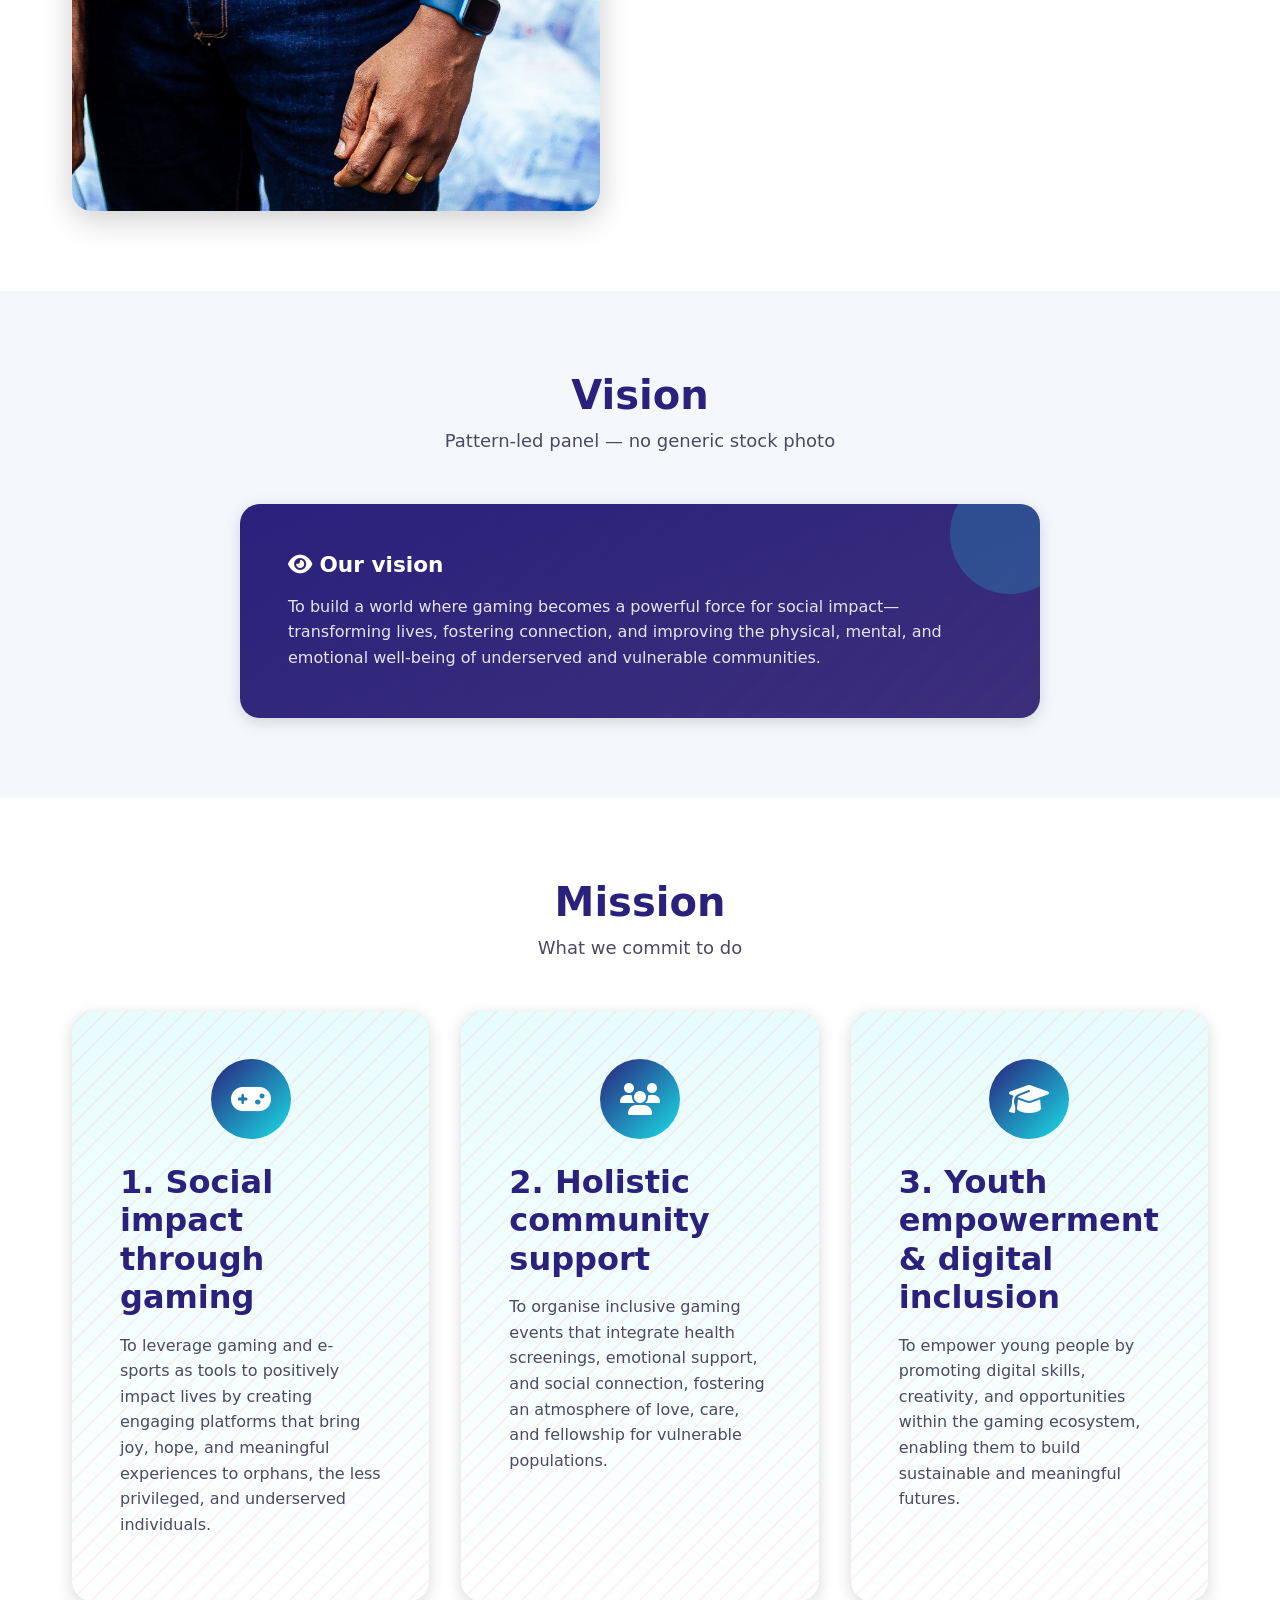
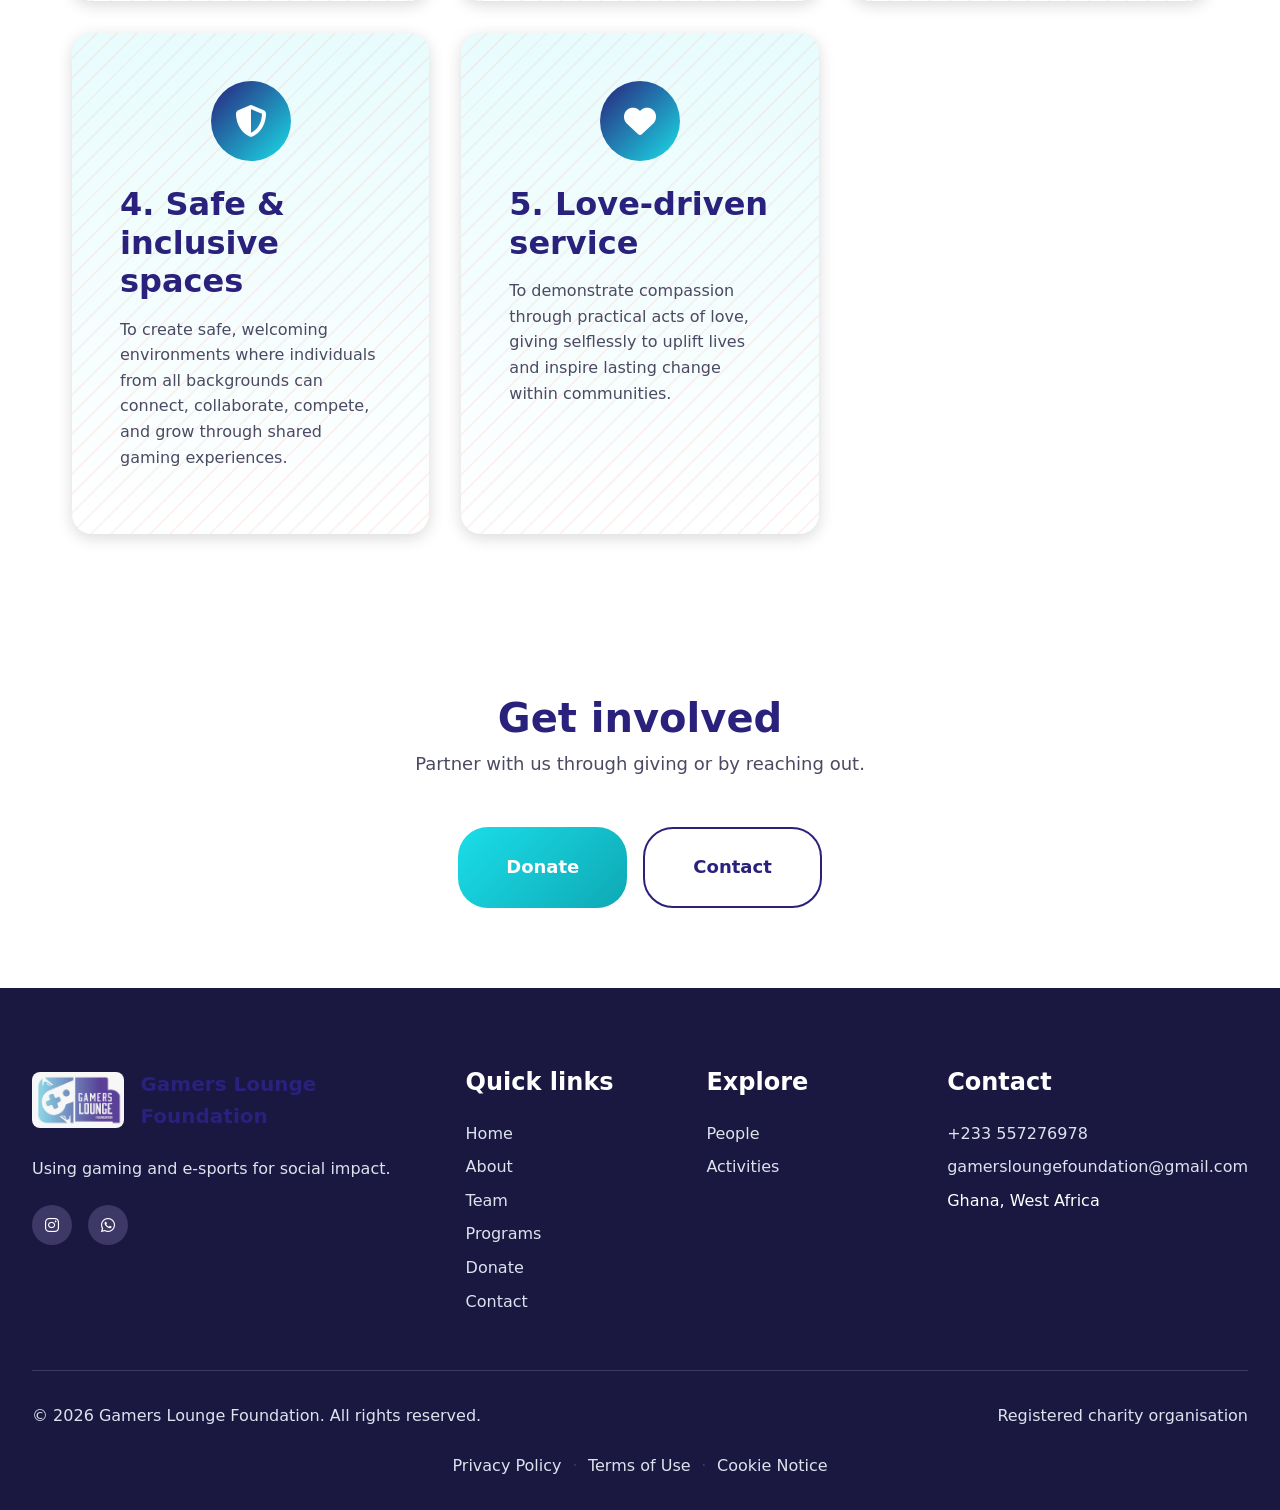
==== commit b03b99b9: "remake 1" ====
--- a/about.html
+++ b/about.html
@@ -3,18 +3,14 @@
 <head>
     <meta charset="UTF-8">
     <meta name="viewport" content="width=device-width, initial-scale=1.0">
-    <meta name="description" content="Who we are: Gamers Lounge Foundation uses gaming and e-sports for social impact. Read our vision, mission, and how we work in Ghana and beyond.">
-    <meta name="keywords" content="about GLF, Gamers Lounge Foundation mission, gaming charity Ghana, vision">
+    <meta name="description" content="Who we are: Gamers Lounge Foundation uses gaming and e-sports for social impact. Mission, vision, and founder-led story.">
+    <meta name="keywords" content="about GLF, mission, vision, gaming charity Ghana">
     <meta name="robots" content="index, follow">
-
     <meta property="og:title" content="About Us | Gamers Lounge Foundation">
     <meta property="og:description" content="We are a charity built around gaming for good—inclusive events, wellbeing, and youth opportunity.">
     <meta property="og:type" content="website">
-
     <title>About Us | Gamers Lounge Foundation</title>
-
     <link rel="icon" type="image/jpeg" href="logo/main_logo.jpeg">
-
     <link rel="stylesheet" href="https://cdnjs.cloudflare.com/ajax/libs/font-awesome/6.4.0/css/all.min.css">
     <link rel="stylesheet" href="css/styles.css">
 </head>
@@ -25,24 +21,20 @@
                 <img src="logo/main_logo.jpeg" alt="Gamers Lounge Foundation logo" width="160" height="52">
                 <span>Gamers Lounge Foundation</span>
             </a>
-
             <div class="navbar-menu" id="navbarMenu">
                 <a href="index.html">Home</a>
-                <a href="about.html" class="active">About Us</a>
+                <a href="about.html" class="active">About</a>
+                <a href="team.html">Team</a>
+                <a href="programs.html">Programs</a>
                 <a href="donate.html">Donate</a>
                 <a href="contact.html">Contact</a>
                 <a href="donate.html" class="navbar-cta">Donate Now</a>
             </div>
-
-            <div class="navbar-toggle" id="navbarToggle" aria-label="Open menu">
-                <span></span>
-                <span></span>
-                <span></span>
-            </div>
+            <div class="navbar-toggle" id="navbarToggle" aria-label="Open menu"><span></span><span></span><span></span></div>
         </div>
     </nav>
 
-    <section class="page-hero">
+    <section class="page-hero page-hero--pattern">
         <div class="page-hero-content">
             <h1>About GLF</h1>
             <p>Who we are, what we believe, and what we are building—straight from our vision and mission.</p>
@@ -53,12 +45,12 @@
         <div class="about-container">
             <div class="about-grid">
                 <div class="about-image">
-                    <img src="Asset/IMG_7150.jpg" alt="Gamers Lounge Foundation at work" loading="lazy" width="560" height="420">
+                    <img src="Asset/The GLF Team/glffounder.jpg" alt="GLF founder" loading="lazy" width="560" height="420">
                 </div>
                 <div class="about-content">
                     <h2>Who we are</h2>
-                    <p>Gamers Lounge Foundation (GLF) is a registered charitable organisation founded by people who believe gaming can be a powerful, positive force. We are not a generic “everything” charity—our work is centred on <strong>gaming and e-sports as tools for social impact</strong>, especially for orphans, young people, and underserved communities.</p>
-                    <p>We run inclusive programmes and events that combine play with connection, care, and practical support. Our team, volunteers, and partners share one aim: to serve with love, transparency, and respect for the people we stand with.</p>
+                    <p>Gamers Lounge Foundation (GLF) is a registered charitable organisation founded by people who believe gaming can be a powerful, positive force. Our work is centred on <strong>gaming and e-sports as tools for social impact</strong>, especially for orphans, young people, and underserved communities.</p>
+                    <p>We run inclusive programmes and events that combine play with connection, care, and practical support. Meet the <a href="team.html">people behind GLF</a> and explore <a href="programs.html">programmes &amp; activities</a>.</p>
                     <a href="donate.html" class="btn btn-primary">Support GLF</a>
                 </div>
             </div>
@@ -68,14 +60,12 @@
     <section class="mvv-section">
         <div class="section-header">
             <h2>Vision</h2>
-            <p>Where we are headed</p>
+            <p>Pattern-led panel — no generic stock photo</p>
         </div>
         <div class="about-container">
-            <div class="mvv-card" style="max-width: 800px; margin: 0 auto;">
-                <div class="mvv-icon">
-                    <i class="fas fa-eye" aria-hidden="true"></i>
-                </div>
-                <h3>Our vision</h3>
+            <div class="pattern-panel pattern-panel--vision" style="max-width: 800px; margin: 0 auto;">
+                <span class="pattern-deco" aria-hidden="true"></span>
+                <h3 style="color: var(--white);"><i class="fas fa-eye" aria-hidden="true"></i> Our vision</h3>
                 <p>To build a world where gaming becomes a powerful force for social impact—transforming lives, fostering connection, and improving the physical, mental, and emotional well-being of underserved and vulnerable communities.</p>
             </div>
         </div>
@@ -87,38 +77,28 @@
             <p>What we commit to do</p>
         </div>
         <div class="initiatives-grid">
-            <div class="mvv-card" style="text-align: left;">
-                <div class="mvv-icon">
-                    <i class="fas fa-gamepad" aria-hidden="true"></i>
-                </div>
+            <div class="mvv-card pattern-panel--mission" style="text-align: left; border: none;">
+                <div class="mvv-icon"><i class="fas fa-gamepad" aria-hidden="true"></i></div>
                 <h3>1. Social impact through gaming</h3>
                 <p>To leverage gaming and e-sports as tools to positively impact lives by creating engaging platforms that bring joy, hope, and meaningful experiences to orphans, the less privileged, and underserved individuals.</p>
             </div>
-            <div class="mvv-card" style="text-align: left;">
-                <div class="mvv-icon">
-                    <i class="fas fa-users" aria-hidden="true"></i>
-                </div>
+            <div class="mvv-card pattern-panel--mission" style="text-align: left; border: none;">
+                <div class="mvv-icon"><i class="fas fa-users" aria-hidden="true"></i></div>
                 <h3>2. Holistic community support</h3>
                 <p>To organise inclusive gaming events that integrate health screenings, emotional support, and social connection, fostering an atmosphere of love, care, and fellowship for vulnerable populations.</p>
             </div>
-            <div class="mvv-card" style="text-align: left;">
-                <div class="mvv-icon">
-                    <i class="fas fa-graduation-cap" aria-hidden="true"></i>
-                </div>
+            <div class="mvv-card pattern-panel--mission" style="text-align: left; border: none;">
+                <div class="mvv-icon"><i class="fas fa-graduation-cap" aria-hidden="true"></i></div>
                 <h3>3. Youth empowerment &amp; digital inclusion</h3>
                 <p>To empower young people by promoting digital skills, creativity, and opportunities within the gaming ecosystem, enabling them to build sustainable and meaningful futures.</p>
             </div>
-            <div class="mvv-card" style="text-align: left;">
-                <div class="mvv-icon">
-                    <i class="fas fa-shield-halved" aria-hidden="true"></i>
-                </div>
+            <div class="mvv-card pattern-panel--mission" style="text-align: left; border: none;">
+                <div class="mvv-icon"><i class="fas fa-shield-halved" aria-hidden="true"></i></div>
                 <h3>4. Safe &amp; inclusive spaces</h3>
                 <p>To create safe, welcoming environments where individuals from all backgrounds can connect, collaborate, compete, and grow through shared gaming experiences.</p>
             </div>
-            <div class="mvv-card" style="text-align: left;">
-                <div class="mvv-icon">
-                    <i class="fas fa-heart" aria-hidden="true"></i>
-                </div>
+            <div class="mvv-card pattern-panel--mission" style="text-align: left; border: none;">
+                <div class="mvv-icon"><i class="fas fa-heart" aria-hidden="true"></i></div>
                 <h3>5. Love-driven service</h3>
                 <p>To demonstrate compassion through practical acts of love, giving selflessly to uplift lives and inspire lasting change within communities.</p>
             </div>
@@ -144,33 +124,30 @@
                         <img src="logo/main_logo.jpeg" alt="Gamers Lounge Foundation logo" width="200" height="56">
                         <span>Gamers Lounge Foundation</span>
                     </div>
-                    <p>Using gaming and e-sports for social impact—community connection, wellbeing, and youth opportunity.</p>
+                    <p>Using gaming and e-sports for social impact.</p>
                     <div class="footer-social">
                         <a href="https://www.instagram.com/gamersloungefoundation/" target="_blank" rel="noopener noreferrer" aria-label="Instagram"><i class="fab fa-instagram"></i></a>
                         <a href="https://wa.me/447868157126" target="_blank" rel="noopener noreferrer" aria-label="WhatsApp"><i class="fab fa-whatsapp"></i></a>
                     </div>
                 </div>
-
                 <div class="footer-links">
                     <h4>Quick links</h4>
                     <ul>
                         <li><a href="index.html">Home</a></li>
-                        <li><a href="about.html">About us</a></li>
+                        <li><a href="about.html">About</a></li>
+                        <li><a href="team.html">Team</a></li>
+                        <li><a href="programs.html">Programs</a></li>
                         <li><a href="donate.html">Donate</a></li>
                         <li><a href="contact.html">Contact</a></li>
                     </ul>
                 </div>
-
                 <div class="footer-links">
-                    <h4>Focus areas</h4>
+                    <h4>Explore</h4>
                     <ul>
-                        <li><a href="about.html">Mission &amp; vision</a></li>
-                        <li><a href="about.html">Gaming for good</a></li>
-                        <li><a href="about.html">Community &amp; wellbeing</a></li>
-                        <li><a href="about.html">Youth &amp; digital inclusion</a></li>
+                        <li><a href="team.html">People</a></li>
+                        <li><a href="programs.html">Activities</a></li>
                     </ul>
                 </div>
-
                 <div class="footer-links">
                     <h4>Contact</h4>
                     <ul>
@@ -180,7 +157,6 @@
                     </ul>
                 </div>
             </div>
-
             <div class="footer-bottom">
                 <p>&copy; 2026 Gamers Lounge Foundation. All rights reserved.</p>
                 <p>Registered charity organisation</p>
@@ -194,7 +170,6 @@
             </div>
         </div>
     </footer>
-
     <script src="js/script.js"></script>
 </body>
 </html>
--- a/css/styles.css
+++ b/css/styles.css
@@ -27,6 +27,11 @@
     --accent-yellow: #f0e6a8;
     --accent-red: #e53935;
     --accent-cyan: #1adee8;
+    /* Extended palette — complements indigo + cyan */
+    --brand-coral: #e85d4c;
+    --brand-coral-soft: #fde8e5;
+    --brand-slate: #5c6b8a;
+    --brand-mist: #c5e8ec;
 
     /* Neutral Colors */
     --white: #FFFFFF;
@@ -45,6 +50,8 @@
     --gradient-hero: linear-gradient(145deg, #29217c 0%, #1f1a50 45%, #163d5c 100%);
     --gradient-warm: linear-gradient(135deg, #29217c 0%, #3d348f 50%, #157a8a 100%);
     --gradient-cta: linear-gradient(135deg, #1adee8 0%, #0ea8b5 100%);
+    --gradient-creative: linear-gradient(145deg, #29217c 0%, #1adee8 45%, #e85d4c 100%);
+    --pattern-vision: repeating-linear-gradient(135deg, rgba(41, 33, 124, 0.06) 0, rgba(41, 33, 124, 0.06) 12px, transparent 12px, transparent 24px);
     
     /* Shadows */
     --shadow-sm: 0 2px 8px rgba(0, 0, 0, 0.1);
@@ -94,7 +101,7 @@
 }
 
 body {
-    font-family: 'Segoe UI', system-ui, -apple-system, Tahoma, Geneva, Verdana, sans-serif;
+    font-family: 'Outfit', 'Segoe UI', system-ui, -apple-system, Tahoma, Geneva, Verdana, sans-serif;
     line-height: 1.6;
     color: var(--text-primary);
     background-color: var(--white);
@@ -196,7 +203,8 @@
 .navbar-menu {
     display: flex;
     align-items: center;
-    gap: var(--spacing-lg);
+    flex-wrap: wrap;
+    gap: var(--spacing-sm) var(--spacing-md);
 }
 
 .navbar-menu a {
@@ -2105,6 +2113,15 @@
 @media (max-width: 768px) {
     h1 { font-size: 2.5rem; }
     h2 { font-size: 2rem; }
+
+    .hero-video-cta {
+        padding-top: calc(76px + var(--spacing-lg));
+        min-height: auto;
+    }
+
+    .hero-video-inner {
+        min-height: 85vh;
+    }
     
     .navbar-menu {
         position: fixed;
@@ -2235,4 +2252,495 @@
         width: 52px;
         height: 52px;
     }
-}
+
+    .hero-video-cta h1 {
+        font-size: 1.85rem;
+    }
+
+    .home-split {
+        grid-template-columns: 1fr;
+    }
+
+    .home-split__media {
+        order: -1;
+        min-height: 220px;
+    }
+
+    .pattern-twin {
+        grid-template-columns: 1fr;
+    }
+
+    .team-grid {
+        grid-template-columns: 1fr;
+    }
+}
+
+/* =============================================
+   VIDEO HERO (home)
+   ============================================= */
+.hero-video-section {
+    position: relative;
+    min-height: 100vh;
+    display: flex;
+    align-items: stretch;
+    margin-top: 0;
+}
+
+.hero-video-inner {
+    position: relative;
+    flex: 1;
+    min-height: min(100vh, 900px);
+    width: 100%;
+    overflow: hidden;
+    background: var(--brand-deep);
+}
+
+.hero-video-el {
+    position: absolute;
+    inset: 0;
+    width: 100%;
+    height: 100%;
+    object-fit: cover;
+    object-position: center;
+}
+
+.hero-video-scrim {
+    position: absolute;
+    inset: 0;
+    background: linear-gradient(
+        to top,
+        rgba(15, 10, 40, 0.92) 0%,
+        rgba(41, 33, 124, 0.45) 45%,
+        rgba(26, 222, 232, 0.15) 100%
+    );
+    pointer-events: none;
+}
+
+.hero-video-cta {
+    position: relative;
+    z-index: 2;
+    max-width: 720px;
+    margin: 0 auto;
+    padding: calc(88px + var(--spacing-xl)) var(--spacing-lg) var(--spacing-xxl);
+    text-align: center;
+    display: flex;
+    flex-direction: column;
+    align-items: center;
+    justify-content: center;
+    min-height: min(100vh, 900px);
+}
+
+.hero-video-cta h1 {
+    color: var(--white);
+    font-size: clamp(2rem, 5vw, 3.5rem);
+    margin-bottom: var(--spacing-md);
+    text-shadow: 0 4px 24px rgba(0, 0, 0, 0.35);
+}
+
+.hero-video-cta h1 span {
+    background: linear-gradient(90deg, #fff 0%, var(--brand-accent) 100%);
+    -webkit-background-clip: text;
+    -webkit-text-fill-color: transparent;
+    background-clip: text;
+}
+
+.hero-video-cta .lead {
+    color: rgba(255, 255, 255, 0.92);
+    font-size: 1.125rem;
+    max-width: 38rem;
+    margin-bottom: var(--spacing-lg);
+    text-shadow: 0 2px 12px rgba(0, 0, 0, 0.25);
+}
+
+.hero-video-cta .hero-buttons {
+    opacity: 1;
+    animation: none;
+}
+
+.hero-video-cta .btn-primary {
+    box-shadow: 0 8px 28px rgba(26, 222, 232, 0.35);
+}
+
+.hero-video-cta .btn-secondary {
+    color: var(--white);
+    border-color: rgba(255, 255, 255, 0.85);
+}
+
+.hero-video-cta .btn-secondary:hover {
+    background: var(--white);
+    color: var(--brand-deep);
+}
+
+/* =============================================
+   SPLIT SECTIONS & PATTERN PANELS (home / shared)
+   ============================================= */
+.home-split {
+    display: grid;
+    grid-template-columns: 1fr 1fr;
+    gap: 0;
+    align-items: stretch;
+    max-width: 1400px;
+    margin: 0 auto;
+    min-height: 380px;
+}
+
+.home-split--reverse .home-split__media {
+    order: 2;
+}
+
+.home-split--reverse .home-split__text {
+    order: 1;
+}
+
+.home-split__media {
+    position: relative;
+    min-height: 320px;
+}
+
+.home-split__media img {
+    width: 100%;
+    height: 100%;
+    object-fit: cover;
+}
+
+.home-split__text {
+    padding: var(--spacing-xxl) var(--spacing-xl);
+    display: flex;
+    flex-direction: column;
+    justify-content: center;
+    background: var(--off-white);
+    border-left: 4px solid var(--brand-accent);
+}
+
+.home-split--reverse .home-split__text {
+    border-left: none;
+    border-right: 4px solid var(--brand-coral);
+}
+
+.pattern-twin {
+    display: grid;
+    grid-template-columns: 1fr 1fr;
+    gap: var(--spacing-lg);
+    max-width: 1100px;
+    margin: 0 auto;
+    padding: 0 var(--spacing-lg);
+}
+
+.pattern-panel {
+    border-radius: var(--radius-lg);
+    padding: var(--spacing-xl);
+    position: relative;
+    overflow: hidden;
+    box-shadow: var(--shadow-md);
+}
+
+.pattern-panel--vision {
+    background: var(--brand-deep);
+    color: var(--white);
+    background-image:
+        var(--pattern-vision),
+        linear-gradient(160deg, #29217c 0%, #3d2f7a 100%);
+}
+
+.pattern-panel--vision p {
+    color: rgba(255, 255, 255, 0.88);
+    margin-bottom: 0;
+}
+
+.pattern-panel--mission {
+    background: var(--brand-accent-soft);
+    border: 1px solid rgba(41, 33, 124, 0.1);
+    background-image:
+        repeating-linear-gradient(-45deg, rgba(232, 93, 76, 0.07) 0, rgba(232, 93, 76, 0.07) 2px, transparent 2px, transparent 14px),
+        linear-gradient(180deg, #e8fcfd 0%, #ffffff 100%);
+}
+
+.pattern-panel--mission h3 {
+    color: var(--brand-deep);
+}
+
+.pattern-panel h3 {
+    margin-bottom: var(--spacing-sm);
+    font-size: 1.35rem;
+}
+
+.pattern-deco {
+    position: absolute;
+    width: 120px;
+    height: 120px;
+    border-radius: var(--radius-full);
+    background: rgba(26, 222, 232, 0.2);
+    top: -30px;
+    right: -30px;
+    pointer-events: none;
+}
+
+.campaign-card--pattern .campaign-image {
+    height: 140px;
+    background: var(--gradient-creative);
+    position: relative;
+    overflow: hidden;
+}
+
+.campaign-card--pattern .campaign-image::before {
+    content: '';
+    position: absolute;
+    inset: 0;
+    background-image:
+        radial-gradient(circle at 20% 30%, rgba(255, 255, 255, 0.2) 0, transparent 45%),
+        repeating-linear-gradient(90deg, rgba(255, 255, 255, 0.06) 0 1px, transparent 1px 28px);
+    opacity: 0.9;
+    z-index: 0;
+}
+
+.campaign-card--pattern .campaign-image::after {
+    content: '';
+    position: absolute;
+    bottom: 0;
+    left: 0;
+    right: 0;
+    height: 40%;
+    background: linear-gradient(to top, rgba(41, 33, 124, 0.35), transparent);
+    pointer-events: none;
+}
+
+/* =============================================
+   PAGE HERO — pattern variant (contact, etc.)
+   ============================================= */
+.page-hero--pattern {
+    background-color: var(--brand-deep);
+    background-image:
+        radial-gradient(ellipse 80% 60% at 20% 40%, rgba(26, 222, 232, 0.25) 0%, transparent 55%),
+        radial-gradient(ellipse 60% 50% at 80% 70%, rgba(232, 93, 76, 0.18) 0%, transparent 50%),
+        repeating-linear-gradient(135deg, rgba(255, 255, 255, 0.04) 0, rgba(255, 255, 255, 0.04) 1px, transparent 1px, 18px);
+}
+
+.page-hero--pattern .page-hero-content h1,
+.page-hero--pattern .page-hero-content p {
+    color: var(--white);
+}
+
+.page-hero--pattern .page-hero-content p {
+    color: rgba(255, 255, 255, 0.88);
+}
+
+/* =============================================
+   TEAM PAGE
+   ============================================= */
+.team-intro {
+    padding: var(--spacing-xl) 0;
+    background: var(--off-white);
+}
+
+.team-intro-inner {
+    max-width: 800px;
+    margin: 0 auto;
+    padding: 0 var(--spacing-lg);
+    text-align: center;
+}
+
+.team-section {
+    padding: var(--spacing-xxl) 0;
+}
+
+.team-section:nth-child(even) {
+    background: var(--white);
+}
+
+.team-section h2 {
+    text-align: center;
+    margin-bottom: var(--spacing-xs);
+    color: var(--brand-deep);
+}
+
+.team-section .section-sub {
+    text-align: center;
+    color: var(--text-secondary);
+    margin-bottom: var(--spacing-xl);
+}
+
+.team-grid {
+    display: grid;
+    grid-template-columns: repeat(auto-fill, minmax(260px, 1fr));
+    gap: var(--spacing-lg);
+    max-width: 1200px;
+    margin: 0 auto;
+    padding: 0 var(--spacing-lg);
+}
+
+.team-card {
+    background: var(--white);
+    border-radius: var(--radius-lg);
+    overflow: hidden;
+    box-shadow: var(--shadow-md);
+    border-top: 4px solid var(--brand-accent);
+    transition: transform var(--transition-normal), box-shadow var(--transition-normal);
+}
+
+.team-card:hover {
+    transform: translateY(-6px);
+    box-shadow: var(--shadow-lg);
+}
+
+.team-card--founder {
+    border-top-color: var(--brand-coral);
+    grid-column: 1 / -1;
+    max-width: 520px;
+    margin: 0 auto;
+}
+
+@media (min-width: 900px) {
+    .team-card--founder {
+        display: grid;
+        grid-template-columns: 280px 1fr;
+        max-width: 900px;
+        align-items: stretch;
+    }
+}
+
+.team-card__photo {
+    aspect-ratio: 1;
+    overflow: hidden;
+    background: linear-gradient(145deg, var(--brand-mist), var(--brand-accent-soft));
+}
+
+.team-card--founder .team-card__photo {
+    aspect-ratio: auto;
+    min-height: 280px;
+}
+
+.team-card__photo img {
+    width: 100%;
+    height: 100%;
+    object-fit: cover;
+}
+
+.team-card__body {
+    padding: var(--spacing-md);
+}
+
+.team-card__role {
+    font-size: 0.8rem;
+    font-weight: 700;
+    text-transform: uppercase;
+    letter-spacing: 0.06em;
+    color: var(--brand-coral);
+    margin-bottom: var(--spacing-xs);
+}
+
+.team-card h3 {
+    font-size: 1.2rem;
+    color: var(--brand-deep);
+    margin-bottom: var(--spacing-xs);
+}
+
+.team-card p {
+    font-size: 0.95rem;
+    margin-bottom: 0;
+}
+
+.team-placeholder-note {
+    text-align: center;
+    font-size: 0.875rem;
+    color: var(--text-secondary);
+    max-width: 640px;
+    margin: var(--spacing-lg) auto 0;
+    padding: 0 var(--spacing-lg);
+}
+
+/* =============================================
+   PROGRAMS PAGE
+   ============================================= */
+.programs-timeline {
+    max-width: 800px;
+    margin: 0 auto;
+    padding: 0 var(--spacing-lg);
+}
+
+.programs-timeline-item {
+    position: relative;
+    padding-left: var(--spacing-xl);
+    padding-bottom: var(--spacing-xl);
+    border-left: 3px solid var(--brand-accent);
+}
+
+.programs-timeline-item:last-child {
+    border-left-color: transparent;
+}
+
+.programs-timeline-item::before {
+    content: '';
+    position: absolute;
+    left: -9px;
+    top: 0;
+    width: 16px;
+    height: 16px;
+    border-radius: var(--radius-full);
+    background: var(--gradient-primary);
+    box-shadow: 0 0 0 4px var(--white);
+}
+
+.programs-timeline-item h3 {
+    font-size: 1.15rem;
+    color: var(--brand-deep);
+}
+
+.programs-upcoming {
+    display: grid;
+    grid-template-columns: repeat(auto-fit, minmax(280px, 1fr));
+    gap: var(--spacing-lg);
+    max-width: 1100px;
+    margin: 0 auto;
+    padding: 0 var(--spacing-lg);
+}
+
+.programs-card {
+    background: var(--white);
+    border-radius: var(--radius-lg);
+    padding: var(--spacing-lg);
+    box-shadow: var(--shadow-md);
+    border-left: 4px solid var(--brand-coral);
+}
+
+.programs-achievements {
+    display: grid;
+    grid-template-columns: repeat(auto-fit, minmax(200px, 1fr));
+    gap: var(--spacing-md);
+    max-width: 1000px;
+    margin: 0 auto;
+    padding: 0 var(--spacing-lg);
+}
+
+.programs-achievement {
+    text-align: center;
+    padding: var(--spacing-lg);
+    background: linear-gradient(180deg, var(--brand-accent-soft) 0%, var(--white) 100%);
+    border-radius: var(--radius-md);
+    border: 1px solid rgba(41, 33, 124, 0.08);
+}
+
+.programs-achievement .num {
+    font-size: 2rem;
+    font-weight: 800;
+    background: var(--gradient-primary);
+    -webkit-background-clip: text;
+    -webkit-text-fill-color: transparent;
+    background-clip: text;
+}
+
+.programs-gallery {
+    display: grid;
+    grid-template-columns: repeat(auto-fill, minmax(200px, 1fr));
+    gap: var(--spacing-sm);
+    max-width: 1200px;
+    margin: 0 auto;
+    padding: 0 var(--spacing-lg);
+}
+
+.programs-gallery img {
+    width: 100%;
+    aspect-ratio: 4/3;
+    object-fit: cover;
+    border-radius: var(--radius-md);
+}
+
